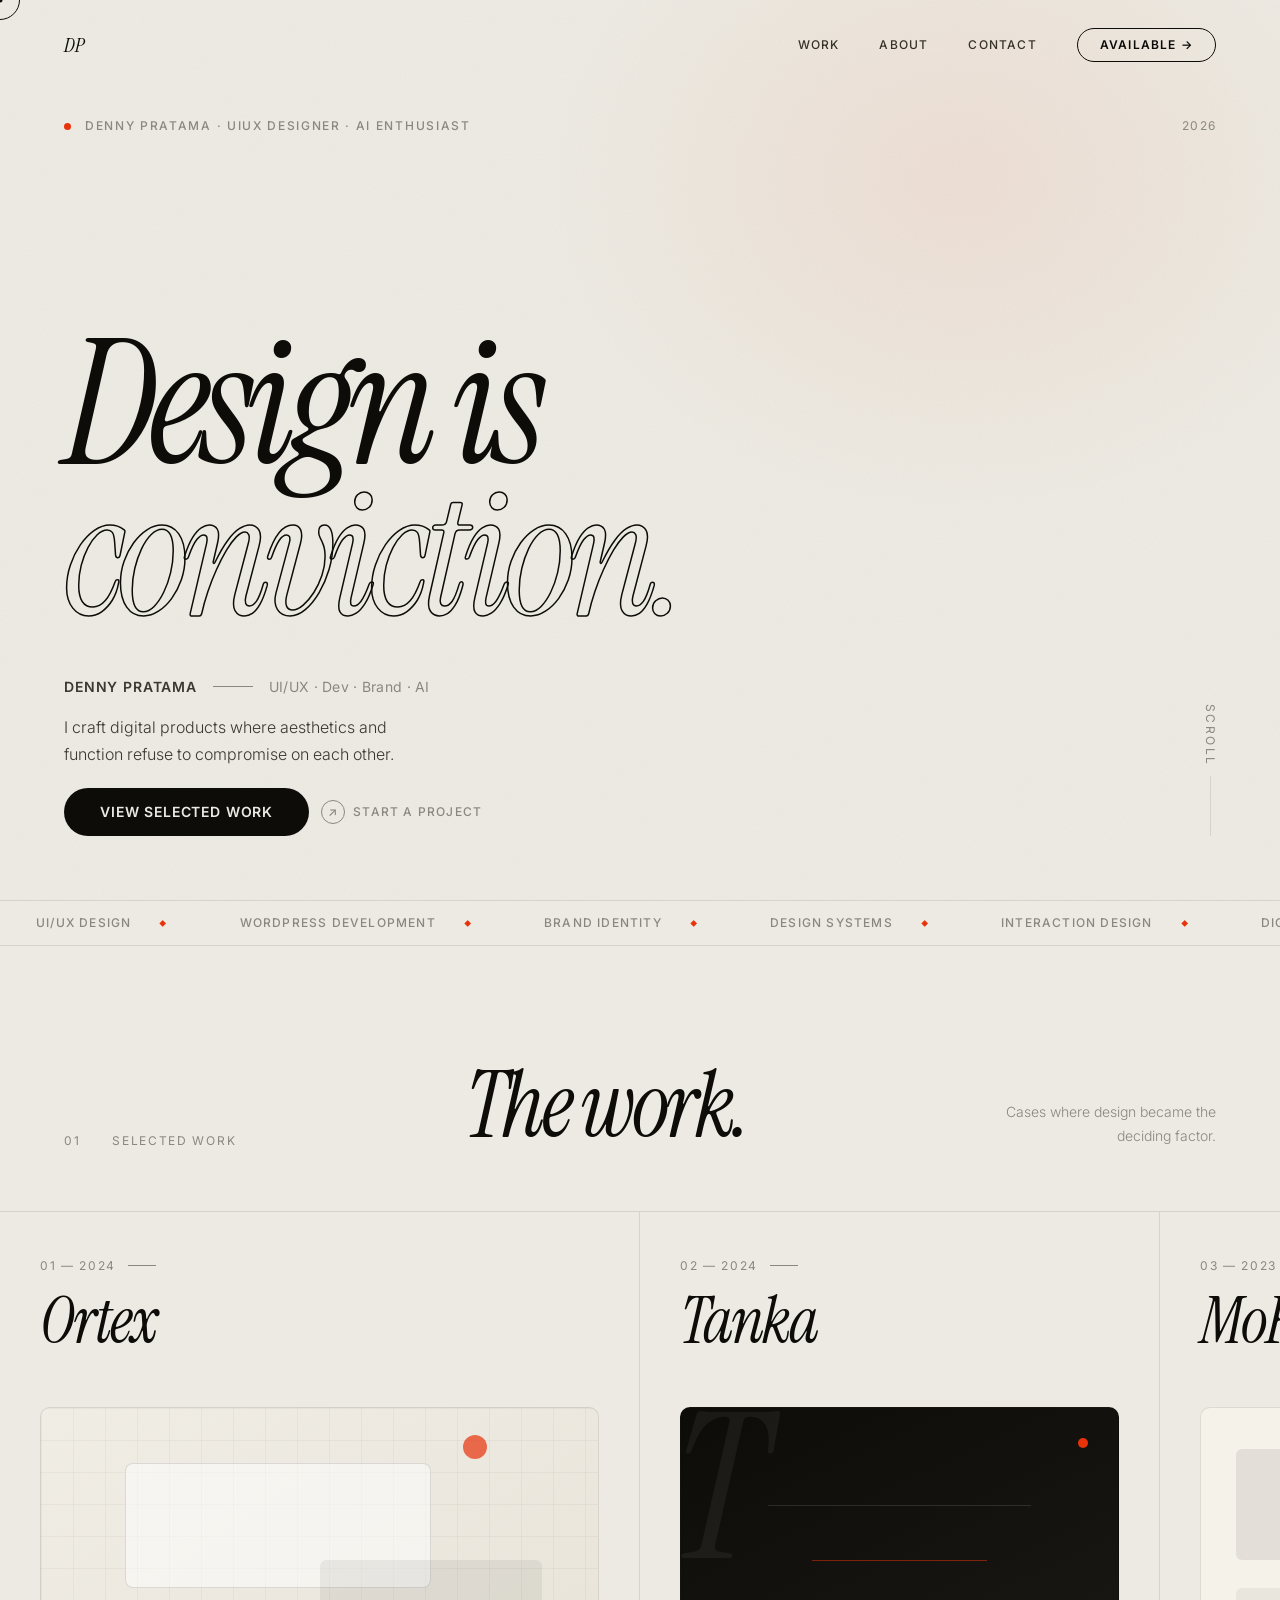
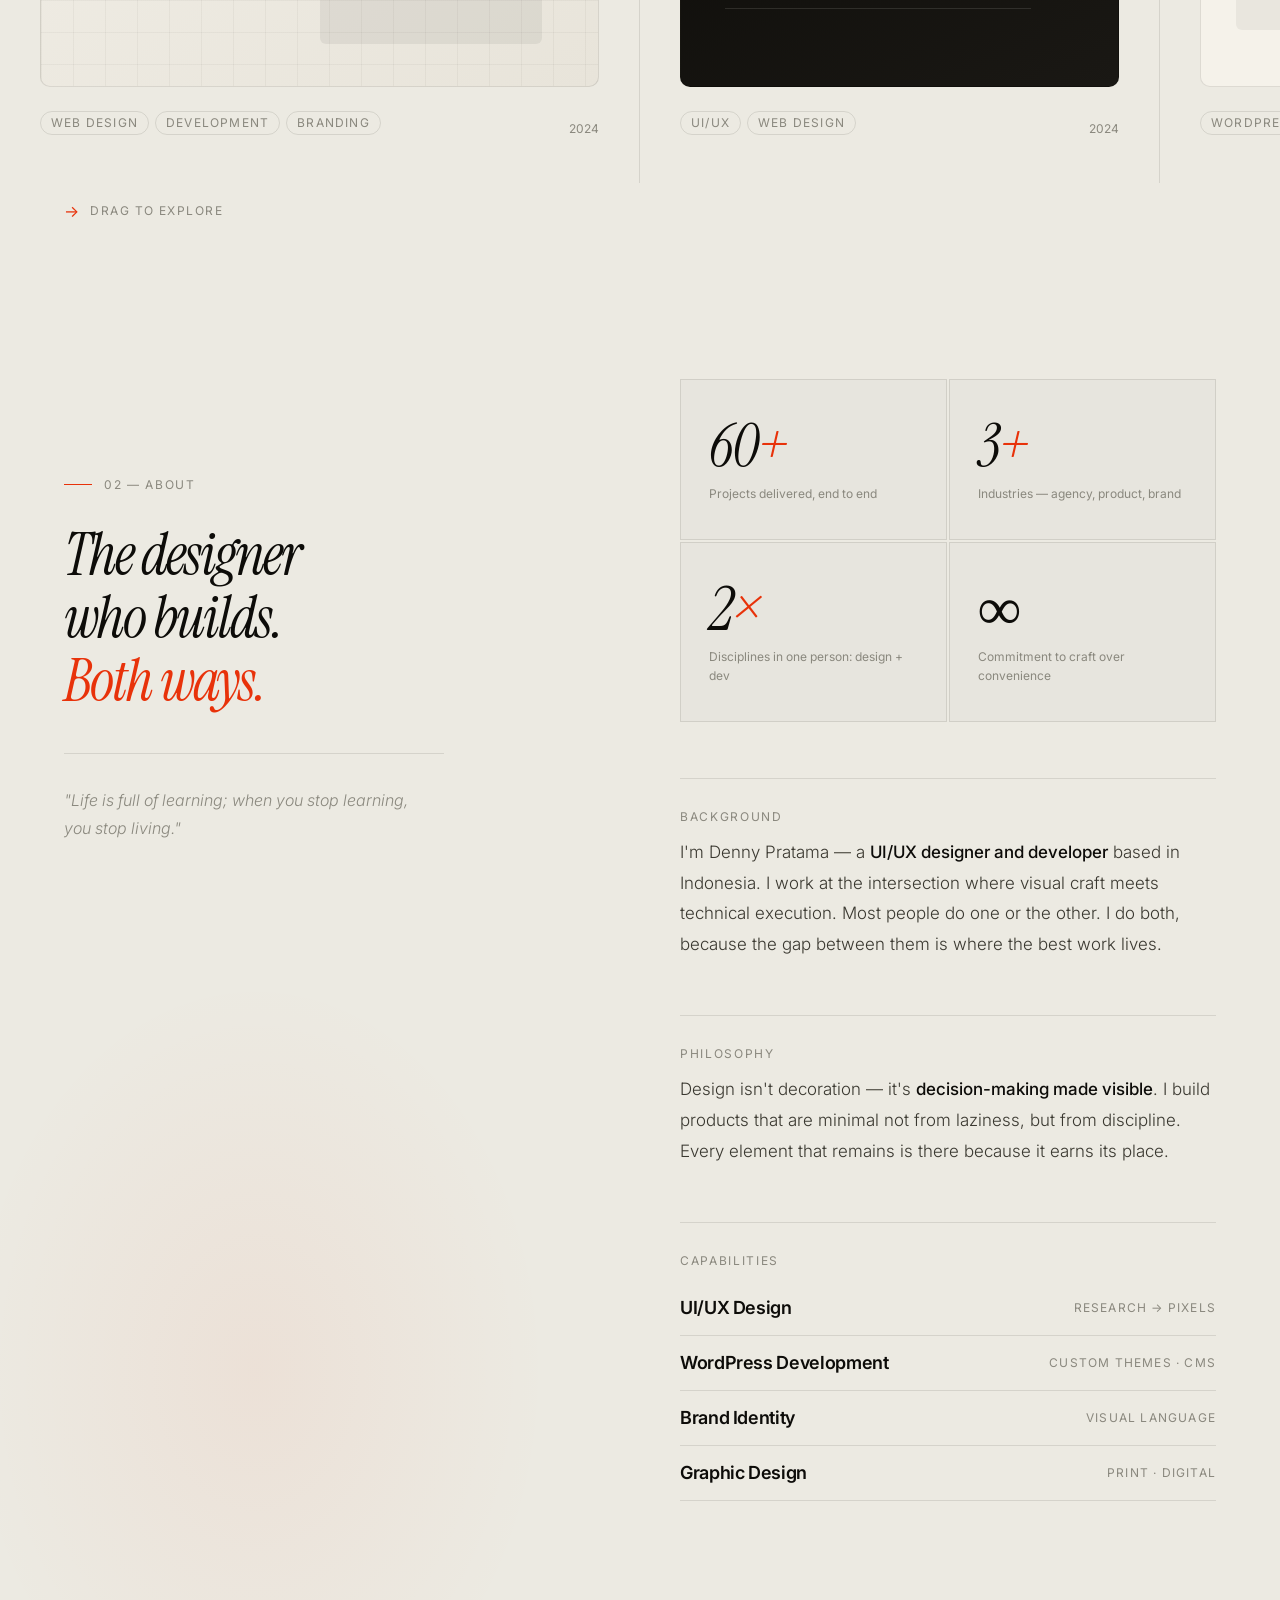
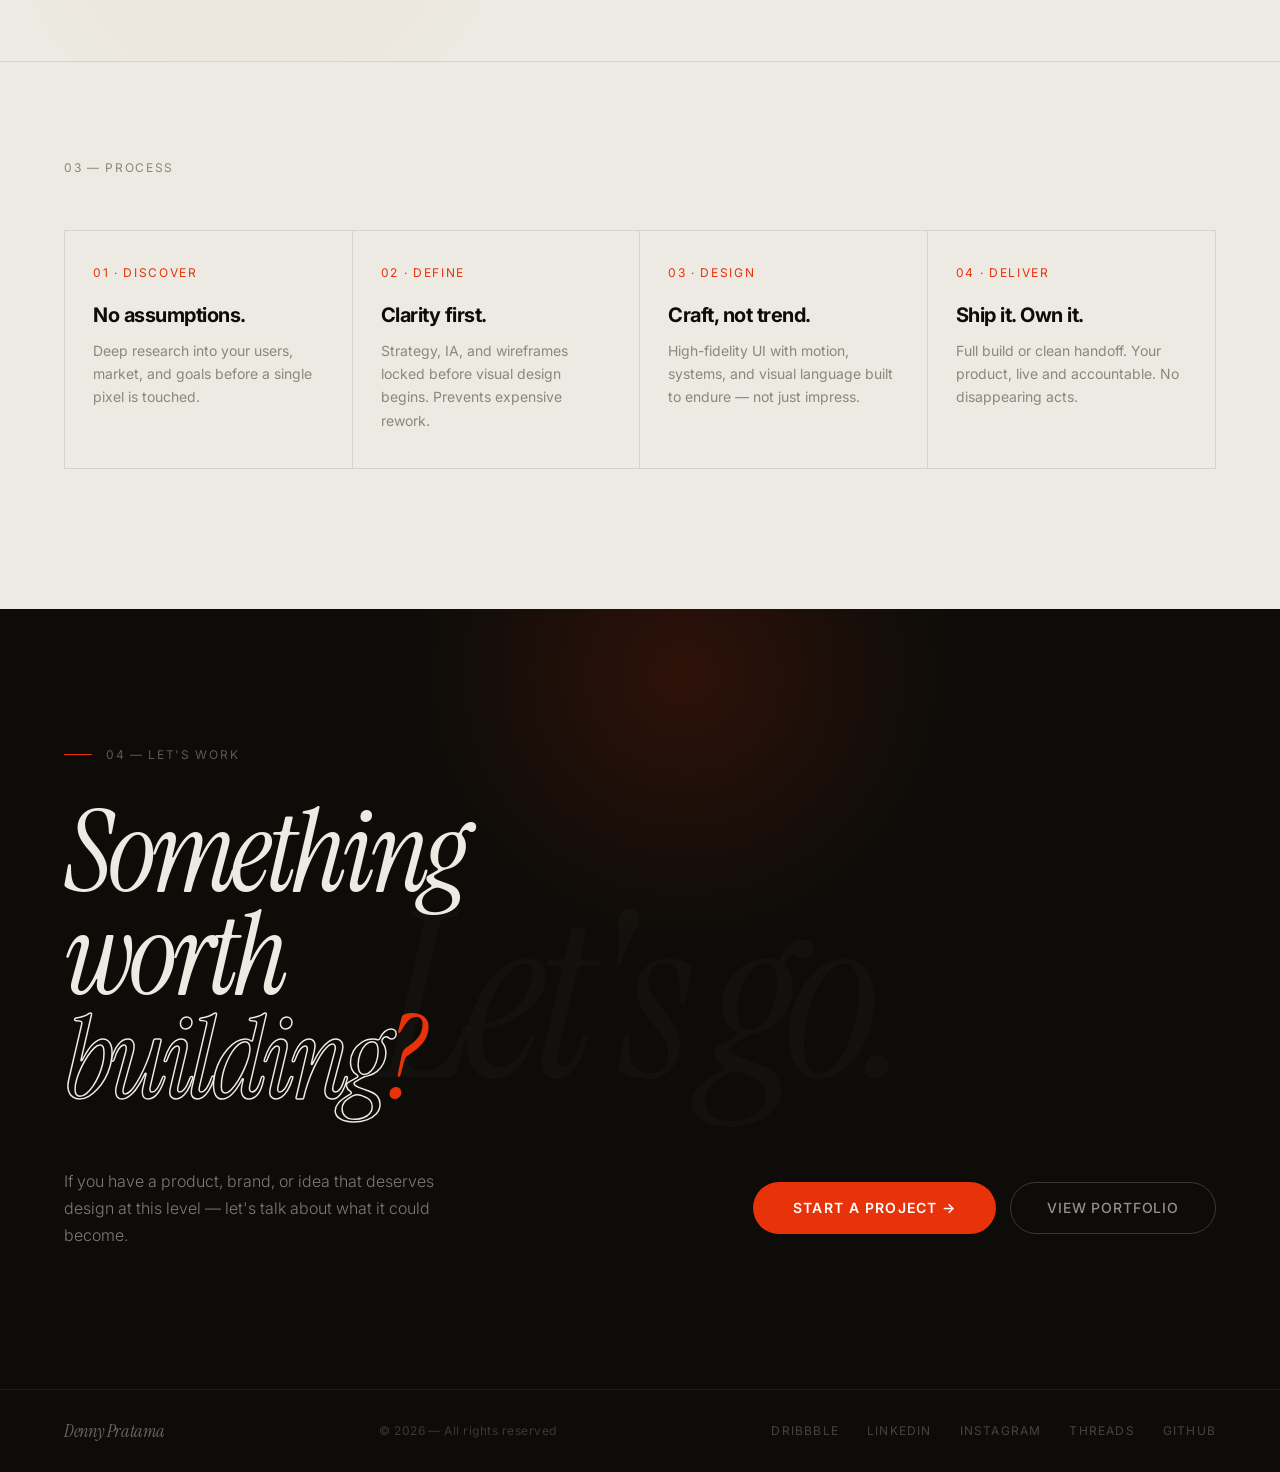
==== index.html @ 70a8bc40 "adding form function" ====
<!DOCTYPE html>
<html lang="en">
<head>
  <meta charset="UTF-8"/>
  <meta name="viewport" content="width=device-width, initial-scale=1.0"/>
  <title>Denny Pratama — Design is Conviction</title>
  <script src="https://mcp.figma.com/mcp/html-to-design/capture.js" async></script>
  <link rel="preconnect" href="https://fonts.googleapis.com"/>
  <link rel="preconnect" href="https://fonts.gstatic.com" crossorigin/>
  <link href="https://fonts.googleapis.com/css2?family=Instrument+Serif:ital@0;1&family=Inter:wght@300;400;500;600;700;800;900&display=swap" rel="stylesheet"/>

  <link rel="stylesheet" href="style.css"/>
</head>
<body>

  <!-- ── CUSTOM CURSOR ── -->
  <div id="cursor-ring"></div>
  <div id="cursor-dot"></div>

  <!-- ── NAV ── -->
  <nav>
    <a class="nav-logo" href="#">DP</a>
    <div class="nav-right">
      <a class="nav-link" href="#work">Work</a>
      <a class="nav-link" href="#about">About</a>
      <a class="nav-link" href="#cta">Contact</a>
      <a class="nav-cta js-open-modal" href="#">Available →</a>
    </div>
  </nav>

  <!-- ══════════════════════════════════════
       HERO
  ══════════════════════════════════════ -->
  <section id="hero">
    <div class="hero-overline">
      <div class="hero-overline-dot"></div>
      <span class="hero-overline-text">Denny Pratama · UIUX Designer · AI Enthusiast</span>
    </div>
    <div class="hero-year">2026</div>

    <div class="hero-type">
      <span class="hero-line-1">Design is</span>
      <div class="hero-line-2">
        <span class="outline-word">conviction.</span>
      </div>
    </div>

    <div class="hero-bottom">
      <div class="hero-bottom-left">
        <div class="hero-name-plate">
          <span class="hero-name">Denny Pratama</span>
          <div class="hero-name-line"></div>
          <span class="hero-role">UI/UX · Dev · Brand · AI</span>
        </div>
        <p class="hero-desc">
          I craft digital products where aesthetics and
          function refuse to compromise on each other.
        </p>
        <div class="hero-ctas">
          <a class="btn-hero-primary" href="#work">View Selected Work</a>
          <a class="btn-hero-ghost js-open-modal" href="#">
            <span class="arrow">↗</span>
            Start a project
          </a>
        </div>
      </div>
      <div class="scroll-cue">
        <span class="scroll-cue-label">Scroll</span>
        <div class="scroll-cue-track"></div>
      </div>
    </div>
  </section>

  <!-- ── TICKER ── -->
  <div class="ticker-wrap">
    <div class="ticker-track">
      <span class="ticker-item">UI/UX Design<span class="ticker-sep">◆</span></span>
      <span class="ticker-item">WordPress Development<span class="ticker-sep">◆</span></span>
      <span class="ticker-item">Brand Identity<span class="ticker-sep">◆</span></span>
      <span class="ticker-item">Design Systems<span class="ticker-sep">◆</span></span>
      <span class="ticker-item">Interaction Design<span class="ticker-sep">◆</span></span>
      <span class="ticker-item">Digital Products<span class="ticker-sep">◆</span></span>
      <span class="ticker-item">Visual Strategy<span class="ticker-sep">◆</span></span>
      <span class="ticker-item">Web Design<span class="ticker-sep">◆</span></span>
      <!-- duplicate -->
      <span class="ticker-item">UI/UX Design<span class="ticker-sep">◆</span></span>
      <span class="ticker-item">WordPress Development<span class="ticker-sep">◆</span></span>
      <span class="ticker-item">Brand Identity<span class="ticker-sep">◆</span></span>
      <span class="ticker-item">Design Systems<span class="ticker-sep">◆</span></span>
      <span class="ticker-item">Interaction Design<span class="ticker-sep">◆</span></span>
      <span class="ticker-item">Digital Products<span class="ticker-sep">◆</span></span>
      <span class="ticker-item">Visual Strategy<span class="ticker-sep">◆</span></span>
      <span class="ticker-item">Web Design<span class="ticker-sep">◆</span></span>
    </div>
  </div>

  <!-- ══════════════════════════════════════
       WORK — HORIZONTAL SCROLL
  ══════════════════════════════════════ -->
  <section id="work">
    <div class="work-header">
      <div class="section-meta" style="margin-bottom:0;">
        <span class="section-num">01</span>
        <div class="section-line" style="max-width:40px;"></div>
        <span class="section-title-sm">Selected Work</span>
      </div>
      <h2 class="work-title">The work.</h2>
      <p class="work-subtitle">Cases where design became the deciding factor.</p>
    </div>

    <div class="hscroll-outer" id="hscroll">
      <div class="hscroll-track">

        <!-- Project 1 — Ortex -->
        <div class="project-panel">
          <div class="proj-head">
            <div class="proj-idx">01 — 2024</div>
            <div class="proj-name">Ortex</div>
          </div>
          <div class="proj-visual vis-ortex">
            <div class="vgrid"></div>
            <div class="vfloat-3"></div>
            <div class="vfloat-1"></div>
            <div class="vfloat-2"></div>
          </div>
          <div class="proj-foot">
            <div class="proj-tags">
              <span class="ptag">Web Design</span>
              <span class="ptag">Development</span>
              <span class="ptag">Branding</span>
            </div>
            <span class="proj-year">2024</span>
          </div>
        </div>

        <!-- Project 2 — Tanka -->
        <div class="project-panel">
          <div class="proj-head">
            <div class="proj-idx">02 — 2024</div>
            <div class="proj-name">Tanka</div>
          </div>
          <div class="proj-visual vis-tanka">
            <div class="big-t">T</div>
            <div class="hor-bar hor-bar-1"></div>
            <div class="hor-bar hor-bar-2"></div>
            <div class="hor-bar hor-bar-3"></div>
            <div class="dot-accent"></div>
          </div>
          <div class="proj-foot">
            <div class="proj-tags">
              <span class="ptag">UI/UX</span>
              <span class="ptag">Web Design</span>
            </div>
            <span class="proj-year">2024</span>
          </div>
        </div>

        <!-- Project 3 — MoRe Agency -->
        <div class="project-panel">
          <div class="proj-head">
            <div class="proj-idx">03 — 2023</div>
            <div class="proj-name">MoReAgency</div>
          </div>
          <div class="proj-visual vis-more">
            <div class="blk blk-1"></div>
            <div class="blk blk-2"></div>
            <div class="blk blk-3"></div>
            <div class="m-word">Mo.</div>
          </div>
          <div class="proj-foot">
            <div class="proj-tags">
              <span class="ptag">WordPress</span>
              <span class="ptag">Development</span>
            </div>
            <span class="proj-year">2023</span>
          </div>
        </div>

        <!-- Project 4 — Personal Brand -->
        <div class="project-panel">
          <div class="proj-head">
            <div class="proj-idx">04 — ongoing</div>
            <div class="proj-name">This Portfolio</div>
          </div>
          <div class="proj-visual vis-dp">
            <div class="dp-lines"></div>
            <div class="dp-large">DP</div>
            <div class="dp-accent"></div>
          </div>
          <div class="proj-foot">
            <div class="proj-tags">
              <span class="ptag">Identity</span>
              <span class="ptag">Web Design</span>
            </div>
            <span class="proj-year">2026</span>
          </div>
        </div>

      </div><!-- /hscroll-track -->
    </div><!-- /hscroll-outer -->

    <div class="drag-hint">
      <span class="drag-hint-arrow">→</span>
      Drag to explore
    </div>
  </section>

  <!-- ══════════════════════════════════════
       ABOUT / MANIFESTO
  ══════════════════════════════════════ -->
  <section id="about">
    <div class="about-grid">

      <!-- Left: manifesto -->
      <div class="about-left-sticky">
        <div class="manifesto-label">02 — About</div>
        <div class="manifesto-text">
          The designer<br>
          who builds.<br/>
          <span class="accent">Both ways.</span>
        </div>
        <blockquote class="about-quote">
          "Life is full of learning; when you stop learning,<br/>you stop living."
        </blockquote>
      </div>

      <!-- Right: content -->
      <div class="about-right">
        <div class="stats-block">
          <div class="stat-cell">
            <div class="stat-num">60<span class="red">+</span></div>
            <div class="stat-desc">Projects delivered, end to end</div>
          </div>
          <div class="stat-cell">
            <div class="stat-num">3<span class="red">+</span></div>
            <div class="stat-desc">Industries — agency, product, brand</div>
          </div>
          <div class="stat-cell">
            <div class="stat-num">2<span class="red">×</span></div>
            <div class="stat-desc">Disciplines in one person: design + dev</div>
          </div>
          <div class="stat-cell">
            <div class="stat-num">∞</div>
            <div class="stat-desc">Commitment to craft over convenience</div>
          </div>
        </div>

        <div class="bio-block">
          <div class="bio-label">Background</div>
          <p class="bio-text">
            I'm Denny Pratama — a <strong>UI/UX designer and developer</strong> based in Indonesia.
            I work at the intersection where visual craft meets technical execution.
            Most people do one or the other. I do both, because the gap between them is where the best work lives.
          </p>
        </div>

        <div class="bio-block">
          <div class="bio-label">Philosophy</div>
          <p class="bio-text">
            Design isn't decoration — it's <strong>decision-making made visible</strong>.
            I build products that are minimal not from laziness, but from discipline.
            Every element that remains is there because it earns its place.
          </p>
        </div>

        <div class="bio-block">
          <div class="bio-label">Capabilities</div>
          <div class="caps-list">
            <div class="cap-item">
              <span class="cap-name">UI/UX Design</span>
              <span class="cap-tag">Research → Pixels</span>
            </div>
            <div class="cap-item">
              <span class="cap-name">WordPress Development</span>
              <span class="cap-tag">Custom Themes · CMS</span>
            </div>
            <div class="cap-item">
              <span class="cap-name">Brand Identity</span>
              <span class="cap-tag">Visual Language</span>
            </div>
            <div class="cap-item">
              <span class="cap-name">Graphic Design</span>
              <span class="cap-tag">Print · Digital</span>
            </div>
          </div>
        </div>
      </div>
    </div>
  </section>

  <!-- ══════════════════════════════════════
       APPROACH
  ══════════════════════════════════════ -->
  <section id="approach">
    <div class="approach-eyebrow">03 — Process</div>
    <div class="approach-steps">
      <div class="approach-step">
        <div class="as-num">01 · Discover</div>
        <div class="as-title">No assumptions.</div>
        <div class="as-desc">Deep research into your users, market, and goals before a single pixel is touched.</div>
      </div>
      <div class="approach-step">
        <div class="as-num">02 · Define</div>
        <div class="as-title">Clarity first.</div>
        <div class="as-desc">Strategy, IA, and wireframes locked before visual design begins. Prevents expensive rework.</div>
      </div>
      <div class="approach-step">
        <div class="as-num">03 · Design</div>
        <div class="as-title">Craft, not trend.</div>
        <div class="as-desc">High-fidelity UI with motion, systems, and visual language built to endure — not just impress.</div>
      </div>
      <div class="approach-step">
        <div class="as-num">04 · Deliver</div>
        <div class="as-title">Ship it. Own it.</div>
        <div class="as-desc">Full build or clean handoff. Your product, live and accountable. No disappearing acts.</div>
      </div>
    </div>
  </section>

  <!-- ══════════════════════════════════════
       CTA
  ══════════════════════════════════════ -->
  <section id="cta">
    <div class="cta-bg-type">Let's go.</div>
    <div class="cta-inner">
      <div class="cta-label">04 — Let's Work</div>
      <div class="cta-title">
        Something<br/>
        worth<br/>
        <span class="cta-outline">building</span><span class="cta-accent">?</span>
      </div>

      <div class="cta-row">
        <p class="cta-desc">
          If you have a product, brand, or idea that deserves design at this level —
          let's talk about what it could become.
        </p>
        <div class="cta-btns">
          <a class="btn-cta-main js-open-modal" href="#">Start a project →</a>
          <a class="btn-cta-outline" href="https://dribbble.com/dennypratama">View portfolio</a>
        </div>
      </div>
    </div>
  </section>


  <!-- ═══════════════════════════════════════
       START A PROJECT — MODAL
  ═══════════════════════════════════════ -->
  <div id="project-modal" class="pmodal" aria-hidden="true" role="dialog" aria-modal="true">
    <div class="pmodal-inner">
      <div class="pmodal-header">
        <span class="pmodal-logo">DP</span>
        <button class="pmodal-close" id="pm-close" aria-label="Close">✕</button>
      </div>
      <div class="pmodal-body">

        <div class="pm-form" id="pm-form">
          <div class="pm-eyebrow">Let’s work together</div>
          <h2 class="pm-title">Start a project.</h2>
          <div class="pm-fields">
            <div class="pm-field">
              <label class="pm-label" for="pm-name">Name</label>
              <input class="pm-input" type="text" id="pm-name" placeholder="Your name" autocomplete="name"/>
            </div>
            <div class="pm-field">
              <label class="pm-label" for="pm-email">Email</label>
              <input class="pm-input" type="email" id="pm-email" placeholder="hello@company.com" autocomplete="email"/>
            </div>
            <div class="pm-field">
              <label class="pm-label" for="pm-enquiry">Enquiry</label>
              <textarea class="pm-input pm-textarea" id="pm-enquiry" placeholder="Tell me about your project…"></textarea>
            </div>
          </div>
          <button class="pm-btn-send" id="pm-send">Send it →</button>
        </div>

        <div class="pm-success" id="pm-success">
          <div class="pm-success-check">✓</div>
          <h2 class="pm-title">Message sent.</h2>
          <p class="pm-success-sub">Thanks for your submission. I’ll get back to you within 24 hours. Talk soon.</p>
          <button class="pm-success-back" id="pm-success-back">Back to portfolio →</button>
        </div>

      </div>
    </div>
  </div>

  <!-- ── FOOTER ── -->
  <footer>
    <span class="footer-logo">Denny Pratama</span>
    <span class="footer-copy">© 2026 — All rights reserved</span>
    <div class="footer-socials">
      <a href="https://dribbble.com/dennypratama">Dribbble</a>
      <a href="https://www.linkedin.com/in/denny-pratama-740a14151/">LinkedIn</a>
      <a href="https://instagram.com/dennypratama">Instagram</a>
      <a href="https://threads.com/dennypratama">Threads</a>
      <a href="https://github.com/dennypratama194">Github</a>
    </div>
  </footer>

  <script src="script.js" defer></script>
</body>
</html>
---- style.css ----
/* ═══════════════════════════════════════
       TOKENS
    ═══════════════════════════════════════ */
    :root {
      --paper:   #ECEAE2;
      --ink:     #0D0C09;
      --ink-2:   #3A3830;
      --ink-3:   #8A887E;
      --red:     #E8320A;
      --border:  rgba(13,12,9,0.1);
      --pad-x:   clamp(24px, 5vw, 88px);
      --pad-x-sm: clamp(16px, 3vw, 48px);
    }

    /* ═══════════════════════════════════════
       RESET
    ═══════════════════════════════════════ */
    *, *::before, *::after { box-sizing: border-box; margin: 0; padding: 0; }
    html { scroll-behavior: auto; }
    body {
      background: var(--paper);
      color: var(--ink);
      font-family: 'Inter', system-ui, sans-serif;
      font-size: 16px;
      line-height: 1;
      overflow-x: hidden;
      cursor: none;
      -webkit-font-smoothing: antialiased;
    }

    /* ═══════════════════════════════════════
       CUSTOM CURSOR
    ═══════════════════════════════════════ */
    #cursor-ring {
      position: fixed;
      width: 40px; height: 40px;
      border: 1.5px solid var(--ink);
      border-radius: 50%;
      pointer-events: none;
      z-index: 9999;
      transform: translate(-50%, -50%);
      transition: width 0.35s cubic-bezier(0.23,1,0.32,1),
                  height 0.35s cubic-bezier(0.23,1,0.32,1),
                  background 0.35s,
                  border-color 0.35s;
      mix-blend-mode: multiply;
    }
    #cursor-dot {
      position: fixed;
      width: 5px; height: 5px;
      background: var(--ink);
      border-radius: 50%;
      pointer-events: none;
      z-index: 9999;
      transform: translate(-50%, -50%);
      transition: width 0.1s, height 0.1s, background 0.2s;
    }
    body.cursor-hover #cursor-ring {
      width: 64px; height: 64px;
      background: var(--red);
      border-color: var(--red);
    }
    body.cursor-hover #cursor-dot {
      background: #fff;
    }

    /* ═══════════════════════════════════════
       NAV
    ═══════════════════════════════════════ */
    nav {
      position: fixed; top: 0; left: 0; right: 0; z-index: 100;
      padding: 28px var(--pad-x);
      display: flex; align-items: center; justify-content: space-between;
      mix-blend-mode: multiply;
      transition: padding 0.4s cubic-bezier(0.23,1,0.32,1),
                  background 0.4s, backdrop-filter 0.4s, box-shadow 0.4s;
    }
    nav.scrolled {
      mix-blend-mode: normal;
      padding: 16px var(--pad-x);
      background: rgba(236,234,226,0.75);
      backdrop-filter: blur(16px);
      -webkit-backdrop-filter: blur(16px);
      box-shadow: 0 1px 0 var(--border);
    }
    .nav-logo {
      font-family: 'Instrument Serif', serif;
      font-style: italic;
      font-size: 20px;
      letter-spacing: -0.02em;
      color: var(--ink);
      text-decoration: none;
    }
    .nav-right { display: flex; align-items: center; gap: 40px; }
    .nav-link {
      font-size: 12px; font-weight: 500; letter-spacing: 0.1em;
      text-transform: uppercase; color: var(--ink-2);
      text-decoration: none;
      transition: color 0.2s;
      position: relative;
    }
    .nav-link::after {
      content: '';
      position: absolute; bottom: -2px; left: 0;
      width: 0; height: 1px;
      background: var(--red);
      transition: width 0.3s cubic-bezier(0.23,1,0.32,1);
    }
    .nav-link:hover { color: var(--ink); }
    .nav-link:hover::after { width: 100%; }
    .nav-cta {
      font-size: 12px; font-weight: 600; letter-spacing: 0.1em; text-transform: uppercase;
      padding: 10px 22px;
      border: 1.5px solid var(--ink);
      border-radius: 100px;
      text-decoration: none;
      color: var(--ink);
      transition: background 0.25s, color 0.25s;
    }
    .nav-cta:hover { background: var(--ink); color: var(--paper); }

    /* ═══════════════════════════════════════
       HERO
    ═══════════════════════════════════════ */
    #hero {
      min-height: 100vh;
      display: flex; flex-direction: column; justify-content: flex-end;
      padding: 0 var(--pad-x) 64px;
      position: relative;
      overflow: hidden;
    }

    /* grain texture */
    #hero::before {
      content: '';
      position: absolute; inset: 0;
      background-image: url("data:image/svg+xml,%3Csvg viewBox='0 0 512 512' xmlns='http://www.w3.org/2000/svg'%3E%3Cfilter id='n'%3E%3CfeTurbulence type='fractalNoise' baseFrequency='0.75' numOctaves='4' stitchTiles='stitch'/%3E%3C/filter%3E%3Crect width='100%25' height='100%25' filter='url(%23n)' opacity='1'/%3E%3C/svg%3E");
      opacity: 0.04;
      pointer-events: none;
      z-index: 0;
    }

    /* big ambient gradient */
    #hero::after {
      content: '';
      position: absolute;
      top: -20%; right: -10%;
      width: 70%; height: 80%;
      background: radial-gradient(ellipse, rgba(232,50,10,0.07) 0%, transparent 65%);
      pointer-events: none;
      z-index: 0;
    }

    .hero-overline {
      position: absolute; top: 120px; left: var(--pad-x);
      display: flex; align-items: center; gap: 14px;
      z-index: 1;
    }
    .hero-overline-dot {
      width: 7px; height: 7px; border-radius: 50%;
      background: var(--red);
      animation: breathe 2.5s infinite;
    }
    @keyframes breathe {
      0%,100% { transform: scale(1); opacity: 1; }
      50% { transform: scale(1.4); opacity: 0.7; }
    }
    .hero-overline-text {
      font-size: 12px; font-weight: 500; letter-spacing: 0.14em;
      text-transform: uppercase; color: var(--ink-3);
    }

    .hero-year {
      position: absolute; top: 120px; right: var(--pad-x);
      font-size: 12px; letter-spacing: 0.1em; color: var(--ink-3);
      text-transform: uppercase;
      z-index: 1;
    }

    /* THE main type block */
    .hero-type { position: relative; z-index: 1; }
    .hero-line-1 {
      display: block;
      font-family: 'Instrument Serif', serif;
      font-style: italic;
      font-size: clamp(80px, 13.5vw, 200px);
      font-weight: 400;
      letter-spacing: -0.045em;
      line-height: 0.88;
      color: var(--ink);
      transform: translateY(0);
    }
    .hero-line-2 {
      display: flex; align-items: flex-end; gap: 0.18em;
      font-family: 'Instrument Serif', serif;
      font-size: clamp(80px, 13.5vw, 200px);
      font-weight: 400;
      letter-spacing: -0.045em;
      line-height: 0.88;
      color: var(--ink);
    }
    .hero-line-2 .outline-word {
      font-style: italic;
      -webkit-text-stroke: 1.5px var(--ink);
      color: transparent;
    }
    .hero-line-2 .solid-word { font-style: normal; }

    /* period decoration */
    .hero-period {
      color: var(--red);
      font-style: normal;
    }

    .hero-bottom {
      margin-top: 48px;
      display: flex; align-items: flex-end; justify-content: space-between;
      gap: 24px;
      position: relative; z-index: 1;
    }
    .hero-bottom-left { display: flex; flex-direction: column; gap: 20px; }
    .hero-name-plate {
      display: flex; align-items: center; gap: 16px;
    }
    .hero-name {
      font-size: 14px; font-weight: 600; letter-spacing: 0.06em; text-transform: uppercase;
      color: var(--ink-2);
    }
    .hero-name-line { width: 40px; height: 1px; background: var(--ink-3); }
    .hero-role { font-size: 14px; color: var(--ink-3); letter-spacing: 0.02em; }

    .hero-desc {
      font-size: 16px; font-weight: 300; line-height: 1.7;
      color: var(--ink-2); max-width: 360px;
    }
    .hero-ctas { display: flex; gap: 12px; align-items: center; }
    .btn-hero-primary {
      display: inline-flex; align-items: center; gap: 12px;
      padding: 17px 36px;
      background: var(--ink);
      color: var(--paper);
      font-size: 14px; font-weight: 600; letter-spacing: 0.06em;
      text-transform: uppercase;
      border-radius: 100px;
      text-decoration: none;
      transition: all 0.3s cubic-bezier(0.23,1,0.32,1);
    }
    .btn-hero-primary:hover {
      background: var(--red);
      transform: translateY(-3px);
      box-shadow: 0 20px 50px rgba(232,50,10,0.25);
    }
    .btn-hero-ghost {
      display: inline-flex; align-items: center; gap: 8px;
      font-size: 12px; font-weight: 500; letter-spacing: 0.1em;
      text-transform: uppercase;
      color: var(--ink-3);
      text-decoration: none;
      transition: color 0.2s;
    }
    .btn-hero-ghost:hover { color: var(--ink); }
    .btn-hero-ghost .arrow {
      width: 24px; height: 24px;
      border: 1px solid currentColor;
      border-radius: 50%;
      display: flex; align-items: center; justify-content: center;
      font-size: 12px;
      transition: transform 0.3s cubic-bezier(0.23,1,0.32,1);
    }
    .btn-hero-ghost:hover .arrow { transform: rotate(45deg); }

    /* scroll line */
    .scroll-cue {
      display: flex; flex-direction: column; align-items: center; gap: 10px;
      flex-shrink: 0;
    }
    .scroll-cue-label {
      font-size: 12px; letter-spacing: 0.2em; text-transform: uppercase;
      color: var(--ink-3);
      writing-mode: vertical-rl;
    }
    .scroll-cue-track {
      width: 1px; height: 60px;
      background: var(--border);
      position: relative; overflow: hidden;
    }
    .scroll-cue-track::after {
      content: '';
      position: absolute;
      top: -100%; left: 0;
      width: 100%; height: 100%;
      background: var(--red);
      animation: scrollTrack 2s cubic-bezier(0.76,0,0.24,1) infinite;
    }
    @keyframes scrollTrack {
      0% { top: -100%; }
      100% { top: 100%; }
    }

    /* ═══════════════════════════════════════
       TICKER
    ═══════════════════════════════════════ */
    .ticker-wrap {
      overflow: hidden;
      border-top: 1px solid var(--border);
      border-bottom: 1px solid var(--border);
      padding: 16px 0;
      background: var(--paper);
      position: relative; z-index: 1;
    }
    .ticker-track {
      display: flex; width: max-content;
      animation: tickerMove 28s linear infinite;
    }
    .ticker-item {
      display: inline-flex; align-items: center; gap: 28px;
      padding: 0 36px;
      font-size: 12px; font-weight: 500; letter-spacing: 0.1em;
      text-transform: uppercase; color: var(--ink-3);
      white-space: nowrap; flex-shrink: 0;
    }
    .ticker-sep { color: var(--red); font-size: 7px; }
    @keyframes tickerMove {
      0% { transform: translateX(0); }
      100% { transform: translateX(-50%); }
    }

    /* ═══════════════════════════════════════
       SECTION SHARED
    ═══════════════════════════════════════ */
    .section-meta {
      display: flex; align-items: center; gap: 16px;
      margin-bottom: 80px;
    }
    .section-num {
      font-size: 12px; letter-spacing: 0.14em; text-transform: uppercase; color: var(--ink-3);
    }
    .section-line { flex: 1; height: 1px; background: var(--border); }
    .section-title-sm {
      font-size: 12px; letter-spacing: 0.14em; text-transform: uppercase; color: var(--ink-3);
    }

    /* Text reveal */
    .reveal-word {
      display: inline-block;
      transform: translateY(120%);
      transition: transform 0.9s cubic-bezier(0.16,1,0.3,1);
    }
    .reveal-word.visible { transform: translateY(0); }
    .reveal-line { overflow: hidden; display: inline-block; }

    /* ═══════════════════════════════════════
       WORK SECTION — HORIZONTAL SCROLL
    ═══════════════════════════════════════ */
    #work {
      padding: 120px 0 0;
      position: relative;
    }
    .work-header {
      padding: 0 var(--pad-x);
      margin-bottom: 64px;
      display: flex; align-items: flex-end; justify-content: space-between; gap: 32px;
    }
    .work-title {
      font-family: 'Instrument Serif', serif;
      font-style: italic;
      font-size: clamp(52px, 7vw, 108px);
      font-weight: 400;
      letter-spacing: -0.04em;
      line-height: 0.9;
      color: var(--ink);
    }
    .work-subtitle {
      font-size: 14px; font-weight: 300; color: var(--ink-3);
      max-width: 240px; text-align: right; line-height: 1.65;
    }

    /* horizontal scroll container */
    .hscroll-outer {
      overflow-x: auto;
      overflow-y: hidden;
      cursor: grab;
      scrollbar-width: none;
      -ms-overflow-style: none;
      border-top: 1px solid var(--border);
    }
    .hscroll-outer::-webkit-scrollbar { display: none; }
    .hscroll-outer.grabbing { cursor: grabbing; }
    .hscroll-track {
      display: flex;
      width: max-content;
      align-items: stretch;
    }

    .project-panel {
      width: 520px;
      border-right: 1px solid var(--border);
      display: flex; flex-direction: column;
      padding: 48px 40px 48px;
      flex-shrink: 0;
      position: relative;
      transition: background 0.4s;
    }
    .project-panel:last-child { border-right: none; }
    .project-panel:hover { background: rgba(13,12,9,0.02); }
    .project-panel:first-child { width: 640px; }

    .proj-head { margin-bottom: 32px; }
    .proj-idx {
      font-size: 12px; letter-spacing: 0.14em; text-transform: uppercase;
      color: var(--ink-3); margin-bottom: 20px;
      display: flex; align-items: center; gap: 12px;
    }
    .proj-idx::after { content: ''; display: block; width: 28px; height: 1px; background: var(--ink-3); }
    .proj-name {
      font-family: 'Instrument Serif', serif;
      font-style: italic;
      font-size: clamp(44px, 5vw, 80px);
      font-weight: 400;
      letter-spacing: -0.03em;
      line-height: 0.92;
      color: var(--ink);
      transition: color 0.3s;
    }
    .project-panel:hover .proj-name { color: var(--red); }

    .proj-visual {
      flex: 1;
      min-height: 280px;
      border-radius: 10px;
      overflow: hidden;
      position: relative;
      margin: 24px 0;
      background: rgba(13,12,9,0.04);
      border: 1px solid var(--border);
    }
    /* hover overlay */
    .proj-visual::after {
      content: 'View →';
      position: absolute; inset: 0;
      background: var(--red);
      color: #fff;
      display: flex; align-items: center; justify-content: center;
      font-size: 16px; font-weight: 600; letter-spacing: 0.08em;
      text-transform: uppercase;
      opacity: 0;
      transition: opacity 0.4s;
    }
    .project-panel:hover .proj-visual::after { opacity: 1; }

    .proj-foot {
      display: flex; align-items: flex-end; justify-content: space-between; gap: 16px;
    }
    .proj-tags { display: flex; flex-wrap: wrap; gap: 6px; }
    .ptag {
      font-size: 12px; letter-spacing: 0.1em; text-transform: uppercase;
      padding: 5px 10px;
      border: 1px solid var(--border);
      border-radius: 100px;
      color: var(--ink-3);
    }
    .proj-year { font-size: 12px; color: var(--ink-3); flex-shrink: 0; }

    /* Abstract project visuals */
    /* Ortex */
    .vis-ortex { background: linear-gradient(145deg, #F0EDE5, #E8E4DA); }
    .vis-ortex .vfloat-1 {
      position: absolute; top: 20%; left: 15%;
      width: 55%; height: 45%;
      border: 1.5px solid rgba(13,12,9,0.12);
      border-radius: 8px;
      background: rgba(255,255,255,0.5);
    }
    .vis-ortex .vfloat-2 {
      position: absolute; bottom: 15%; right: 10%;
      width: 40%; height: 30%;
      background: rgba(13,12,9,0.06);
      border-radius: 6px;
    }
    .vis-ortex .vfloat-3 {
      position: absolute; top: 10%; right: 20%;
      width: 24px; height: 24px;
      border-radius: 50%;
      background: var(--red);
      opacity: 0.7;
    }
    .vis-ortex .vgrid {
      position: absolute; inset: 0;
      background-image:
        linear-gradient(rgba(13,12,9,0.04) 1px, transparent 1px),
        linear-gradient(90deg, rgba(13,12,9,0.04) 1px, transparent 1px);
      background-size: 32px 32px;
    }

    /* Tanka */
    .vis-tanka { background: linear-gradient(155deg, #0D0C09, #1A1814); }
    .vis-tanka .big-t {
      position: absolute;
      font-family: 'Instrument Serif', serif;
      font-style: italic;
      font-size: 200px;
      font-weight: 400;
      letter-spacing: -0.05em;
      color: rgba(236,234,226,0.06);
      top: -20px; left: -10px;
      line-height: 1;
    }
    .vis-tanka .hor-bar {
      position: absolute;
      height: 1px;
      background: rgba(236,234,226,0.12);
    }
    .vis-tanka .hor-bar-1 { width: 60%; top: 35%; left: 20%; }
    .vis-tanka .hor-bar-2 { width: 40%; top: 55%; left: 30%; background: rgba(232,50,10,0.5); }
    .vis-tanka .hor-bar-3 { width: 70%; top: 72%; left: 10%; }
    .vis-tanka .dot-accent {
      position: absolute; top: 30px; right: 30px;
      width: 10px; height: 10px;
      border-radius: 50%; background: var(--red);
    }

    /* MoRe */
    .vis-more { background: #F5F2EA; }
    .vis-more .m-word {
      position: absolute;
      font-size: 140px; font-weight: 900;
      letter-spacing: -0.07em;
      color: rgba(13,12,9,0.06);
      bottom: -10px; right: -5px;
      line-height: 1;
    }
    .vis-more .blk { position: absolute; border-radius: 6px; }
    .vis-more .blk-1 { width: 45%; height: 40%; top: 15%; left: 8%; background: rgba(13,12,9,0.08); }
    .vis-more .blk-2 { width: 30%; height: 30%; top: 15%; right: 8%; background: var(--red); opacity: 0.15; }
    .vis-more .blk-3 { width: 60%; height: 15%; bottom: 20%; left: 8%; background: rgba(13,12,9,0.05); }

    /* DP (personal branding) */
    .vis-dp { background: linear-gradient(135deg, var(--ink) 0%, #2A2820 100%); }
    .vis-dp .dp-large {
      position: absolute; inset: 0;
      display: flex; align-items: center; justify-content: center;
      font-family: 'Instrument Serif', serif;
      font-style: italic;
      font-size: 140px; font-weight: 400;
      color: rgba(236,234,226,0.07);
      letter-spacing: -0.06em;
      line-height: 1;
    }
    .vis-dp .dp-lines {
      position: absolute; inset: 0;
      background-image: repeating-linear-gradient(
        0deg, transparent, transparent 24px,
        rgba(236,234,226,0.03) 24px, rgba(236,234,226,0.03) 25px
      );
    }
    .vis-dp .dp-accent {
      position: absolute; bottom: 20%; right: 10%;
      width: 48px; height: 4px; border-radius: 2px;
      background: var(--red);
    }

    .drag-hint {
      padding: 20px var(--pad-x) 0;
      display: flex; align-items: center; gap: 10px;
      font-size: 12px; letter-spacing: 0.12em; text-transform: uppercase;
      color: var(--ink-3);
    }
    .drag-hint-arrow { font-size: 16px; color: var(--red); animation: nudge 1.5s infinite; }
    @keyframes nudge {
      0%, 100% { transform: translateX(0); }
      50% { transform: translateX(8px); }
    }

    /* ═══════════════════════════════════════
       MANIFESTO / ABOUT
    ═══════════════════════════════════════ */
    #about {
      padding: 160px var(--pad-x);
      position: relative;
      overflow: hidden;
    }
    #about::before {
      content: '';
      position: absolute; bottom: -10%; left: -5%;
      width: 50%; height: 60%;
      background: radial-gradient(ellipse, rgba(232,50,10,0.05) 0%, transparent 65%);
      pointer-events: none;
    }

    .about-grid {
      display: grid;
      grid-template-columns: 1fr 1fr;
      gap: 80px;
      align-items: start;
    }
    .about-left-sticky { position: sticky; top: 100px; }
    .manifesto-label {
      font-size: 12px; letter-spacing: 0.14em; text-transform: uppercase;
      color: var(--ink-3); margin-bottom: 32px;
      display: flex; align-items: center; gap: 12px;
    }
    .manifesto-label::before { content: ''; width: 28px; height: 1px; background: var(--red); }

    .manifesto-text {
      font-family: 'Instrument Serif', serif;
      font-style: italic;
      font-size: clamp(36px, 4.5vw, 68px);
      font-weight: 400;
      letter-spacing: -0.035em;
      line-height: 1.1;
      color: var(--ink);
    }
    .manifesto-text .accent { color: var(--red); }
    .manifesto-text .outline-t {
      -webkit-text-stroke: 1px var(--ink);
      color: transparent;
    }

    .about-quote {
      margin-top: 40px;
      padding-top: 32px;
      border-top: 1px solid var(--border);
      font-size: 16px; font-weight: 300;
      color: var(--ink-3); line-height: 1.75;
      font-style: italic;
      max-width: 380px;
    }

    .about-right { display: flex; flex-direction: column; gap: 56px; }

    /* Stats */
    .stats-block {
      display: grid; grid-template-columns: 1fr 1fr; gap: 2px;
    }
    .stat-cell {
      padding: 36px 28px;
      border: 1px solid var(--border);
      background: rgba(13,12,9,0.02);
      transition: background 0.3s;
    }
    .stat-cell:hover { background: rgba(232,50,10,0.04); }
    .stat-num {
      font-family: 'Instrument Serif', serif;
      font-style: italic;
      font-size: 60px; font-weight: 400;
      letter-spacing: -0.04em; line-height: 1;
      color: var(--ink); margin-bottom: 8px;
    }
    .stat-num .red { color: var(--red); }
    .stat-desc { font-size: 12px; color: var(--ink-3); line-height: 1.6; }

    /* Bio blocks */
    .bio-block { border-top: 1px solid var(--border); padding-top: 32px; }
    .bio-label {
      font-size: 12px; letter-spacing: 0.14em; text-transform: uppercase;
      color: var(--ink-3); margin-bottom: 14px;
    }
    .bio-text {
      font-size: 17px; font-weight: 300; line-height: 1.8;
      color: var(--ink-2);
    }
    .bio-text strong { color: var(--ink); font-weight: 500; }

    /* Capabilities list */
    .caps-list { display: flex; flex-direction: column; gap: 0; }
    .cap-item {
      display: flex; align-items: center; justify-content: space-between;
      padding: 18px 0;
      border-bottom: 1px solid var(--border);
      gap: 16px;
      position: relative; overflow: hidden;
      transition: padding-left 0.35s cubic-bezier(0.23,1,0.32,1);
      cursor: default;
    }
    .cap-item::before {
      content: '';
      position: absolute; left: 0; top: 0; bottom: 0;
      width: 2px; background: var(--red);
      transform: scaleY(0); transform-origin: bottom;
      transition: transform 0.35s cubic-bezier(0.23,1,0.32,1);
    }
    .cap-item:hover { padding-left: 16px; }
    .cap-item:hover::before { transform: scaleY(1); }
    .cap-name { font-size: 18px; font-weight: 600; letter-spacing: -0.02em; color: var(--ink); }
    .cap-tag { font-size: 12px; letter-spacing: 0.1em; text-transform: uppercase; color: var(--ink-3); }

    /* ═══════════════════════════════════════
       APPROACH (BIG STATEMENT)
    ═══════════════════════════════════════ */
    #approach {
      padding: 100px var(--pad-x) 140px;
      border-top: 1px solid var(--border);
      overflow: hidden;
      position: relative;
    }
    .approach-eyebrow {
      font-size: 12px; letter-spacing: 0.14em; text-transform: uppercase;
      color: var(--ink-3); margin-bottom: 56px;
    }

    .approach-steps {
      display: grid; grid-template-columns: repeat(4, 1fr);
      gap: 0; border: 1px solid var(--border);
    }
    .approach-step {
      padding: 36px 28px;
      border-right: 1px solid var(--border);
      position: relative;
      transition: background 0.3s;
    }
    .approach-step:last-child { border-right: none; }
    .approach-step:hover { background: rgba(232,50,10,0.03); }
    .as-num {
      font-size: 12px; letter-spacing: 0.14em; text-transform: uppercase;
      color: var(--red); margin-bottom: 24px;
    }
    .as-title {
      font-size: 20px; font-weight: 700; letter-spacing: -0.025em;
      color: var(--ink); margin-bottom: 12px; line-height: 1.2;
    }
    .as-desc { font-size: 14px; color: var(--ink-3); line-height: 1.65; }

    /* ═══════════════════════════════════════
       CTA — FULL BLEED
    ═══════════════════════════════════════ */
    #cta {
      background: var(--ink);
      padding: 140px var(--pad-x);
      position: relative; overflow: hidden;
    }
    #cta::before {
      content: '';
      position: absolute; top: -30%; left: 30%;
      width: 600px; height: 600px;
      background: radial-gradient(circle, rgba(232,50,10,0.15) 0%, transparent 65%);
      pointer-events: none;
    }
    /* giant bg type */
    .cta-bg-type {
      position: absolute;
      font-family: 'Instrument Serif', serif;
      font-style: italic;
      font-size: clamp(120px, 18vw, 280px);
      font-weight: 400;
      color: rgba(236,234,226,0.025);
      letter-spacing: -0.05em;
      top: 50%; left: 50%;
      transform: translate(-50%,-50%);
      white-space: nowrap;
      pointer-events: none;
      line-height: 1;
    }

    .cta-inner { position: relative; z-index: 1; }
    .cta-label {
      font-size: 12px; letter-spacing: 0.14em; text-transform: uppercase;
      color: rgba(236,234,226,0.35); margin-bottom: 40px;
      display: flex; align-items: center; gap: 14px;
    }
    .cta-label::before { content: ''; width: 28px; height: 1px; background: var(--red); }

    .cta-title {
      font-family: 'Instrument Serif', serif;
      font-style: italic;
      font-size: clamp(60px, 9vw, 148px);
      font-weight: 400;
      letter-spacing: -0.045em;
      line-height: 0.9;
      color: var(--paper);
      margin-bottom: 56px;
    }
    .cta-title .cta-accent { color: var(--red); }
    .cta-title .cta-outline {
      -webkit-text-stroke: 1.5px var(--paper);
      color: transparent;
    }

    .cta-row { display: flex; align-items: center; justify-content: space-between; gap: 32px; flex-wrap: wrap; }
    .cta-desc { font-size: 16px; font-weight: 300; color: rgba(236,234,226,0.5); line-height: 1.7; max-width: 380px; }
    .cta-btns { display: flex; gap: 14px; flex-wrap: wrap; }
    .btn-cta-main {
      display: inline-flex; align-items: center; gap: 12px;
      padding: 18px 40px;
      background: var(--red);
      color: #fff;
      font-size: 14px; font-weight: 600; letter-spacing: 0.08em; text-transform: uppercase;
      border-radius: 100px; text-decoration: none;
      transition: all 0.3s cubic-bezier(0.23,1,0.32,1);
    }
    .btn-cta-main:hover { transform: translateY(-3px); box-shadow: 0 24px 60px rgba(232,50,10,0.4); }
    .btn-cta-outline {
      display: inline-flex; align-items: center; gap: 10px;
      padding: 18px 36px;
      border: 1.5px solid rgba(236,234,226,0.2);
      color: rgba(236,234,226,0.6);
      font-size: 14px; font-weight: 500; letter-spacing: 0.06em; text-transform: uppercase;
      border-radius: 100px; text-decoration: none;
      transition: all 0.3s;
    }
    .btn-cta-outline:hover { border-color: rgba(236,234,226,0.5); color: var(--paper); }

    .cta-links {
      margin-top: 72px;
      padding-top: 36px;
      border-top: 1px solid rgba(236,234,226,0.08);
      display: flex; align-items: center; gap: 40px; flex-wrap: wrap;
    }
    .cta-link {
      font-size: 12px; letter-spacing: 0.08em; text-transform: uppercase;
      color: rgba(236,234,226,0.3);
      text-decoration: none; transition: color 0.2s;
    }
    .cta-link:hover { color: var(--paper); }
    .cta-link-divider { color: rgba(236,234,226,0.15); font-size: 12px; }

    /* ═══════════════════════════════════════
       FOOTER
    ═══════════════════════════════════════ */
    footer {
      background: var(--ink);
      padding: 32px var(--pad-x);
      border-top: 1px solid rgba(236,234,226,0.08);
      display: flex; align-items: center; justify-content: space-between; gap: 24px;
    }
    .footer-logo {
      font-family: 'Instrument Serif', serif; font-style: italic;
      font-size: 18px; letter-spacing: -0.02em;
      color: rgba(236,234,226,0.4);
    }
    .footer-copy { font-size: 12px; color: rgba(236,234,226,0.2); letter-spacing: 0.04em; }
    .footer-socials { display: flex; gap: 28px; }
    .footer-socials a {
      font-size: 12px; letter-spacing: 0.1em; text-transform: uppercase;
      color: rgba(236,234,226,0.25); text-decoration: none; transition: color 0.2s;
    }
    .footer-socials a:hover { color: rgba(236,234,226,0.7); }

  
    /* ═══════════════════════════════════════
       PROJECT MODAL
    ═══════════════════════════════════════ */
    body.modal-open { overflow: hidden; }

    .pmodal {
      position: fixed; inset: 0; z-index: 1000;
      background: var(--ink);
      display: flex; align-items: stretch;
      opacity: 0; pointer-events: none;
      transition: opacity 0.55s cubic-bezier(0.16,1,0.3,1);
    }
    .pmodal.open { opacity: 1; pointer-events: all; }

    .pmodal-inner {
      width: 100%; display: flex; flex-direction: column;
      transform: translateY(48px);
      transition: transform 0.55s cubic-bezier(0.16,1,0.3,1);
    }
    .pmodal.open .pmodal-inner { transform: translateY(0); }

    .pmodal-header {
      display: flex; align-items: center; justify-content: space-between;
      padding: 28px var(--pad-x);
      border-bottom: 1px solid rgba(236,234,226,0.08);
      flex-shrink: 0;
    }
    .pmodal-logo {
      font-family: 'Instrument Serif', serif; font-style: italic;
      font-size: 20px; letter-spacing: -0.02em;
      color: rgba(236,234,226,0.4);
    }
    .pmodal-close {
      width: 40px; height: 40px; border-radius: 50%;
      border: 1.5px solid rgba(236,234,226,0.15);
      background: none; color: rgba(236,234,226,0.5);
      font-size: 14px; cursor: none;
      display: flex; align-items: center; justify-content: center;
      transition: border-color 0.2s, color 0.2s, background 0.2s;
    }
    .pmodal-close:hover { border-color: var(--red); color: var(--red); background: rgba(232,50,10,0.08); }

    .pmodal-body {
      flex: 1; display: flex; align-items: center;
      padding: 0 var(--pad-x); overflow-y: auto;
    }

    .pm-form {
      display: flex; flex-direction: column;
      width: 100%; max-width: 600px; padding: 64px 0;
    }
    .pm-success {
      display: none; flex-direction: column;
      width: 100%; max-width: 600px; padding: 64px 0;
    }

    .pm-eyebrow {
      font-size: 12px; letter-spacing: 0.14em; text-transform: uppercase;
      color: var(--red); margin-bottom: 24px;
    }
    .pm-title {
      font-family: 'Instrument Serif', serif; font-style: italic;
      font-size: clamp(52px, 7vw, 100px);
      font-weight: 400; letter-spacing: -0.04em; line-height: 0.9;
      color: var(--paper); margin-bottom: 56px;
    }

    .pm-fields { display: flex; flex-direction: column; gap: 36px; }
    .pm-field  { display: flex; flex-direction: column; gap: 10px; }
    .pm-label  {
      font-size: 12px; letter-spacing: 0.12em; text-transform: uppercase;
      color: rgba(236,234,226,0.35);
    }
    .pm-input {
      background: none; border: none;
      border-bottom: 1px solid rgba(236,234,226,0.15);
      color: var(--paper);
      font-family: 'Inter', sans-serif; font-size: 18px; font-weight: 300;
      padding: 12px 0; outline: none; width: 100%;
      transition: border-color 0.25s;
    }
    .pm-input::placeholder { color: rgba(236,234,226,0.2); }
    .pm-input:focus { border-bottom-color: var(--red); }
    .pm-textarea { resize: none; height: 110px; line-height: 1.7; }

    .pm-btn-send {
      margin-top: 48px; align-self: flex-start;
      padding: 18px 48px;
      background: var(--red); color: #fff;
      border: none; border-radius: 100px;
      font-family: 'Inter', sans-serif;
      font-size: 14px; font-weight: 600; letter-spacing: 0.08em; text-transform: uppercase;
      cursor: none;
      transition: all 0.3s cubic-bezier(0.23,1,0.32,1);
    }
    .pm-btn-send:hover { transform: translateY(-2px); box-shadow: 0 16px 40px rgba(232,50,10,0.4); }
    .pm-btn-send:disabled { opacity: 0.5; cursor: not-allowed; transform: none; box-shadow: none; }

    .pm-success-check {
      width: 56px; height: 56px; border-radius: 50%;
      border: 1.5px solid var(--red);
      display: flex; align-items: center; justify-content: center;
      color: var(--red); font-size: 22px; margin-bottom: 32px;
    }
    .pm-success-sub {
      font-size: 17px; font-weight: 300; line-height: 1.75;
      color: rgba(236,234,226,0.4); max-width: 400px;
      margin-top: 24px; margin-bottom: 48px;
    }
    .pm-success-back {
      background: none; border: none; cursor: none;
      font-family: 'Inter', sans-serif;
      font-size: 14px; font-weight: 600; letter-spacing: 0.08em; text-transform: uppercase;
      color: var(--paper); display: inline-flex; align-items: center; gap: 10px;
      transition: color 0.2s, gap 0.3s;
    }
    .pm-success-back:hover { color: var(--red); gap: 16px; }

    /* cursor on dark sections (CTA, footer) and modal */
    body.on-dark #cursor-ring,
    body.modal-open #cursor-ring {
      mix-blend-mode: normal;
      border-color: rgba(236,234,226,0.6);
    }
    body.on-dark #cursor-dot,
    body.modal-open #cursor-dot { background: var(--paper); }
    body.on-dark.cursor-hover #cursor-ring,
    body.modal-open.cursor-hover #cursor-ring {
      background: var(--red); border-color: var(--red);
    }

    @keyframes shake {
      0%,100% { transform: translateX(0); }
      20%      { transform: translateX(-8px); }
      40%      { transform: translateX(8px); }
      60%      { transform: translateX(-5px); }
      80%      { transform: translateX(5px); }
    }
    .shake { animation: shake 0.4s cubic-bezier(0.36,0.07,0.19,0.97); }

    @media (max-width: 768px) {
      .pmodal-header { padding: 20px 24px; }
      .pmodal-body   { padding: 0 24px; align-items: flex-start; }
      .pm-form, .pm-success { padding: 40px 0; }
      .pm-title      { font-size: clamp(40px, 12vw, 64px); margin-bottom: 36px; }
      .pm-input      { font-size: 18px; }
      .pm-btn-send   { margin-top: 36px; padding: 15px 36px; align-self: stretch; text-align: center; justify-content: center; }
    }

    /* ═══════════════════════════════════════
       RESPONSIVE — TABLET  (≤ 1024px)
    ═══════════════════════════════════════ */
    @media (max-width: 1024px) {
      .about-grid { grid-template-columns: 1fr; gap: 56px; }
      .about-left-sticky { position: static; }
      .approach-steps { grid-template-columns: repeat(2, 1fr); }
      .approach-step:nth-child(2) { border-right: none; }
      .approach-step:nth-child(3) { border-top: 1px solid var(--border); }
      .approach-step:nth-child(4) { border-top: 1px solid var(--border); border-right: none; }
      .project-panel { width: 420px; }
      .project-panel:first-child { width: 500px; }
    }

    /* ═══════════════════════════════════════
       RESPONSIVE — MOBILE  (≤ 768px)
    ═══════════════════════════════════════ */
    @media (max-width: 768px) {
      #cursor-ring, #cursor-dot { display: none; }
      body { cursor: auto; }

      nav { padding: 20px 24px; background: rgba(236,234,226,0.85); backdrop-filter: blur(16px); -webkit-backdrop-filter: blur(16px); border-bottom: 1px solid var(--border); mix-blend-mode: normal; }
      .nav-right { gap: 20px; }
      .nav-link { display: none; }
      .nav-cta { padding: 8px 16px; font-size: 12px; }

      #hero { padding: 0 24px 48px; min-height: 100svh; }
      .hero-overline { top: 90px; left: 24px; }
      .hero-year { top: 90px; right: 24px; }
      .hero-line-1, .hero-line-2 { font-size: clamp(52px, 16vw, 80px); line-height: 0.9; }
      .hero-bottom { flex-direction: column; align-items: flex-start; gap: 32px; margin-top: 32px; }
      .scroll-cue { display: none; }
      .hero-desc { font-size: 16px; max-width: 100%; }
      .hero-ctas { flex-direction: column; align-items: flex-start; gap: 14px; }
      .btn-hero-primary { padding: 15px 28px; font-size: 12px; }

      .ticker-item { font-size: 12px; padding: 0 24px; }

      #work { padding: 80px 0 0; }
      .work-header { padding: 0 24px; flex-direction: column; align-items: flex-start; gap: 12px; margin-bottom: 40px; }
      .work-subtitle { text-align: left; max-width: 100%; }
      .work-title { font-size: clamp(40px, 11vw, 72px); }
      .project-panel { width: 88vw; padding: 32px 24px; }
      .project-panel:first-child { width: 88vw; }
      .proj-name { font-size: clamp(36px, 10vw, 56px); }
      .proj-visual { min-height: 220px; }
      .drag-hint { padding: 16px 24px 0; }

      #about { padding: 80px 24px; }
      .about-grid { gap: 40px; }
      .manifesto-text { font-size: clamp(30px, 8vw, 48px); }
      .stats-block { grid-template-columns: 1fr 1fr; gap: 1px; }
      .stat-cell { padding: 24px 18px; }
      .stat-num { font-size: 44px; }

      #approach { padding: 80px 24px 100px; }
      .approach-steps { grid-template-columns: 1fr; }
      .approach-step { border-right: none; border-top: none; border-bottom: 1px solid var(--border); }
      .approach-step:last-child { border-bottom: none; }

      #cta { padding: 80px 24px; }
      .cta-title { font-size: clamp(44px, 13vw, 80px); margin-bottom: 40px; }
      .cta-row { flex-direction: column; align-items: flex-start; gap: 28px; }
      .cta-desc { max-width: 100%; font-size: 16px; }
      .cta-btns { flex-direction: column; width: 100%; }
      .btn-cta-main, .btn-cta-outline { width: 100%; justify-content: center; padding: 16px 28px; }
      .cta-links { gap: 16px; margin-top: 48px; flex-wrap: wrap; }
      .cta-link-divider { display: none; }

      footer { flex-direction: column; align-items: flex-start; gap: 16px; padding: 28px 24px; }
      .footer-copy { order: 3; }
      .footer-socials { gap: 20px; }
    }

    @media (max-width: 480px) {
      .hero-line-1, .hero-line-2 { font-size: clamp(44px, 17vw, 64px); }
      .stats-block { grid-template-columns: 1fr; }
      .stat-cell { padding: 20px 16px; }
      .nav-cta { display: none; }
    }
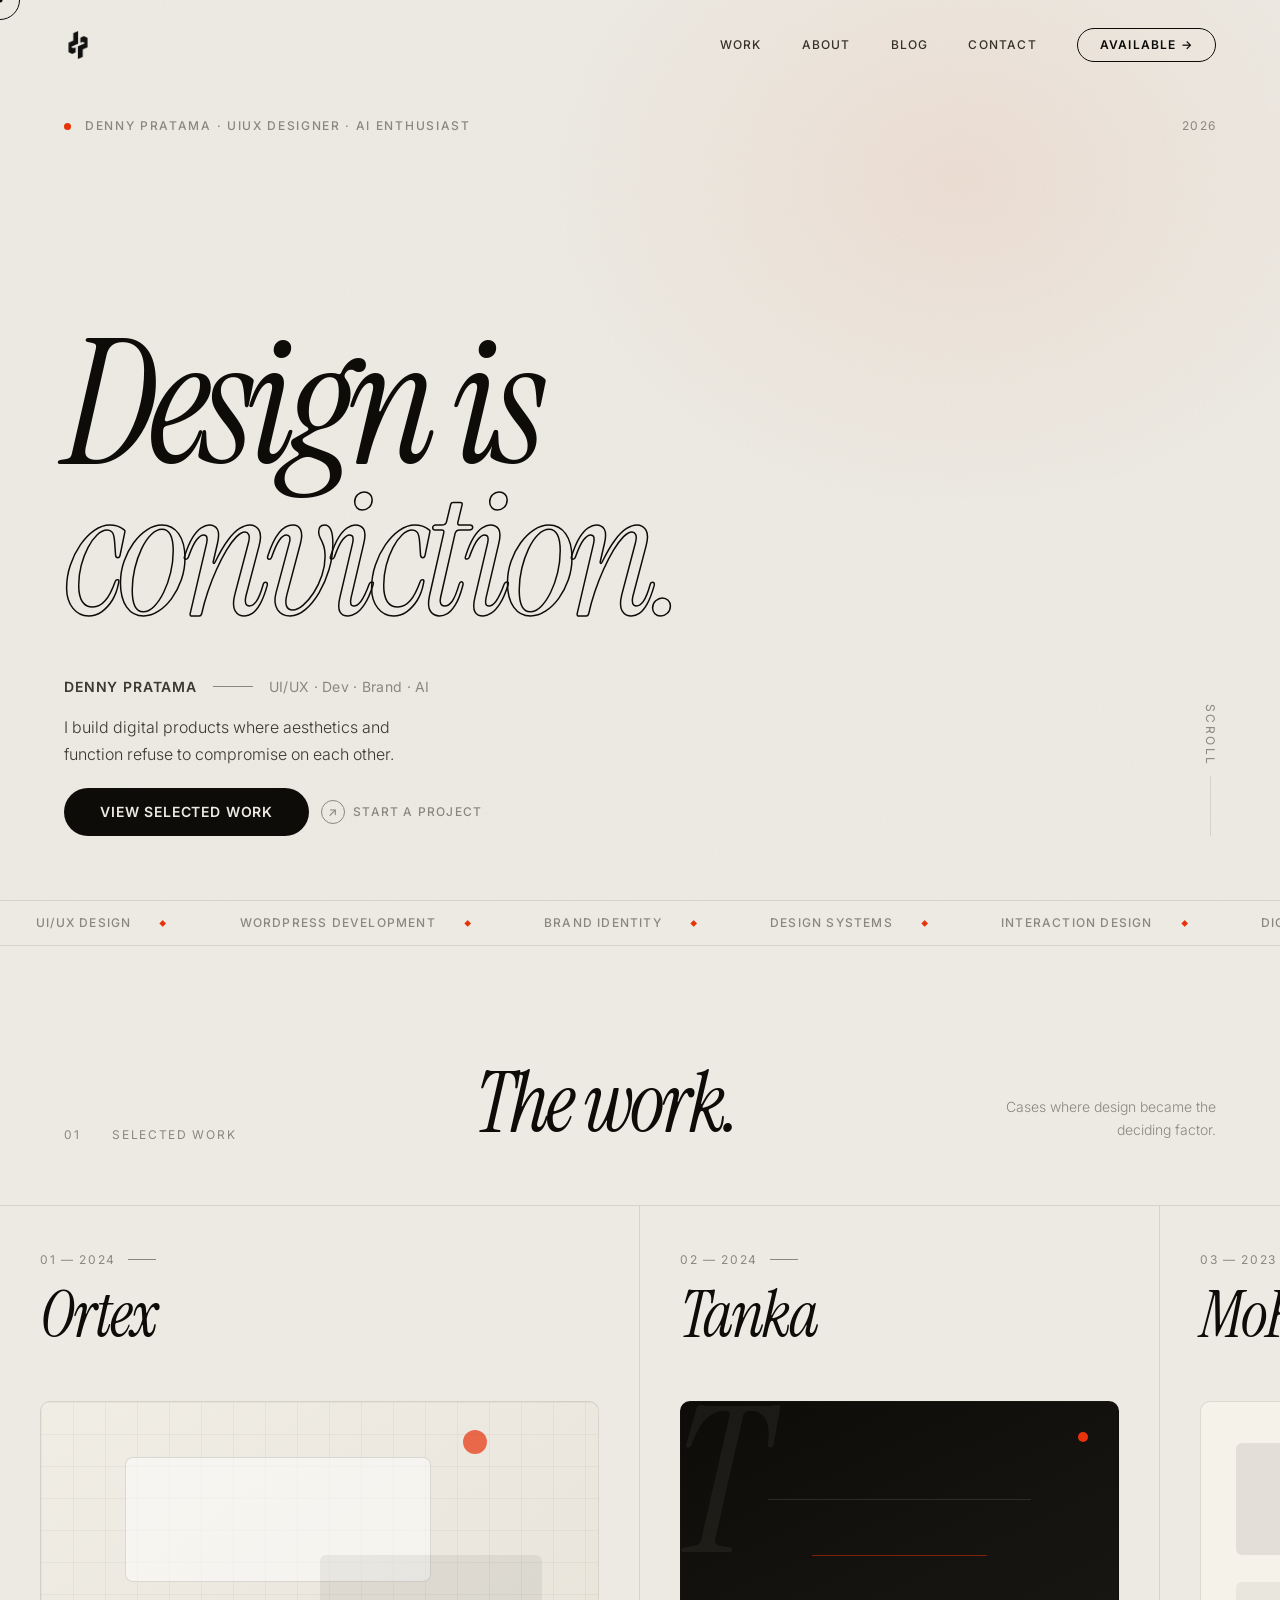
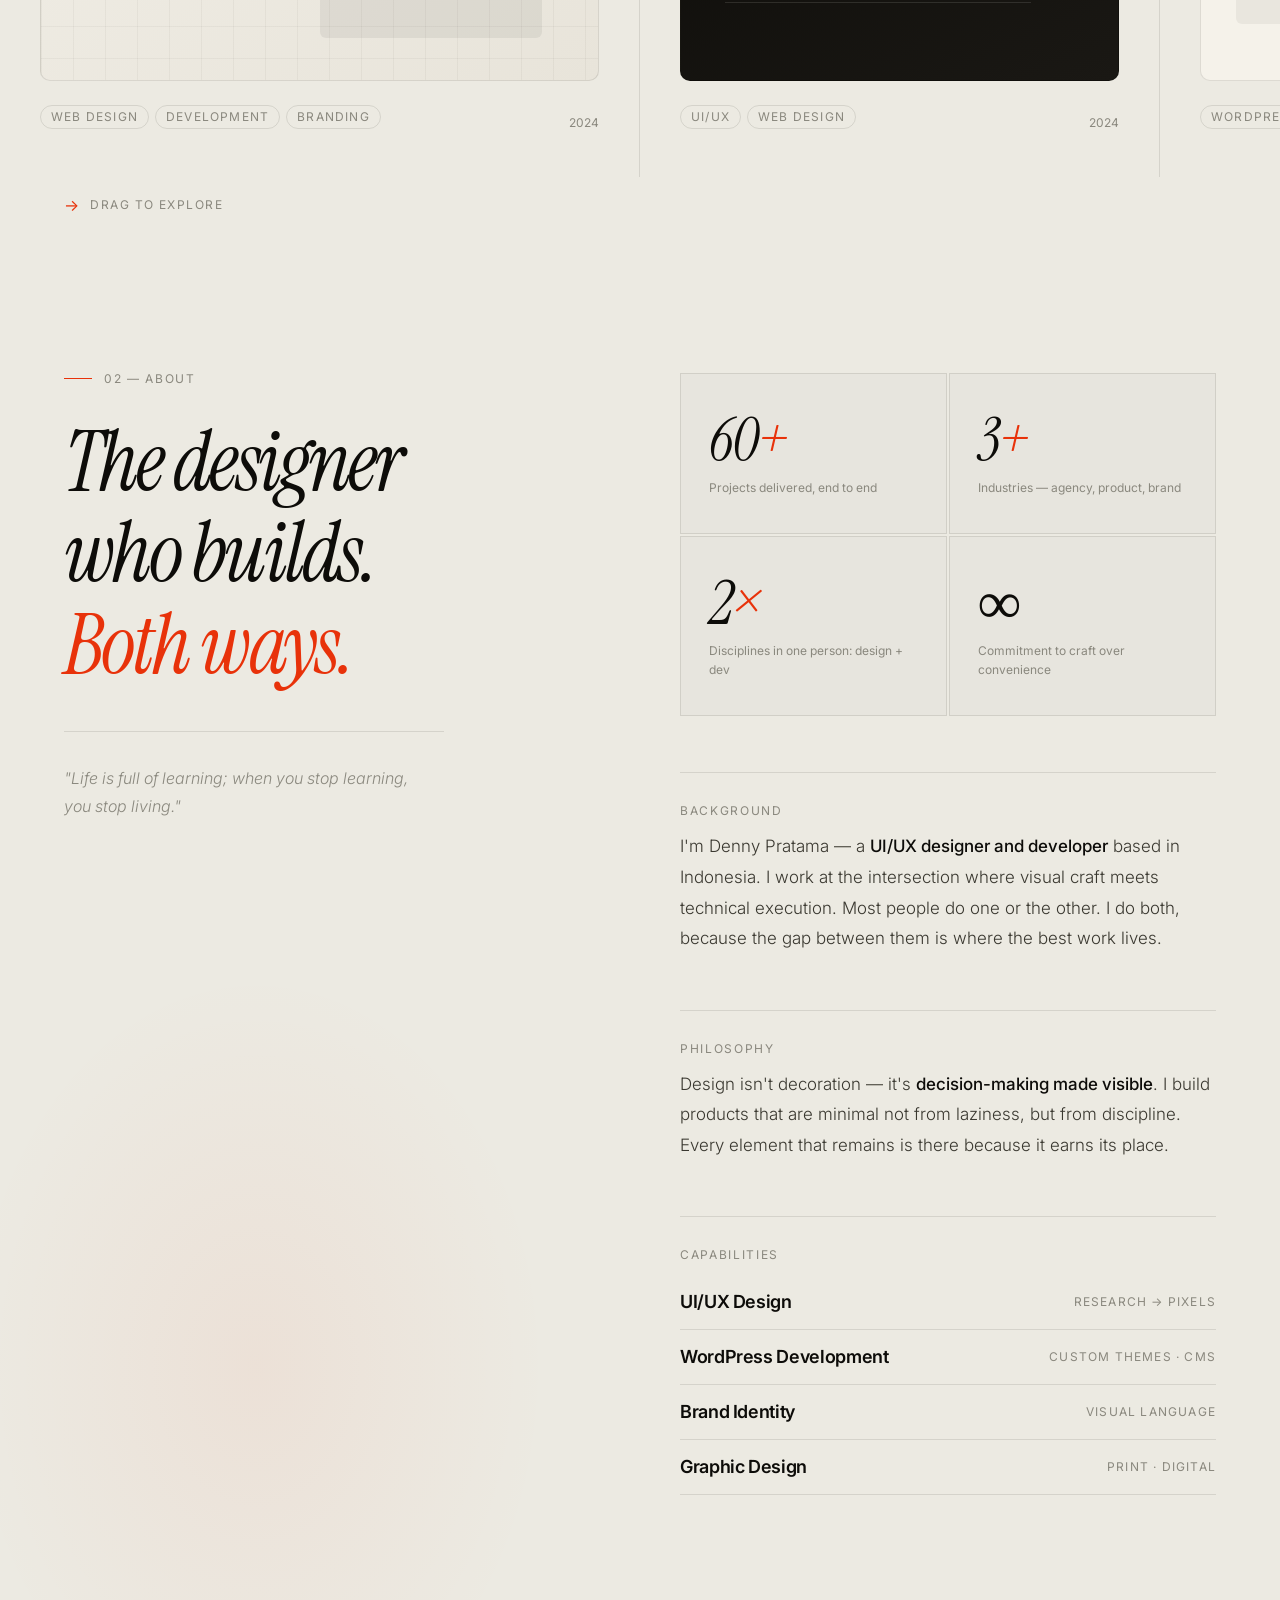
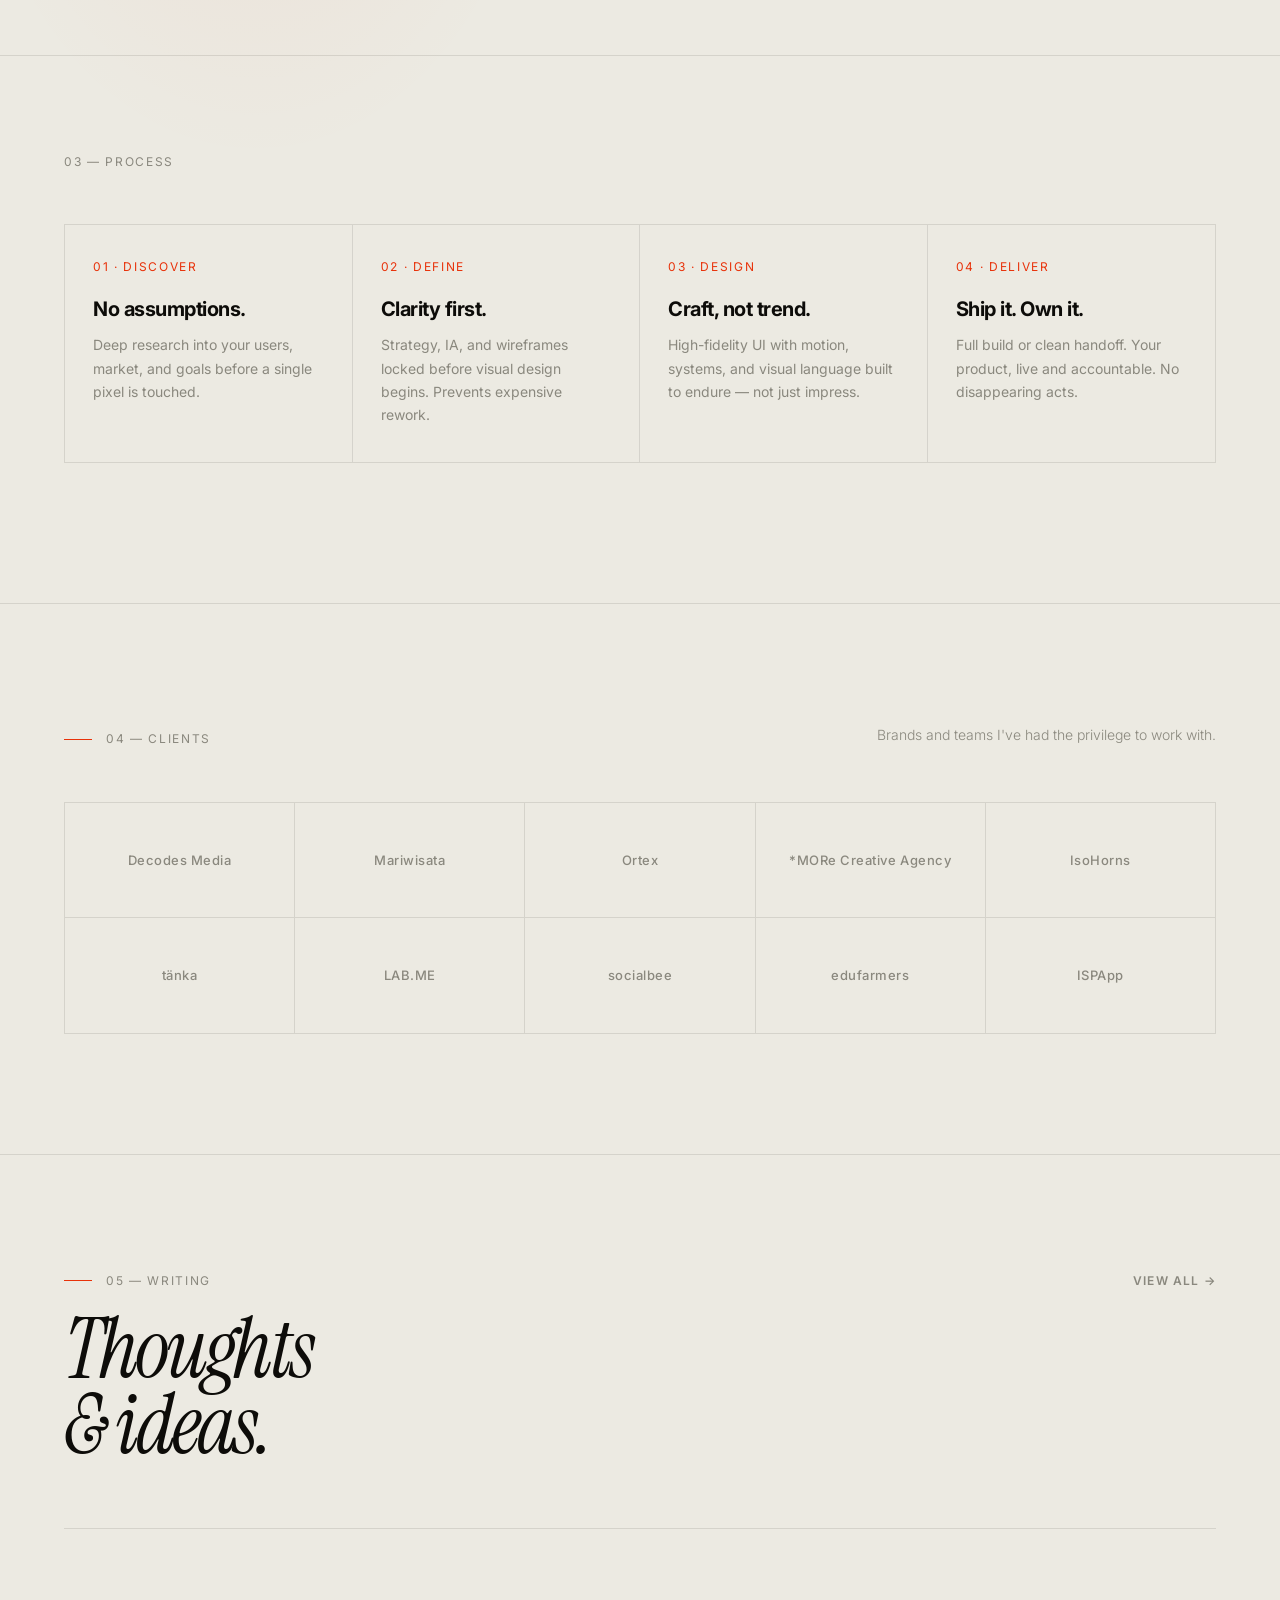
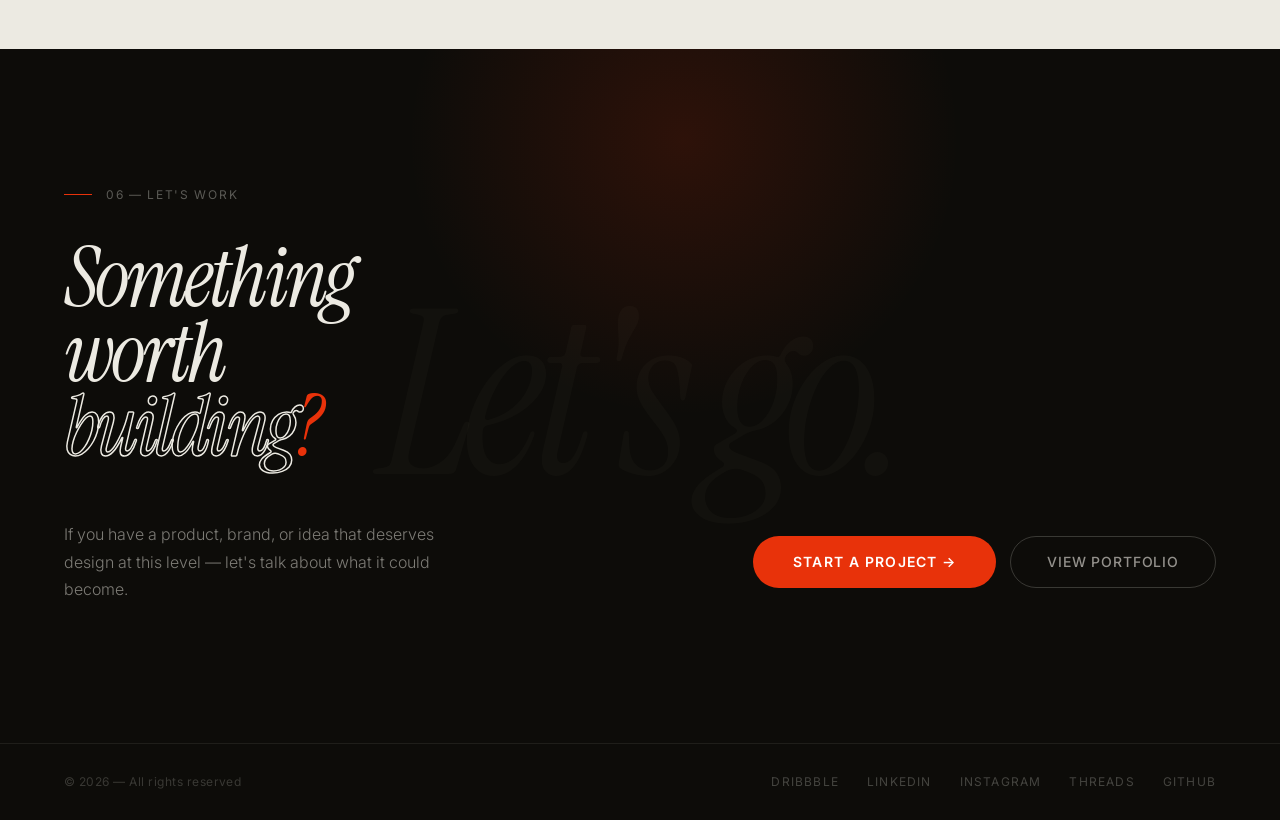
==== commit 111299e7: "adding blog, database" ====
--- a/index.html
+++ b/index.html
@@ -9,6 +9,7 @@
   <link rel="preconnect" href="https://fonts.gstatic.com" crossorigin/>
   <link href="https://fonts.googleapis.com/css2?family=Instrument+Serif:ital@0;1&family=Inter:wght@300;400;500;600;700;800;900&display=swap" rel="stylesheet"/>
 
+  <link rel="icon" type="image/png" href="logo.png"/>
   <link rel="stylesheet" href="style.css"/>
 </head>
 <body>
@@ -19,10 +20,13 @@
 
   <!-- ── NAV ── -->
   <nav>
-    <a class="nav-logo" href="#">DP</a>
+    <a class="nav-logo" href="#">
+      <img src="logo.png" alt="Denny Pratama" class="nav-logo-img"/>
+    </a>
     <div class="nav-right">
       <a class="nav-link" href="#work">Work</a>
       <a class="nav-link" href="#about">About</a>
+      <a class="nav-link" href="blog.html">Blog</a>
       <a class="nav-link" href="#cta">Contact</a>
       <a class="nav-cta js-open-modal" href="#">Available →</a>
     </div>
@@ -53,7 +57,7 @@
           <span class="hero-role">UI/UX · Dev · Brand · AI</span>
         </div>
         <p class="hero-desc">
-          I craft digital products where aesthetics and
+          I build digital products where aesthetics and
           function refuse to compromise on each other.
         </p>
         <div class="hero-ctas">
@@ -214,11 +218,11 @@
       <!-- Left: manifesto -->
       <div class="about-left-sticky">
         <div class="manifesto-label">02 — About</div>
-        <div class="manifesto-text">
+        <h2 class="manifesto-text">
           The designer<br>
           who builds.<br/>
           <span class="accent">Both ways.</span>
-        </div>
+        </h2>
         <blockquote class="about-quote">
           "Life is full of learning; when you stop learning,<br/>you stop living."
         </blockquote>
@@ -292,6 +296,7 @@
        APPROACH
   ══════════════════════════════════════ -->
   <section id="approach">
+    <h2 class="sr-only">My Process</h2>
     <div class="approach-eyebrow">03 — Process</div>
     <div class="approach-steps">
       <div class="approach-step">
@@ -318,17 +323,82 @@
   </section>
 
   <!-- ══════════════════════════════════════
+       CLIENTS
+  ══════════════════════════════════════ -->
+  <section id="clients">
+    <div class="clients-header">
+      <h2 class="sr-only">Clients</h2>
+      <div class="clients-eyebrow">04 — Clients</div>
+      <p class="clients-desc">Brands and teams I've had the privilege to work with.</p>
+    </div>
+    <div class="clients-grid">
+      <!-- Row 1 -->
+      <div class="client-cell">
+        <!-- Replace src with actual logo file e.g. src="clients/decodes.png" -->
+        <span class="client-name">Decodes Media</span>
+      </div>
+      <div class="client-cell">
+        <span class="client-name">Mariwisata</span>
+      </div>
+      <div class="client-cell">
+        <span class="client-name">Ortex</span>
+      </div>
+      <div class="client-cell">
+        <span class="client-name">*MORe Creative Agency</span>
+      </div>
+      <div class="client-cell">
+        <span class="client-name">IsoHorns</span>
+      </div>
+      <!-- Row 2 -->
+      <div class="client-cell">
+        <span class="client-name">tänka</span>
+      </div>
+      <div class="client-cell">
+        <span class="client-name">LAB.ME</span>
+      </div>
+      <div class="client-cell">
+        <span class="client-name">socialbee</span>
+      </div>
+      <div class="client-cell">
+        <span class="client-name">edufarmers</span>
+      </div>
+      <div class="client-cell">
+        <span class="client-name">ISPApp</span>
+      </div>
+    </div>
+  </section>
+
+  <!-- ══════════════════════════════════════
+       BLOG PREVIEW
+  ══════════════════════════════════════ -->
+  <section id="blog-preview">
+    <div class="bp-header">
+      <div class="bp-eyebrow">05 — Writing</div>
+      <a class="bp-view-all" href="blog.html">View all →</a>
+    </div>
+    <h2 class="bp-title">Thoughts<br/>&amp; ideas.</h2>
+    <div class="bp-grid" id="bp-grid">
+      <!-- populated by JS -->
+      <div class="bp-loading">
+        <span class="blog-loading-dot"></span>
+        <span class="blog-loading-dot"></span>
+        <span class="blog-loading-dot"></span>
+      </div>
+    </div>
+  </section>
+
+  <!-- ══════════════════════════════════════
        CTA
   ══════════════════════════════════════ -->
   <section id="cta">
     <div class="cta-bg-type">Let's go.</div>
     <div class="cta-inner">
-      <div class="cta-label">04 — Let's Work</div>
-      <div class="cta-title">
+      <div class="cta-label">06 — Let's Work</div>
+      <h2 class="cta-title">
         Something<br/>
         worth<br/>
         <span class="cta-outline">building</span><span class="cta-accent">?</span>
-      </div>
+      </h2>
 
       <div class="cta-row">
         <p class="cta-desc">
@@ -388,7 +458,6 @@
 
   <!-- ── FOOTER ── -->
   <footer>
-    <span class="footer-logo">Denny Pratama</span>
     <span class="footer-copy">© 2026 — All rights reserved</span>
     <div class="footer-socials">
       <a href="https://dribbble.com/dennypratama">Dribbble</a>
--- a/style.css
+++ b/style.css
@@ -17,6 +17,11 @@
        RESET
     ═══════════════════════════════════════ */
     *, *::before, *::after { box-sizing: border-box; margin: 0; padding: 0; }
+    .sr-only {
+      position: absolute; width: 1px; height: 1px;
+      padding: 0; margin: -1px; overflow: hidden;
+      clip: rect(0,0,0,0); white-space: nowrap; border: 0;
+    }
     html { scroll-behavior: auto; }
     body {
       background: var(--paper);
@@ -85,12 +90,14 @@
       box-shadow: 0 1px 0 var(--border);
     }
     .nav-logo {
-      font-family: 'Instrument Serif', serif;
-      font-style: italic;
-      font-size: 20px;
-      letter-spacing: -0.02em;
-      color: var(--ink);
       text-decoration: none;
+      display: flex;
+      align-items: center;
+    }
+    .nav-logo-img {
+      height: 28px;
+      width: auto;
+      display: block;
     }
     .nav-right { display: flex; align-items: center; gap: 40px; }
     .nav-link {
@@ -365,7 +372,7 @@
     .work-title {
       font-family: 'Instrument Serif', serif;
       font-style: italic;
-      font-size: clamp(52px, 7vw, 108px);
+      font-size: clamp(48px, 6.5vw, 96px);
       font-weight: 400;
       letter-spacing: -0.04em;
       line-height: 0.9;
@@ -578,7 +585,6 @@
     #about {
       padding: 160px var(--pad-x);
       position: relative;
-      overflow: hidden;
     }
     #about::before {
       content: '';
@@ -605,7 +611,7 @@
     .manifesto-text {
       font-family: 'Instrument Serif', serif;
       font-style: italic;
-      font-size: clamp(36px, 4.5vw, 68px);
+      font-size: clamp(48px, 6.5vw, 96px);
       font-weight: 400;
       letter-spacing: -0.035em;
       line-height: 1.1;
@@ -763,7 +769,7 @@
     .cta-title {
       font-family: 'Instrument Serif', serif;
       font-style: italic;
-      font-size: clamp(60px, 9vw, 148px);
+      font-size: clamp(48px, 6.5vw, 96px);
       font-weight: 400;
       letter-spacing: -0.045em;
       line-height: 0.9;
@@ -1027,7 +1033,7 @@
       #work { padding: 80px 0 0; }
       .work-header { padding: 0 24px; flex-direction: column; align-items: flex-start; gap: 12px; margin-bottom: 40px; }
       .work-subtitle { text-align: left; max-width: 100%; }
-      .work-title { font-size: clamp(40px, 11vw, 72px); }
+      .work-title { font-size: clamp(40px, 10vw, 72px); }
       .project-panel { width: 88vw; padding: 32px 24px; }
       .project-panel:first-child { width: 88vw; }
       .proj-name { font-size: clamp(36px, 10vw, 56px); }
@@ -1036,7 +1042,7 @@
 
       #about { padding: 80px 24px; }
       .about-grid { gap: 40px; }
-      .manifesto-text { font-size: clamp(30px, 8vw, 48px); }
+      .manifesto-text { font-size: clamp(36px, 8vw, 64px); }
       .stats-block { grid-template-columns: 1fr 1fr; gap: 1px; }
       .stat-cell { padding: 24px 18px; }
       .stat-num { font-size: 44px; }
@@ -1047,7 +1053,7 @@
       .approach-step:last-child { border-bottom: none; }
 
       #cta { padding: 80px 24px; }
-      .cta-title { font-size: clamp(44px, 13vw, 80px); margin-bottom: 40px; }
+      .cta-title { font-size: clamp(40px, 10vw, 72px); margin-bottom: 40px; }
       .cta-row { flex-direction: column; align-items: flex-start; gap: 28px; }
       .cta-desc { max-width: 100%; font-size: 16px; }
       .cta-btns { flex-direction: column; width: 100%; }
@@ -1066,3 +1072,281 @@
       .stat-cell { padding: 20px 16px; }
       .nav-cta { display: none; }
     }
+
+    /* ═══════════════════════════════════════
+       CLIENTS
+    ═══════════════════════════════════════ */
+    #clients {
+      padding: 120px var(--pad-x);
+      border-top: 1px solid var(--border);
+    }
+    .clients-header {
+      display: flex; align-items: baseline; justify-content: space-between;
+      gap: 40px; margin-bottom: 56px;
+    }
+    .clients-eyebrow {
+      font-size: 12px; letter-spacing: 0.14em; text-transform: uppercase;
+      color: var(--ink-3); white-space: nowrap;
+      display: flex; align-items: center; gap: 14px;
+    }
+    .clients-eyebrow::before { content: ''; width: 28px; height: 1px; background: var(--red); }
+    .clients-desc {
+      font-size: 14px; font-weight: 300; color: var(--ink-3);
+      line-height: 1.6; max-width: 360px; text-align: right;
+    }
+    .clients-grid {
+      display: grid;
+      grid-template-columns: repeat(5, 1fr);
+      border-top: 1px solid var(--border);
+      border-left: 1px solid var(--border);
+    }
+    .client-cell {
+      border-right: 1px solid var(--border);
+      border-bottom: 1px solid var(--border);
+      display: flex; align-items: center; justify-content: center;
+      padding: 48px 32px;
+      transition: background 0.3s;
+    }
+    .client-cell:hover { background: rgba(232,50,10,0.03); }
+    .client-cell img {
+      max-width: 120px; max-height: 40px;
+      width: 100%; height: auto; object-fit: contain;
+      filter: grayscale(1); opacity: 0.45;
+      transition: opacity 0.3s, filter 0.3s;
+    }
+    .client-cell:hover img { opacity: 0.85; filter: grayscale(0.2); }
+    .client-name {
+      font-size: 13px; font-weight: 500; letter-spacing: 0.04em;
+      color: var(--ink-3); text-align: center; line-height: 1.4;
+      transition: color 0.3s;
+      /* Remove once real logo images are added */
+    }
+    .client-cell:hover .client-name { color: var(--ink); }
+
+    @media (max-width: 1024px) {
+      .clients-grid { grid-template-columns: repeat(3, 1fr); }
+    }
+    @media (max-width: 768px) {
+      #clients { padding: 80px 24px; }
+      .clients-header { flex-direction: column; gap: 12px; }
+      .clients-desc { text-align: left; }
+      .clients-grid { grid-template-columns: repeat(2, 1fr); }
+      .client-cell { padding: 32px 20px; }
+    }
+
+    /* ═══════════════════════════════════════
+       BLOG PREVIEW (homepage section)
+    ═══════════════════════════════════════ */
+    #blog-preview {
+      padding: 120px var(--pad-x);
+      border-top: 1px solid var(--border);
+    }
+    .bp-header {
+      display: flex; align-items: center; justify-content: space-between;
+      margin-bottom: 24px;
+    }
+    .bp-eyebrow {
+      font-size: 12px; letter-spacing: 0.14em; text-transform: uppercase;
+      color: var(--ink-3);
+      display: flex; align-items: center; gap: 14px;
+    }
+    .bp-eyebrow::before { content: ''; width: 28px; height: 1px; background: var(--red); }
+    .bp-view-all {
+      font-size: 12px; font-weight: 600; letter-spacing: 0.1em; text-transform: uppercase;
+      color: var(--ink-3); text-decoration: none; transition: color 0.2s;
+    }
+    .bp-view-all:hover { color: var(--red); }
+    .bp-title {
+      font-family: 'Instrument Serif', serif; font-style: italic;
+      font-size: clamp(48px, 6.5vw, 96px); font-weight: 400;
+      letter-spacing: -0.04em; line-height: 0.92; color: var(--ink);
+      margin-bottom: 64px;
+    }
+    .bp-grid {
+      display: grid;
+      grid-template-columns: repeat(3, 1fr);
+      border-top: 1px solid var(--border);
+      border-left: 1px solid var(--border);
+    }
+    .bp-card {
+      padding: 36px 32px;
+      border-right: 1px solid var(--border);
+      border-bottom: 1px solid var(--border);
+      display: flex; flex-direction: column; gap: 14px;
+      text-decoration: none;
+      transition: background 0.3s;
+    }
+    .bp-card:hover { background: rgba(232,50,10,0.025); }
+    .bp-card-img {
+      width: 100%; aspect-ratio: 16/9;
+      object-fit: cover; background: var(--border);
+      margin-bottom: 4px;
+    }
+    .bp-card-meta {
+      font-size: 12px; letter-spacing: 0.1em; text-transform: uppercase; color: var(--ink-3);
+    }
+    .bp-card-title {
+      font-family: 'Instrument Serif', serif; font-style: italic;
+      font-size: clamp(20px, 2vw, 26px); font-weight: 400;
+      letter-spacing: -0.02em; line-height: 1.2; color: var(--ink);
+    }
+    .bp-card-excerpt {
+      font-size: 14px; font-weight: 300; line-height: 1.7; color: var(--ink-2); flex: 1;
+    }
+    .bp-card-read {
+      font-size: 12px; font-weight: 600; letter-spacing: 0.1em; text-transform: uppercase;
+      color: var(--red); transition: letter-spacing 0.3s;
+    }
+    .bp-card:hover .bp-card-read { letter-spacing: 0.14em; }
+    .bp-loading {
+      grid-column: 1 / -1; padding: 48px 0; text-align: center;
+    }
+
+    @media (max-width: 1024px) {
+      .bp-grid { grid-template-columns: repeat(2, 1fr); }
+    }
+    @media (max-width: 768px) {
+      #blog-preview { padding: 80px 24px; }
+      .bp-title { margin-bottom: 40px; }
+      .bp-grid { grid-template-columns: 1fr; }
+    }
+
+    /* ═══════════════════════════════════════
+       BLOG — SHARED
+    ═══════════════════════════════════════ */
+    .blog-hero {
+      padding: 160px var(--pad-x) 80px;
+      border-bottom: 1px solid var(--border);
+    }
+    .blog-hero-eyebrow {
+      font-size: 12px; letter-spacing: 0.14em; text-transform: uppercase;
+      color: var(--ink-3); margin-bottom: 24px;
+      display: flex; align-items: center; gap: 14px;
+    }
+    .blog-hero-eyebrow::before { content: ''; width: 28px; height: 1px; background: var(--red); }
+    .blog-hero-title {
+      font-family: 'Instrument Serif', serif; font-style: italic;
+      font-size: clamp(48px, 6.5vw, 96px); font-weight: 400;
+      letter-spacing: -0.045em; line-height: 0.9; color: var(--ink);
+    }
+
+    /* ═══════════════════════════════════════
+       BLOG LISTING — GRID
+    ═══════════════════════════════════════ */
+    .blog-grid {
+      display: grid;
+      grid-template-columns: repeat(3, 1fr);
+      border-left: 1px solid var(--border);
+      padding: 80px var(--pad-x);
+    }
+    .blog-card {
+      padding: 40px 32px 40px 0;
+      border-right: 1px solid var(--border);
+      display: flex; flex-direction: column; gap: 16px;
+      text-decoration: none;
+      transition: background 0.3s;
+    }
+    .blog-card:hover { background: rgba(232,50,10,0.025); }
+    .blog-card-img {
+      width: 100%; aspect-ratio: 16/9;
+      object-fit: cover;
+      background: var(--border);
+    }
+    .blog-card-meta {
+      font-size: 12px; letter-spacing: 0.12em; text-transform: uppercase; color: var(--ink-3);
+    }
+    .blog-card-title {
+      font-family: 'Instrument Serif', serif; font-style: italic;
+      font-size: clamp(22px, 2.5vw, 30px); font-weight: 400;
+      letter-spacing: -0.025em; line-height: 1.15; color: var(--ink);
+    }
+    .blog-card-excerpt {
+      font-size: 14px; font-weight: 300; line-height: 1.7; color: var(--ink-2); flex: 1;
+    }
+    .blog-card-readmore {
+      font-size: 12px; font-weight: 600; letter-spacing: 0.1em; text-transform: uppercase;
+      color: var(--red); display: flex; align-items: center; gap: 6px; transition: gap 0.3s;
+    }
+    .blog-card:hover .blog-card-readmore { gap: 12px; }
+
+    .blog-loading, .blog-empty {
+      grid-column: 1 / -1; padding: 80px 0;
+      text-align: center; color: var(--ink-3); font-size: 14px; letter-spacing: 0.04em;
+    }
+    .blog-loading-dot {
+      display: inline-block; width: 6px; height: 6px;
+      border-radius: 50%; background: var(--red);
+      animation: breathe 1.2s infinite; margin: 0 3px;
+    }
+    .blog-loading-dot:nth-child(2) { animation-delay: 0.2s; }
+    .blog-loading-dot:nth-child(3) { animation-delay: 0.4s; }
+
+    /* ═══════════════════════════════════════
+       POST PAGE
+    ═══════════════════════════════════════ */
+    .post-hero { padding: 160px var(--pad-x) 64px; }
+    .post-hero-meta {
+      font-size: 12px; letter-spacing: 0.12em; text-transform: uppercase;
+      color: var(--ink-3); margin-bottom: 32px;
+      display: flex; align-items: center; gap: 16px;
+    }
+    .post-hero-back {
+      color: var(--ink-3); text-decoration: none; transition: color 0.2s;
+      display: flex; align-items: center; gap: 6px;
+    }
+    .post-hero-back:hover { color: var(--ink); }
+    .post-hero-title {
+      font-family: 'Instrument Serif', serif; font-style: italic;
+      font-size: clamp(48px, 6.5vw, 96px); font-weight: 400;
+      letter-spacing: -0.045em; line-height: 0.92; color: var(--ink); max-width: 900px;
+    }
+    .post-featured-img {
+      width: 100%; max-height: 560px; object-fit: cover; display: block;
+      border-top: 1px solid var(--border); border-bottom: 1px solid var(--border);
+    }
+    .post-body { max-width: 720px; margin: 0 auto; padding: 80px var(--pad-x); }
+    .post-body p   { font-size: 18px; font-weight: 300; line-height: 1.8; color: var(--ink-2); margin-bottom: 28px; }
+    .post-body h2  {
+      font-family: 'Instrument Serif', serif; font-style: italic;
+      font-size: clamp(28px, 3.5vw, 44px); font-weight: 400;
+      letter-spacing: -0.03em; line-height: 1.1; color: var(--ink); margin: 56px 0 20px;
+    }
+    .post-body h3  { font-size: 18px; font-weight: 600; letter-spacing: -0.02em; color: var(--ink); margin: 40px 0 16px; }
+    .post-body strong { font-weight: 600; color: var(--ink); }
+    .post-body em  { font-style: italic; }
+    .post-body a   { color: var(--red); text-decoration: underline; text-underline-offset: 3px; }
+    .post-body blockquote {
+      border-left: 2px solid var(--red); padding: 8px 0 8px 24px; margin: 36px 0;
+      font-family: 'Instrument Serif', serif; font-style: italic;
+      font-size: clamp(20px, 2.5vw, 26px); color: var(--ink-2); line-height: 1.5;
+    }
+    .post-body ul, .post-body ol { padding-left: 24px; margin-bottom: 28px; }
+    .post-body li  { font-size: 18px; font-weight: 300; line-height: 1.8; color: var(--ink-2); margin-bottom: 8px; }
+    .post-body img { width: 100%; height: auto; display: block; margin: 40px 0; border: 1px solid var(--border); }
+
+    .post-footer {
+      padding: 64px var(--pad-x); border-top: 1px solid var(--border);
+      display: flex; align-items: center; justify-content: space-between; gap: 24px;
+    }
+    .post-footer-back {
+      font-size: 12px; font-weight: 600; letter-spacing: 0.1em; text-transform: uppercase;
+      color: var(--ink-2); text-decoration: none;
+      display: flex; align-items: center; gap: 8px; transition: color 0.2s, gap 0.3s;
+    }
+    .post-footer-back:hover { color: var(--ink); gap: 14px; }
+
+    /* ═══════════════════════════════════════
+       BLOG RESPONSIVE
+    ═══════════════════════════════════════ */
+    @media (max-width: 1024px) {
+      .blog-grid { grid-template-columns: repeat(2, 1fr); }
+    }
+    @media (max-width: 768px) {
+      .blog-hero  { padding: 120px 24px 48px; }
+      .blog-grid  { grid-template-columns: 1fr; padding: 48px 24px; border-left: none; }
+      .blog-card  { padding: 32px 0; border-right: none; border-bottom: 1px solid var(--border); }
+      .blog-card:last-child { border-bottom: none; }
+      .post-hero  { padding: 120px 24px 48px; }
+      .post-body  { padding: 48px 24px; }
+      .post-footer { padding: 40px 24px; flex-direction: column; align-items: flex-start; }
+    }
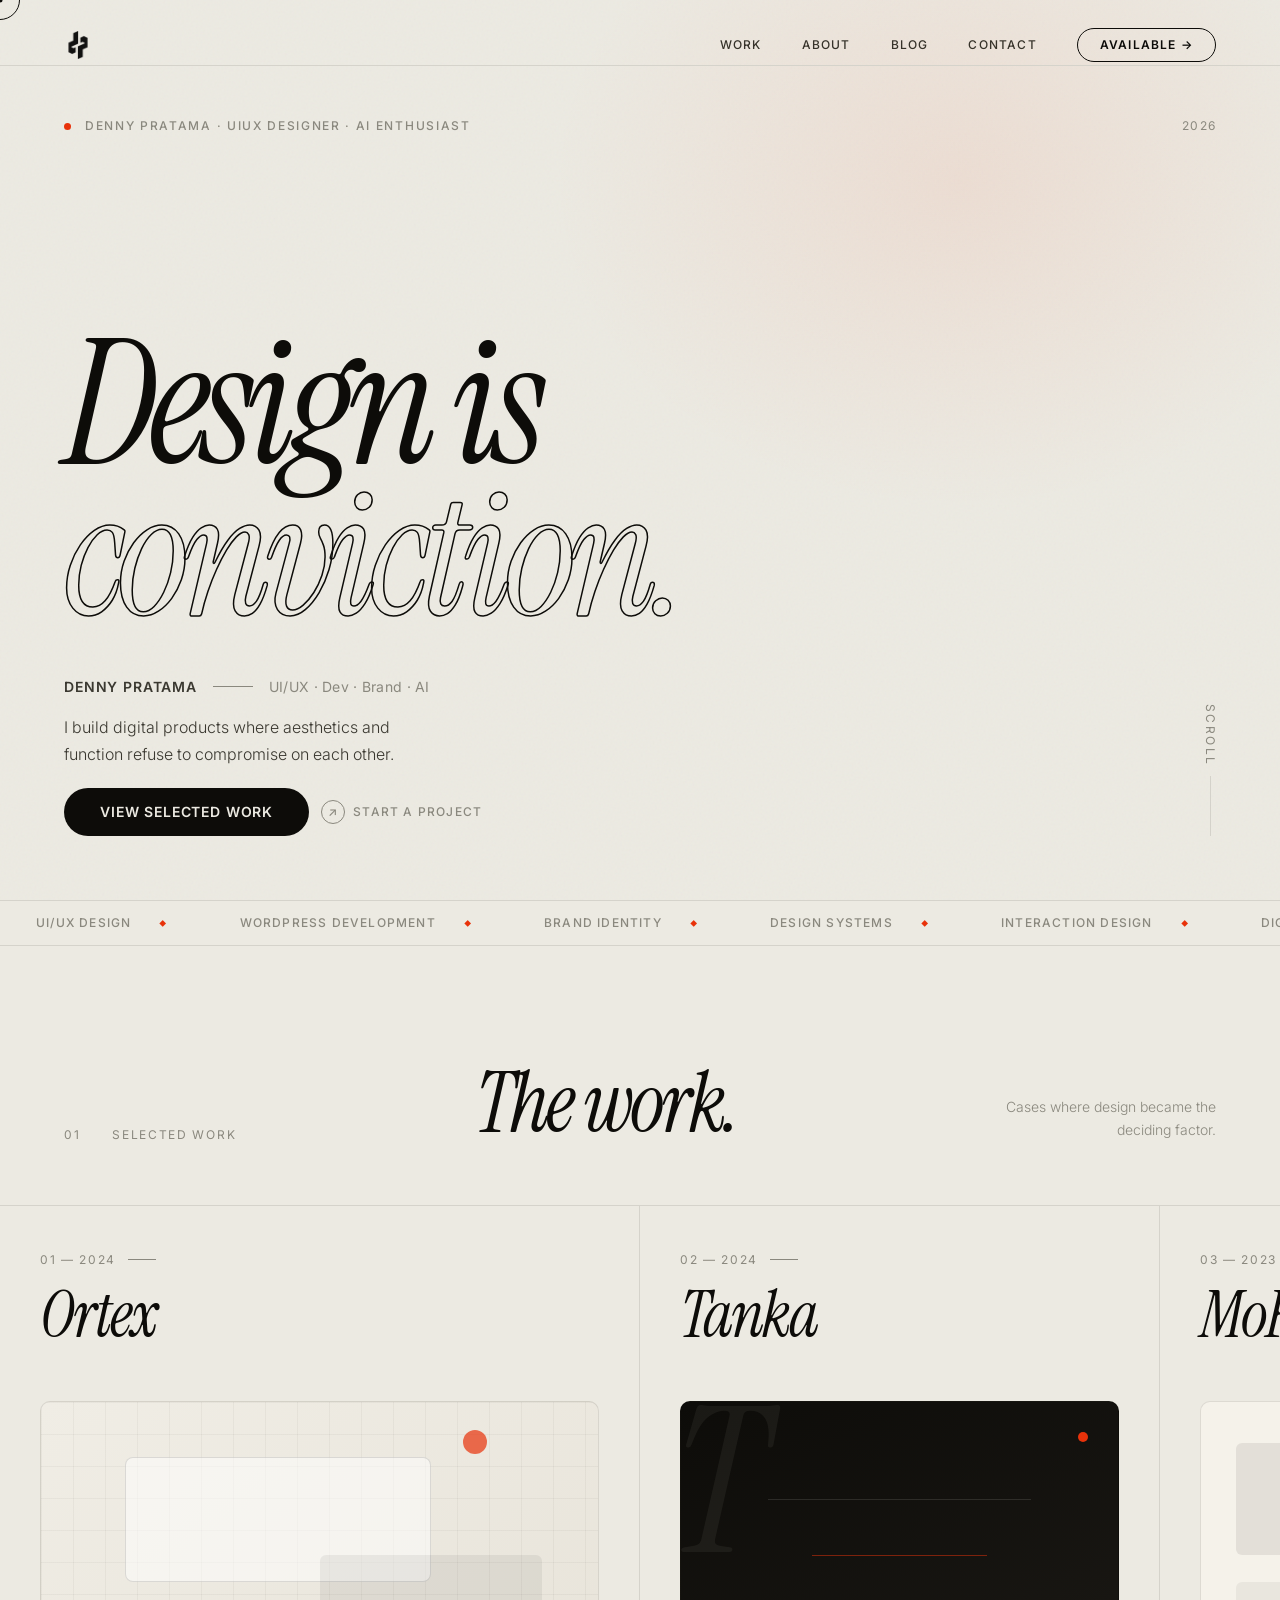
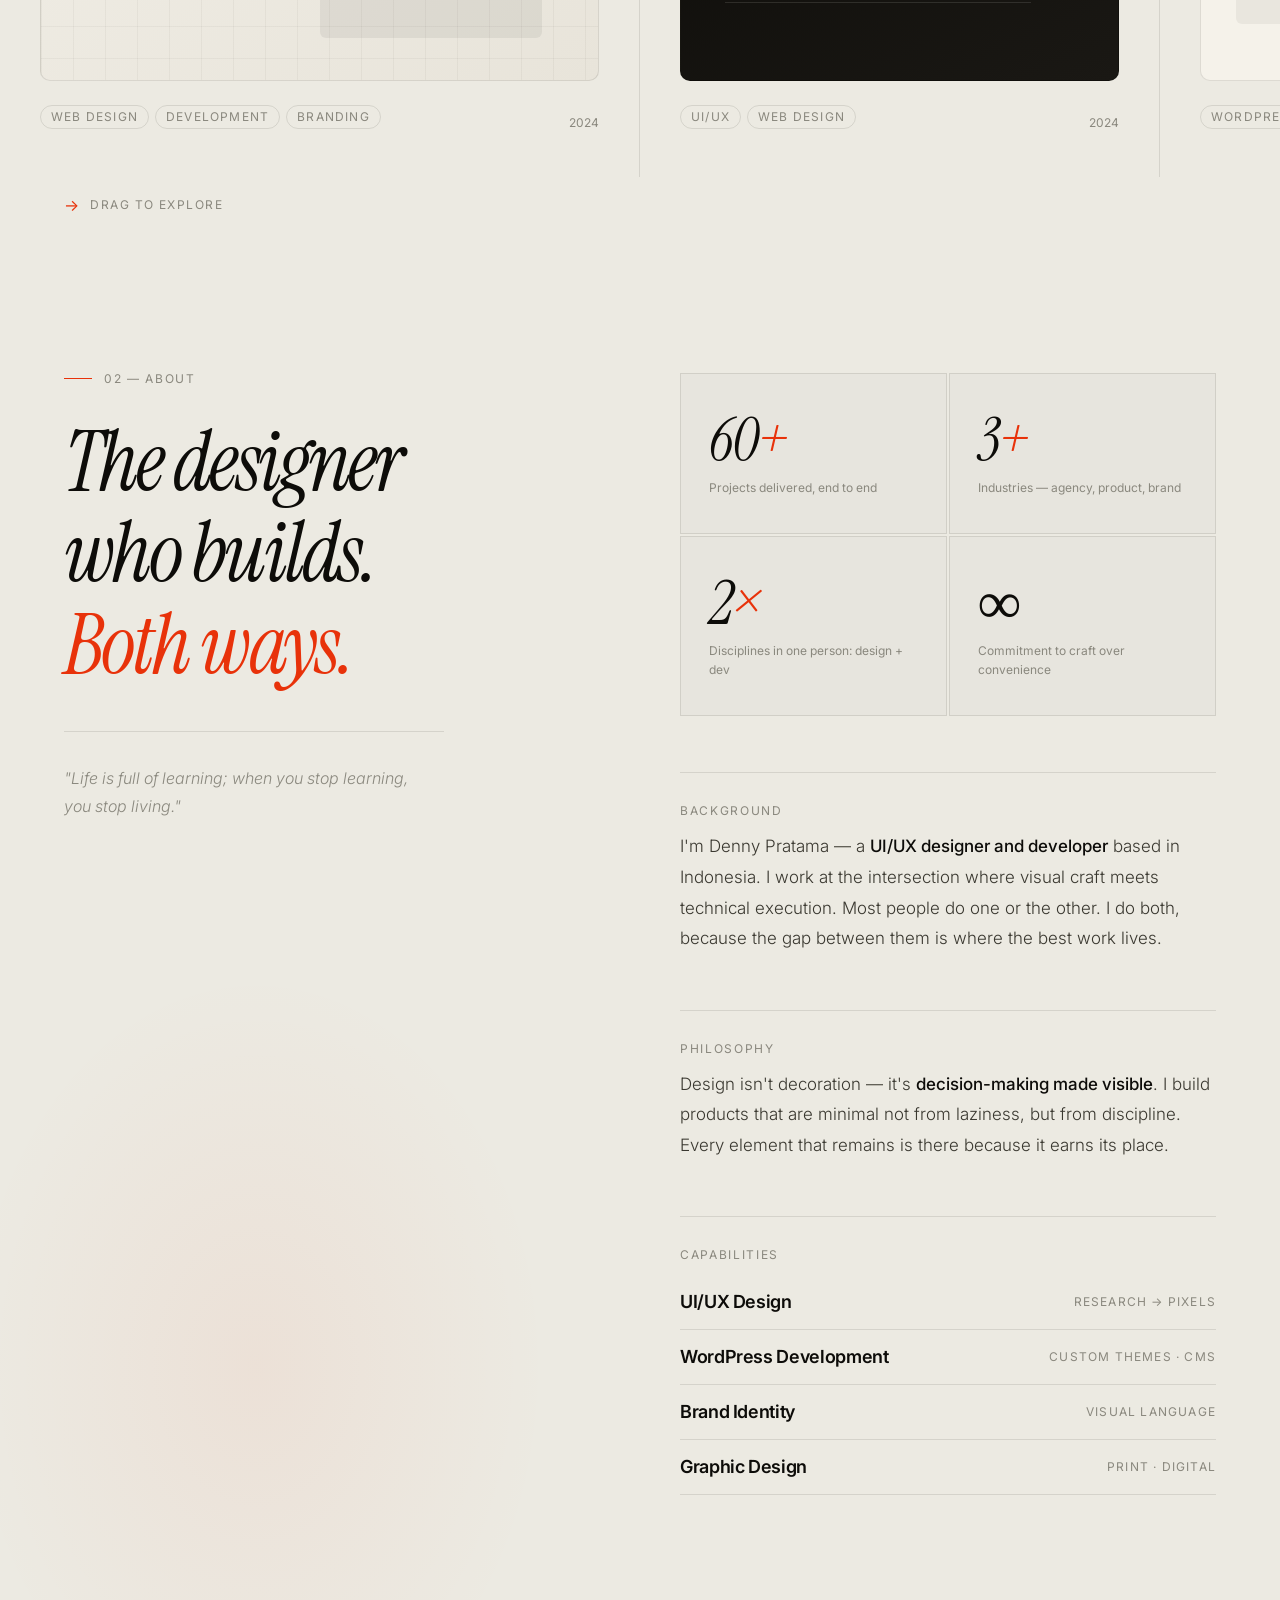
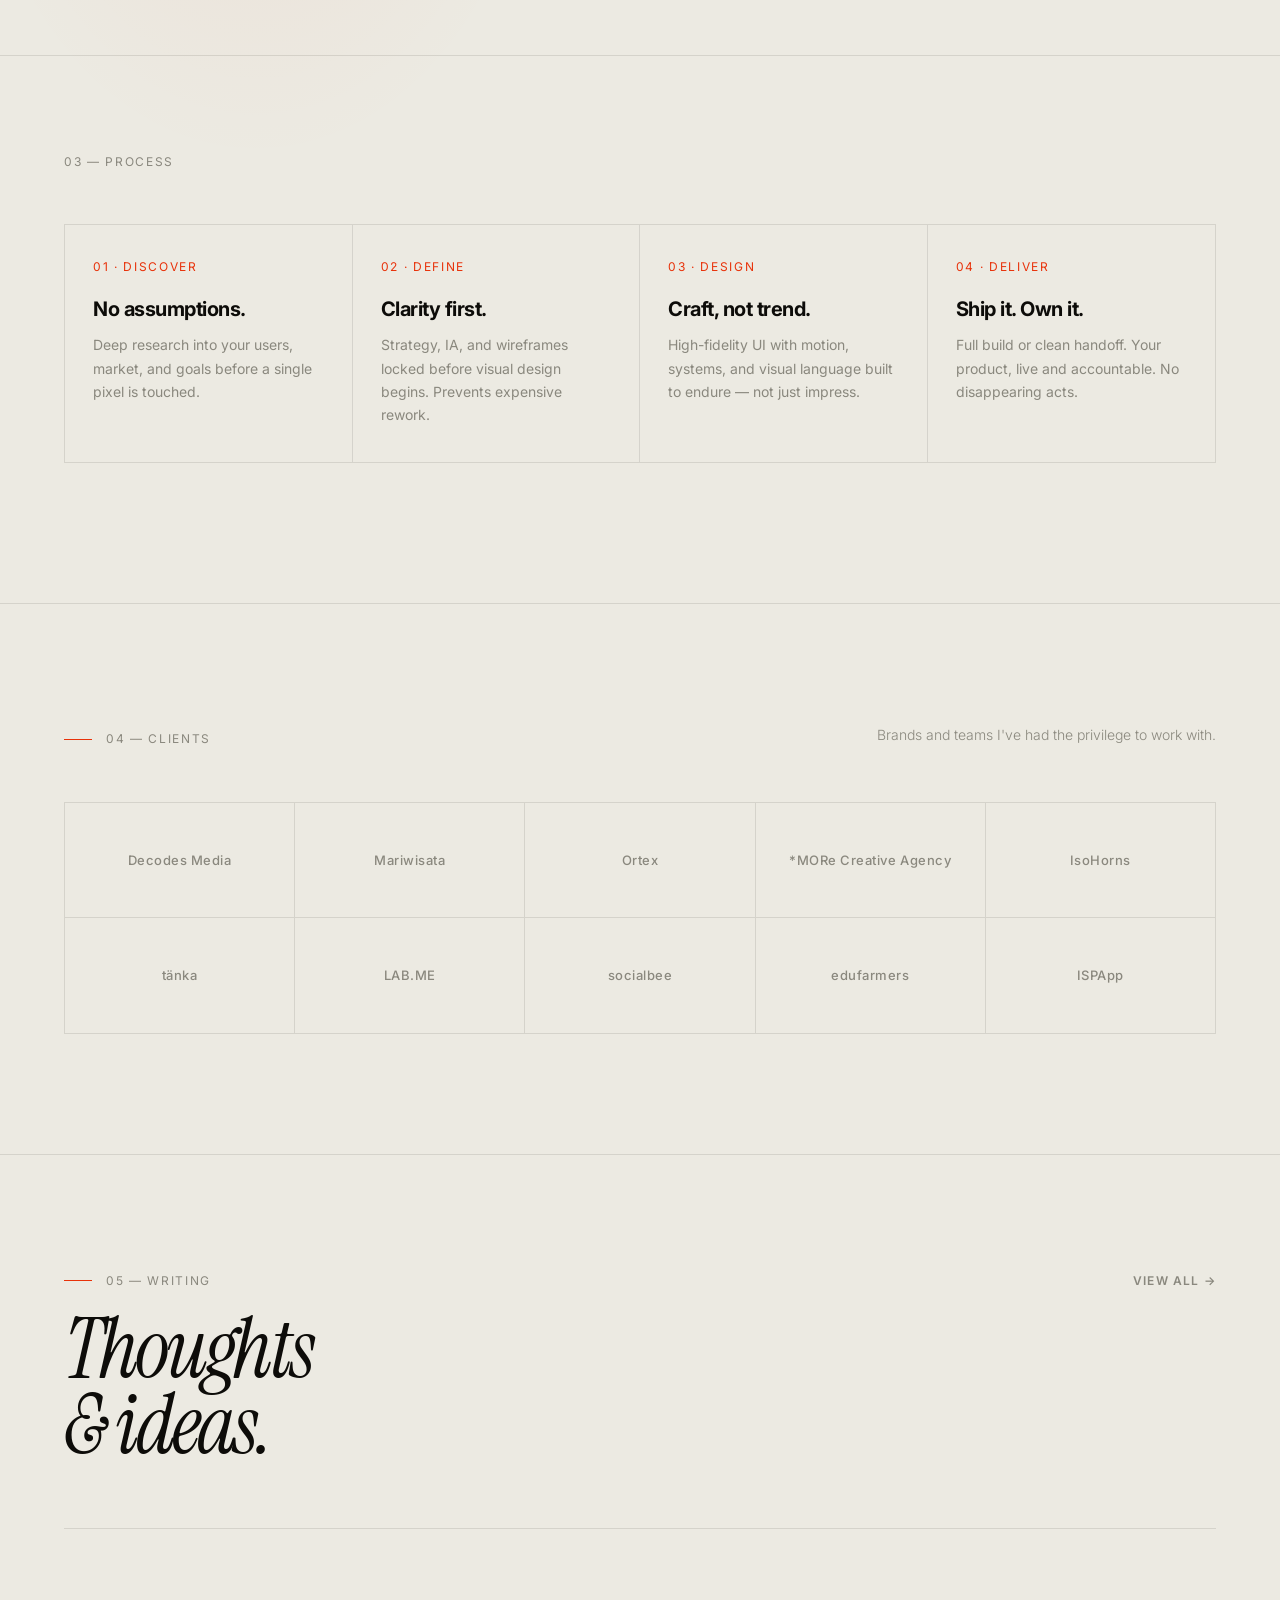
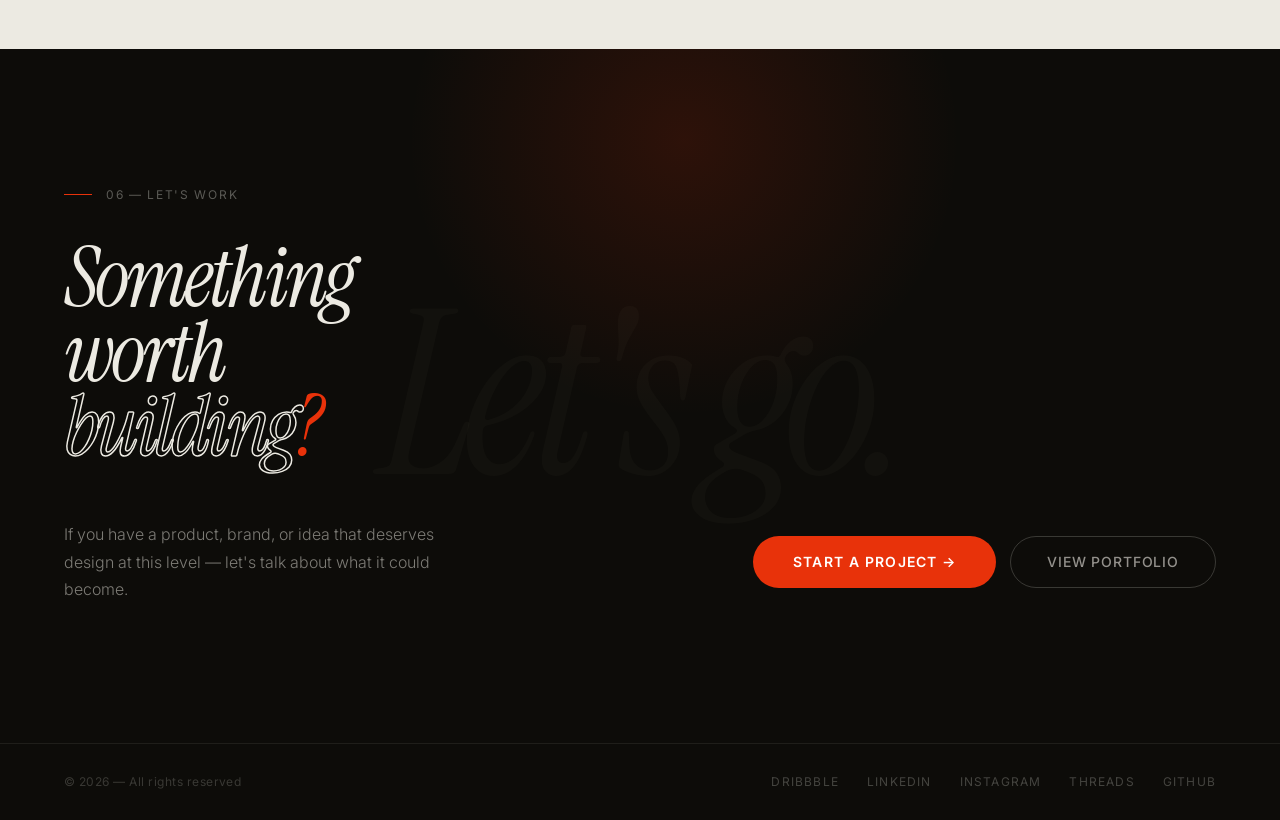
==== commit c30e7cb6: "fix bug, mobile responsive, adding reset password" ====
--- a/index.html
+++ b/index.html
@@ -30,7 +30,19 @@
       <a class="nav-link" href="#cta">Contact</a>
       <a class="nav-cta js-open-modal" href="#">Available →</a>
     </div>
+    <button class="nav-burger" id="nav-burger" aria-label="Toggle menu">
+      <span></span><span></span><span></span>
+    </button>
   </nav>
+
+  <!-- ── MOBILE MENU ── -->
+  <div class="nav-mobile" id="nav-mobile">
+    <a class="nav-mobile-link" href="#work">Work</a>
+    <a class="nav-mobile-link" href="#about">About</a>
+    <a class="nav-mobile-link" href="blog.html">Blog</a>
+    <a class="nav-mobile-link" href="#cta">Contact</a>
+    <a class="nav-mobile-cta js-open-modal" href="#">Start a project →</a>
+  </div>
 
   <!-- ══════════════════════════════════════
        HERO
--- a/style.css
+++ b/style.css
@@ -22,7 +22,7 @@
       padding: 0; margin: -1px; overflow: hidden;
       clip: rect(0,0,0,0); white-space: nowrap; border: 0;
     }
-    html { scroll-behavior: auto; }
+    html { scroll-behavior: auto; overflow-x: hidden; }
     body {
       background: var(--paper);
       color: var(--ink);
@@ -100,6 +100,48 @@
       display: block;
     }
     .nav-right { display: flex; align-items: center; gap: 40px; }
+
+    /* ── Hamburger button ── */
+    .nav-burger {
+      display: none; flex-direction: column; justify-content: center; gap: 5px;
+      background: none; border: none; cursor: none; padding: 4px; z-index: 101;
+    }
+    .nav-burger span {
+      display: block; width: 22px; height: 1.5px;
+      background: var(--ink);
+      transition: transform 0.3s cubic-bezier(0.23,1,0.32,1), opacity 0.2s;
+    }
+    body.nav-open .nav-burger span:nth-child(1) { transform: translateY(6.5px) rotate(45deg); }
+    body.nav-open .nav-burger span:nth-child(2) { opacity: 0; }
+    body.nav-open .nav-burger span:nth-child(3) { transform: translateY(-6.5px) rotate(-45deg); }
+
+    /* ── Mobile menu panel ── */
+    .nav-mobile {
+      position: fixed; top: 65px; left: 0; right: 0; z-index: 98;
+      background: var(--paper); border-bottom: 1px solid var(--border);
+      display: flex; flex-direction: column;
+      padding: 0 24px;
+      max-height: 0; overflow: hidden;
+      transition: max-height 0.4s cubic-bezier(0.23,1,0.32,1),
+                  padding 0.3s;
+    }
+    body.nav-open .nav-mobile {
+      max-height: 400px;
+      padding: 16px 24px 28px;
+    }
+    .nav-mobile-link {
+      font-size: 16px; font-weight: 500; letter-spacing: -0.01em;
+      color: var(--ink-2); text-decoration: none;
+      padding: 14px 0; border-bottom: 1px solid var(--border);
+      transition: color 0.2s;
+    }
+    .nav-mobile-link:hover { color: var(--ink); }
+    .nav-mobile-cta {
+      font-size: 14px; font-weight: 600; letter-spacing: 0.04em;
+      color: var(--red); text-decoration: none;
+      padding: 20px 0 4px; display: block;
+    }
+    body.nav-open { overflow: hidden; }
     .nav-link {
       font-size: 12px; font-weight: 500; letter-spacing: 0.1em;
       text-transform: uppercase; color: var(--ink-2);
@@ -1013,10 +1055,11 @@
       #cursor-ring, #cursor-dot { display: none; }
       body { cursor: auto; }
 
-      nav { padding: 20px 24px; background: rgba(236,234,226,0.85); backdrop-filter: blur(16px); -webkit-backdrop-filter: blur(16px); border-bottom: 1px solid var(--border); mix-blend-mode: normal; }
-      .nav-right { gap: 20px; }
+      nav { padding: 20px 24px; background: rgba(236,234,226,0.92); backdrop-filter: blur(16px); -webkit-backdrop-filter: blur(16px); border-bottom: 1px solid var(--border); mix-blend-mode: normal; }
+      .nav-right { gap: 16px; }
       .nav-link { display: none; }
-      .nav-cta { padding: 8px 16px; font-size: 12px; }
+      .nav-cta { display: none; }
+      .nav-burger { display: flex; cursor: pointer; }
 
       #hero { padding: 0 24px 48px; min-height: 100svh; }
       .hero-overline { top: 90px; left: 24px; }
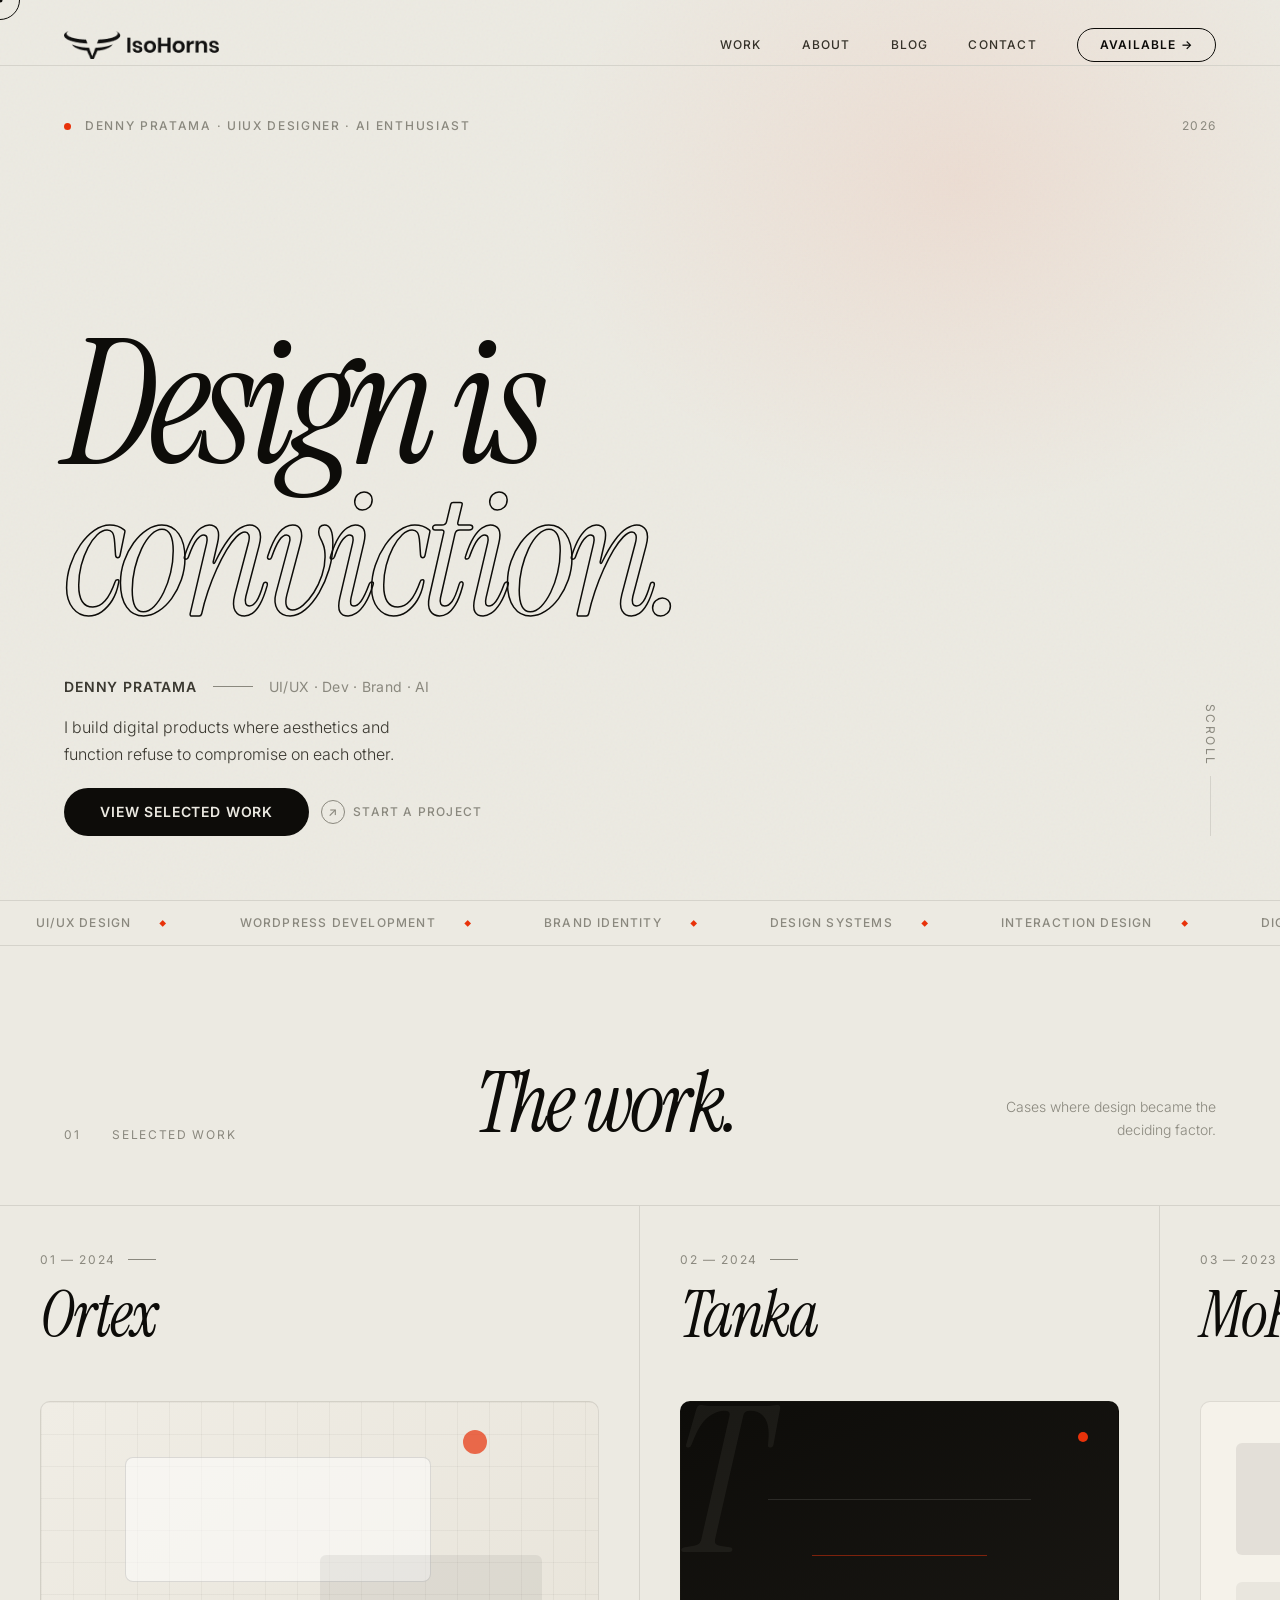
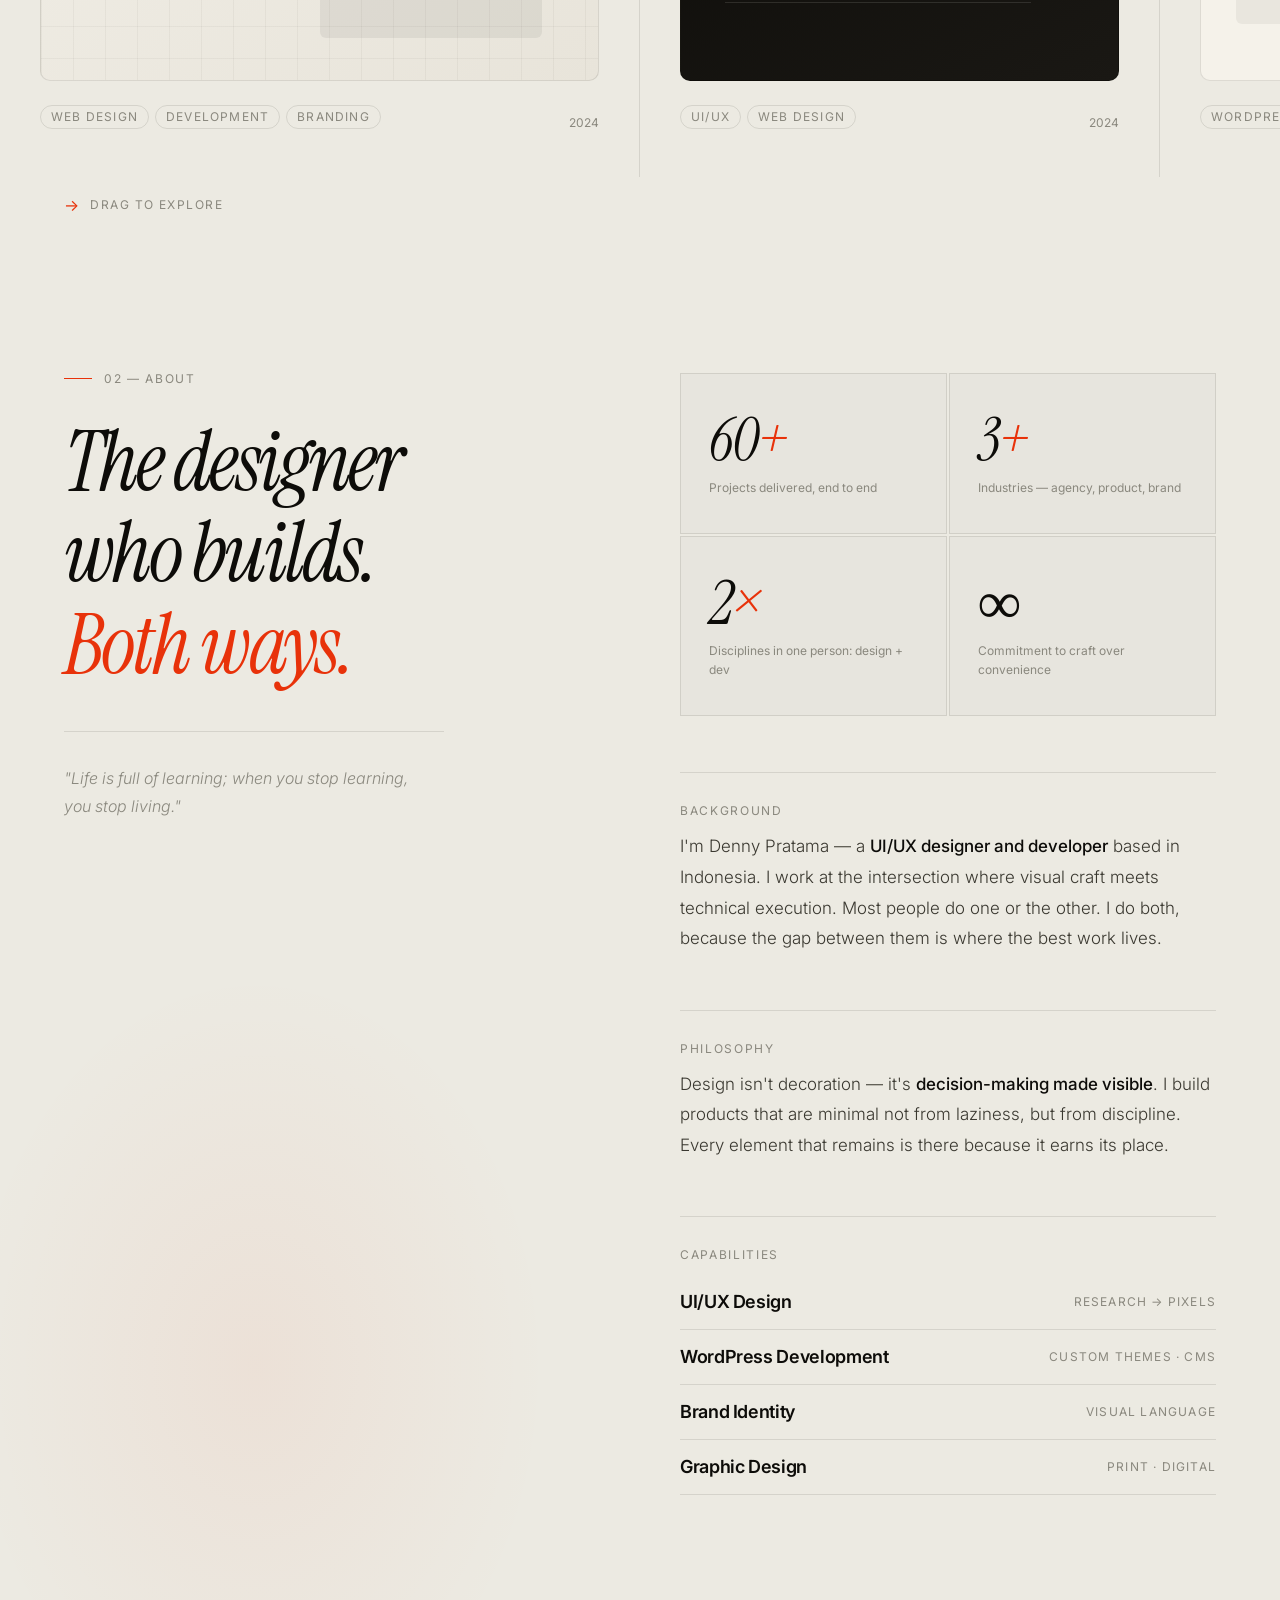
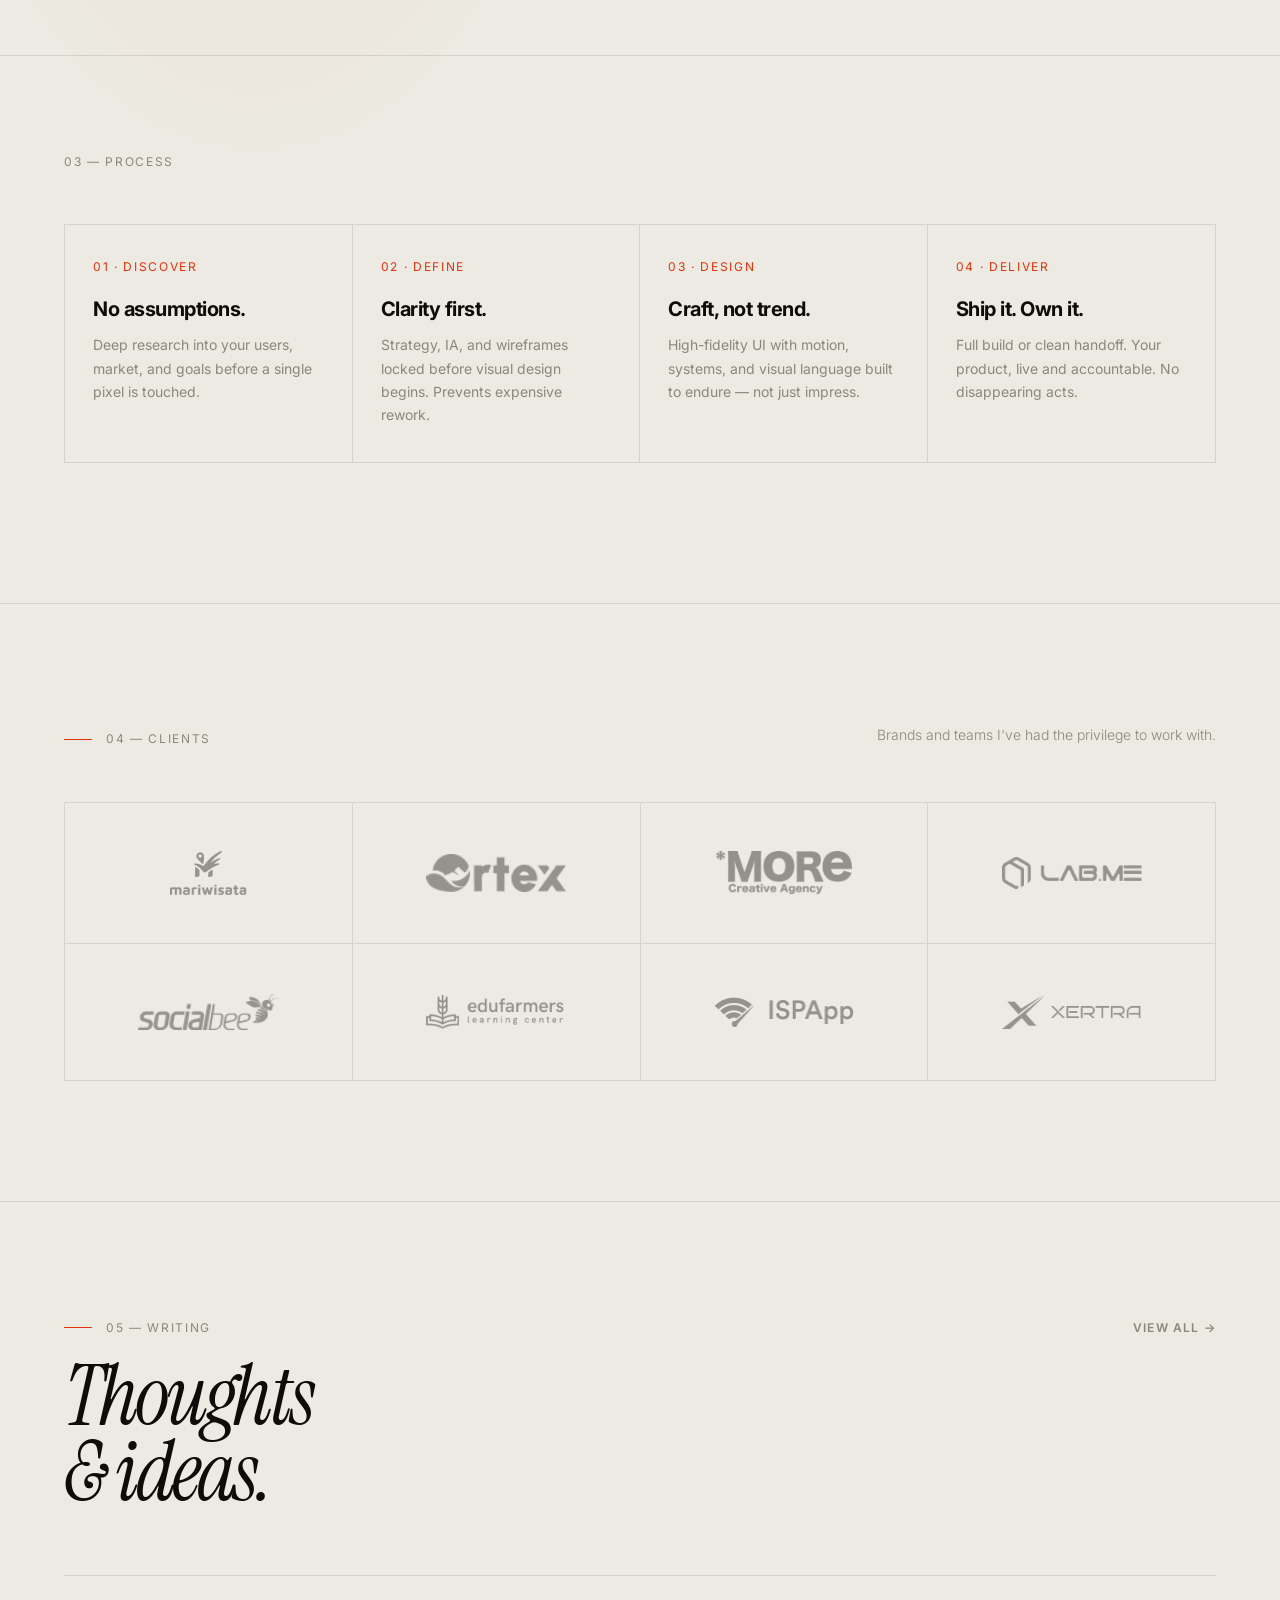
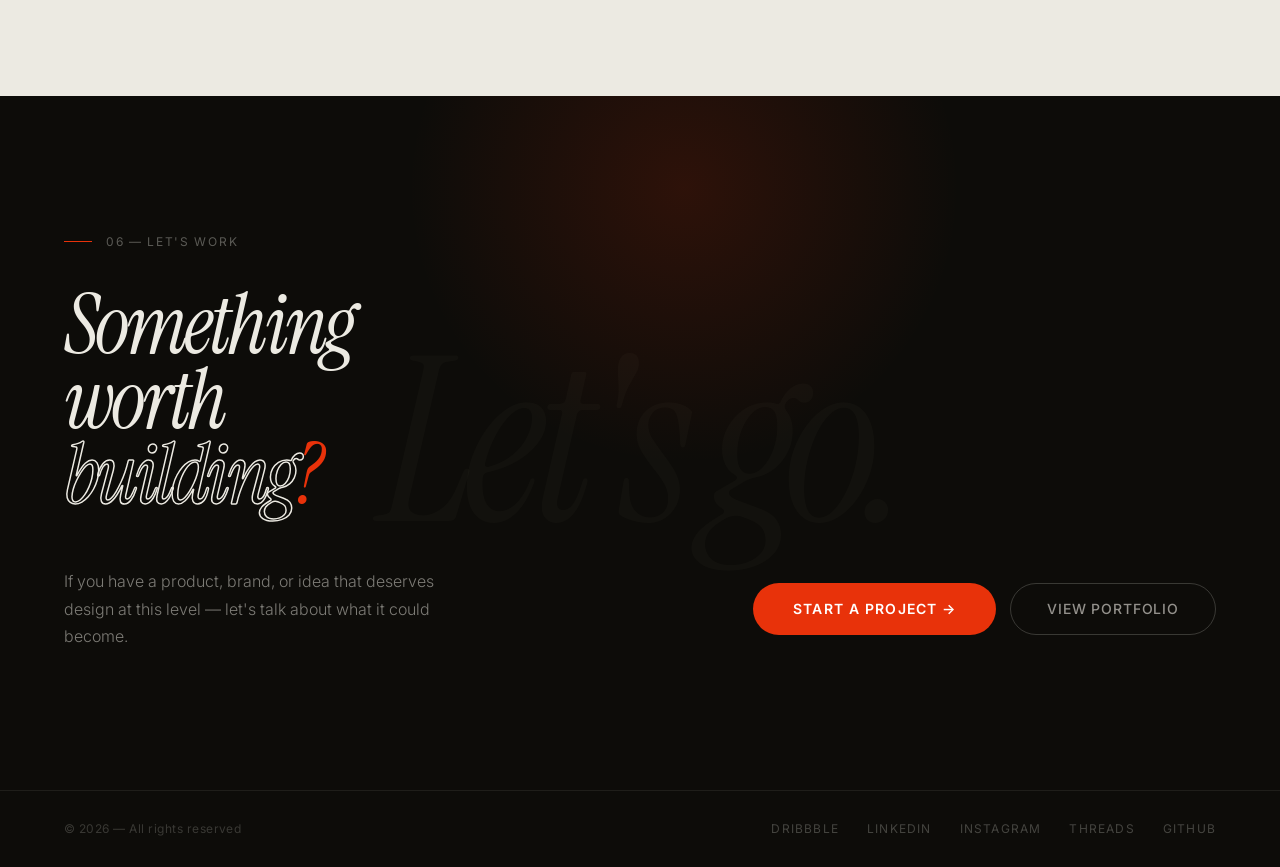
==== commit 689c9a01: "Move assets to /assets folder, replace client text with logos - Create assets/ folder with clean fil" ====
--- a/index.html
+++ b/index.html
@@ -9,7 +9,7 @@
   <link rel="preconnect" href="https://fonts.gstatic.com" crossorigin/>
   <link href="https://fonts.googleapis.com/css2?family=Instrument+Serif:ital@0;1&family=Inter:wght@300;400;500;600;700;800;900&display=swap" rel="stylesheet"/>
 
-  <link rel="icon" type="image/png" href="logo.png"/>
+  <link rel="icon" type="image/png" href="assets/logo.png"/>
   <link rel="stylesheet" href="style.css"/>
 </head>
 <body>
@@ -21,7 +21,7 @@
   <!-- ── NAV ── -->
   <nav>
     <a class="nav-logo" href="#">
-      <img src="logo.png" alt="Denny Pratama" class="nav-logo-img"/>
+      <img src="assets/logo.png" alt="Denny Pratama" class="nav-logo-img"/>
     </a>
     <div class="nav-right">
       <a class="nav-link" href="#work">Work</a>
@@ -344,38 +344,29 @@
       <p class="clients-desc">Brands and teams I've had the privilege to work with.</p>
     </div>
     <div class="clients-grid">
-      <!-- Row 1 -->
-      <div class="client-cell">
-        <!-- Replace src with actual logo file e.g. src="clients/decodes.png" -->
-        <span class="client-name">Decodes Media</span>
-      </div>
-      <div class="client-cell">
-        <span class="client-name">Mariwisata</span>
-      </div>
-      <div class="client-cell">
-        <span class="client-name">Ortex</span>
-      </div>
-      <div class="client-cell">
-        <span class="client-name">*MORe Creative Agency</span>
-      </div>
-      <div class="client-cell">
-        <span class="client-name">IsoHorns</span>
-      </div>
-      <!-- Row 2 -->
-      <div class="client-cell">
-        <span class="client-name">tänka</span>
-      </div>
-      <div class="client-cell">
-        <span class="client-name">LAB.ME</span>
-      </div>
-      <div class="client-cell">
-        <span class="client-name">socialbee</span>
-      </div>
-      <div class="client-cell">
-        <span class="client-name">edufarmers</span>
-      </div>
-      <div class="client-cell">
-        <span class="client-name">ISPApp</span>
+      <div class="client-cell">
+        <img src="assets/client-mariwisata.png" alt="Mariwisata" class="client-logo"/>
+      </div>
+      <div class="client-cell">
+        <img src="assets/client-ortex.png" alt="Ortex" class="client-logo"/>
+      </div>
+      <div class="client-cell">
+        <img src="assets/client-more.png" alt="*MORe Creative Agency" class="client-logo"/>
+      </div>
+      <div class="client-cell">
+        <img src="assets/client-labme.png" alt="LAB.ME" class="client-logo"/>
+      </div>
+      <div class="client-cell">
+        <img src="assets/client-socialbee.png" alt="socialbee" class="client-logo"/>
+      </div>
+      <div class="client-cell">
+        <img src="assets/client-edufarmers.png" alt="edufarmers" class="client-logo"/>
+      </div>
+      <div class="client-cell">
+        <img src="assets/client-ispapp.png" alt="ISPApp" class="client-logo"/>
+      </div>
+      <div class="client-cell">
+        <img src="assets/client-xertra.png" alt="Xertra" class="client-logo"/>
       </div>
     </div>
   </section>
--- a/style.css
+++ b/style.css
@@ -1139,7 +1139,7 @@
     }
     .clients-grid {
       display: grid;
-      grid-template-columns: repeat(5, 1fr);
+      grid-template-columns: repeat(4, 1fr);
       border-top: 1px solid var(--border);
       border-left: 1px solid var(--border);
     }
@@ -1147,27 +1147,20 @@
       border-right: 1px solid var(--border);
       border-bottom: 1px solid var(--border);
       display: flex; align-items: center; justify-content: center;
-      padding: 48px 32px;
+      padding: 48px 40px;
       transition: background 0.3s;
     }
     .client-cell:hover { background: rgba(232,50,10,0.03); }
-    .client-cell img {
-      max-width: 120px; max-height: 40px;
+    .client-logo {
+      max-width: 140px; max-height: 44px;
       width: 100%; height: auto; object-fit: contain;
-      filter: grayscale(1); opacity: 0.45;
+      filter: grayscale(1); opacity: 0.4;
       transition: opacity 0.3s, filter 0.3s;
     }
-    .client-cell:hover img { opacity: 0.85; filter: grayscale(0.2); }
-    .client-name {
-      font-size: 13px; font-weight: 500; letter-spacing: 0.04em;
-      color: var(--ink-3); text-align: center; line-height: 1.4;
-      transition: color 0.3s;
-      /* Remove once real logo images are added */
-    }
-    .client-cell:hover .client-name { color: var(--ink); }
+    .client-cell:hover .client-logo { opacity: 1; filter: grayscale(0); }
 
     @media (max-width: 1024px) {
-      .clients-grid { grid-template-columns: repeat(3, 1fr); }
+      .clients-grid { grid-template-columns: repeat(4, 1fr); }
     }
     @media (max-width: 768px) {
       #clients { padding: 80px 24px; }
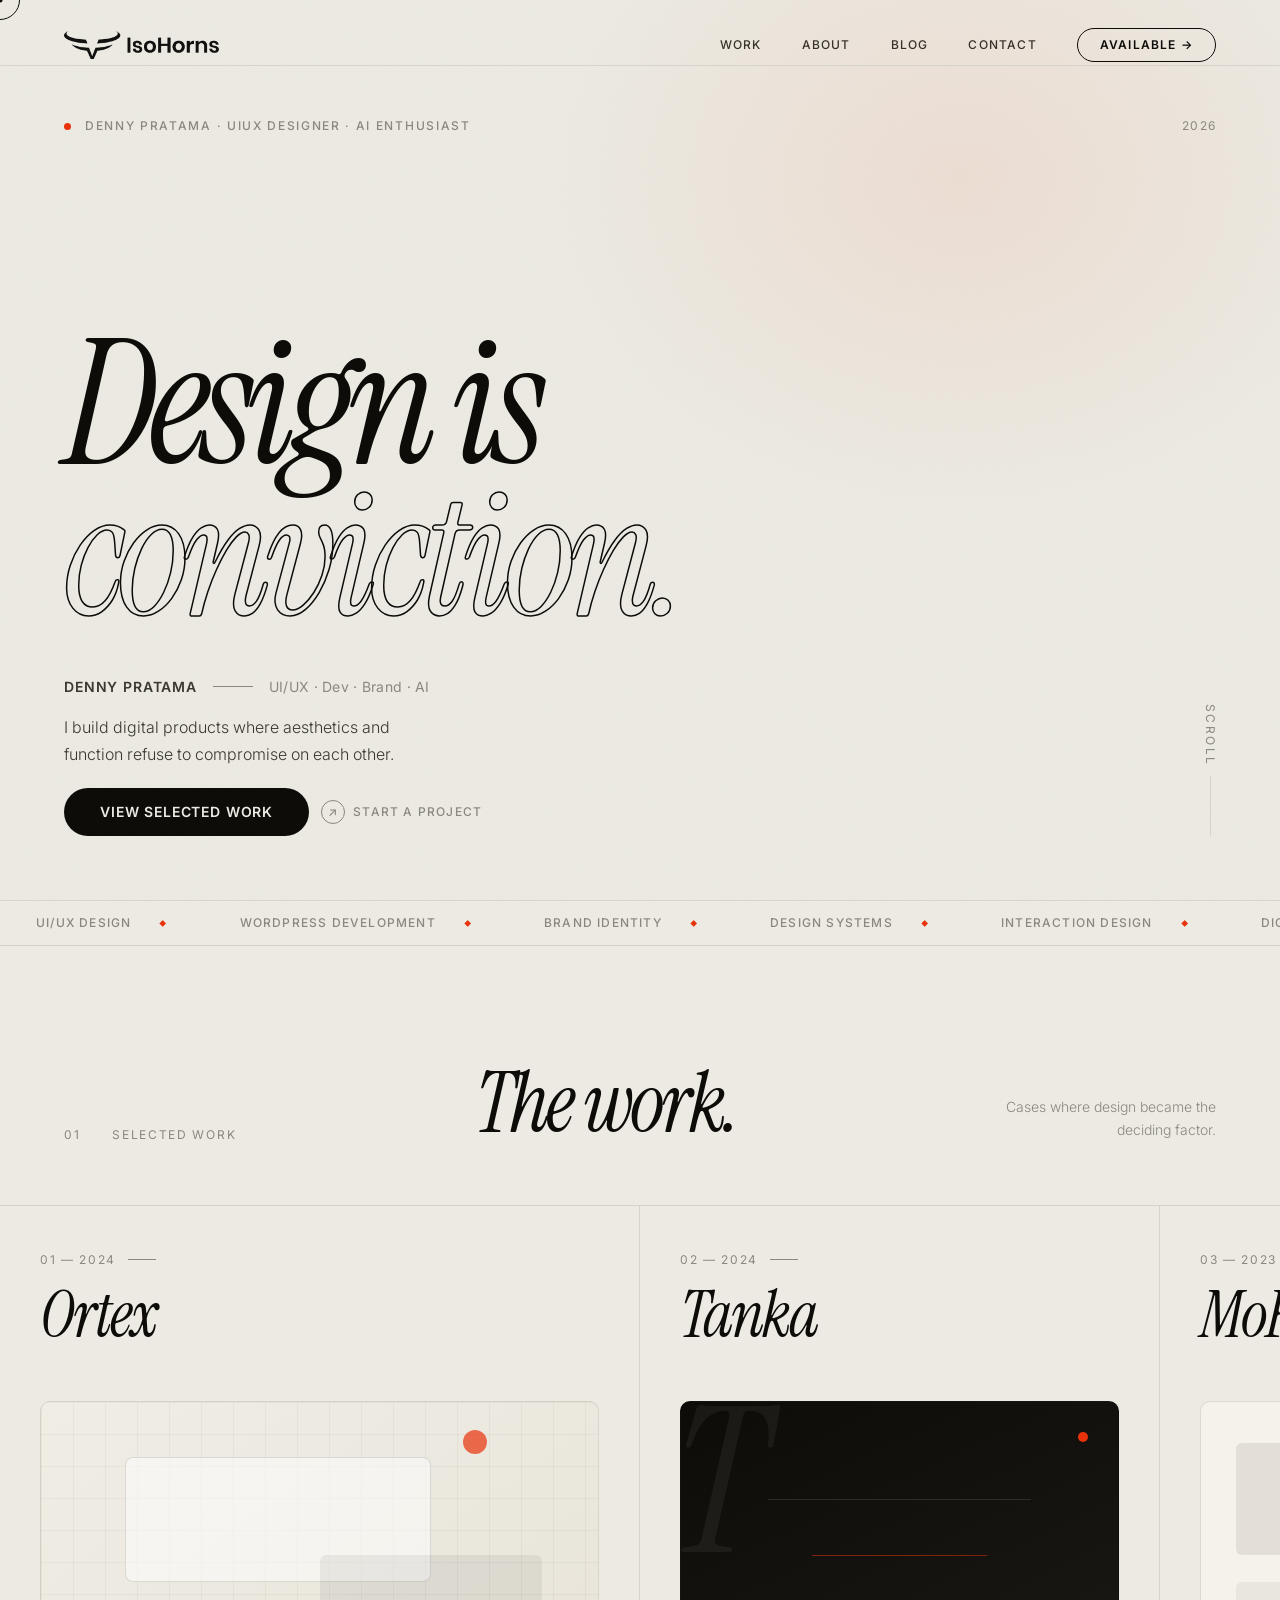
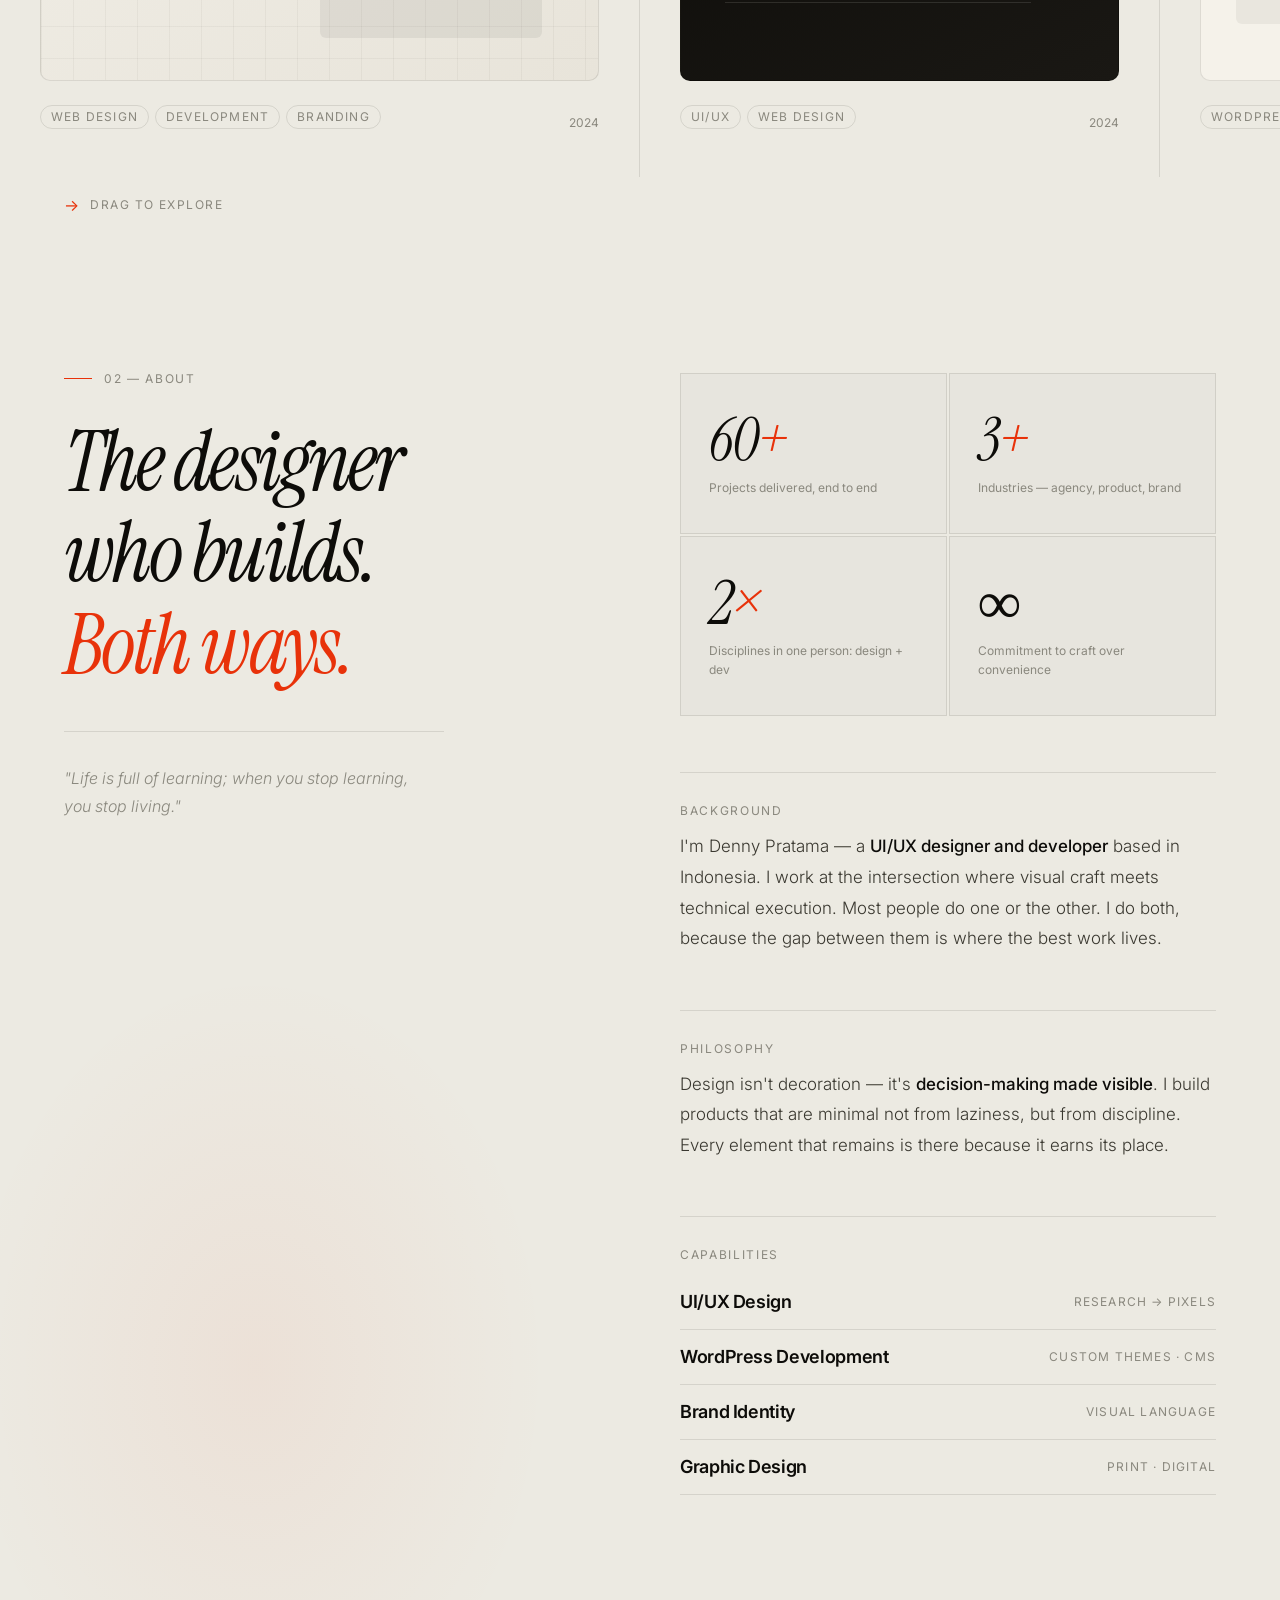
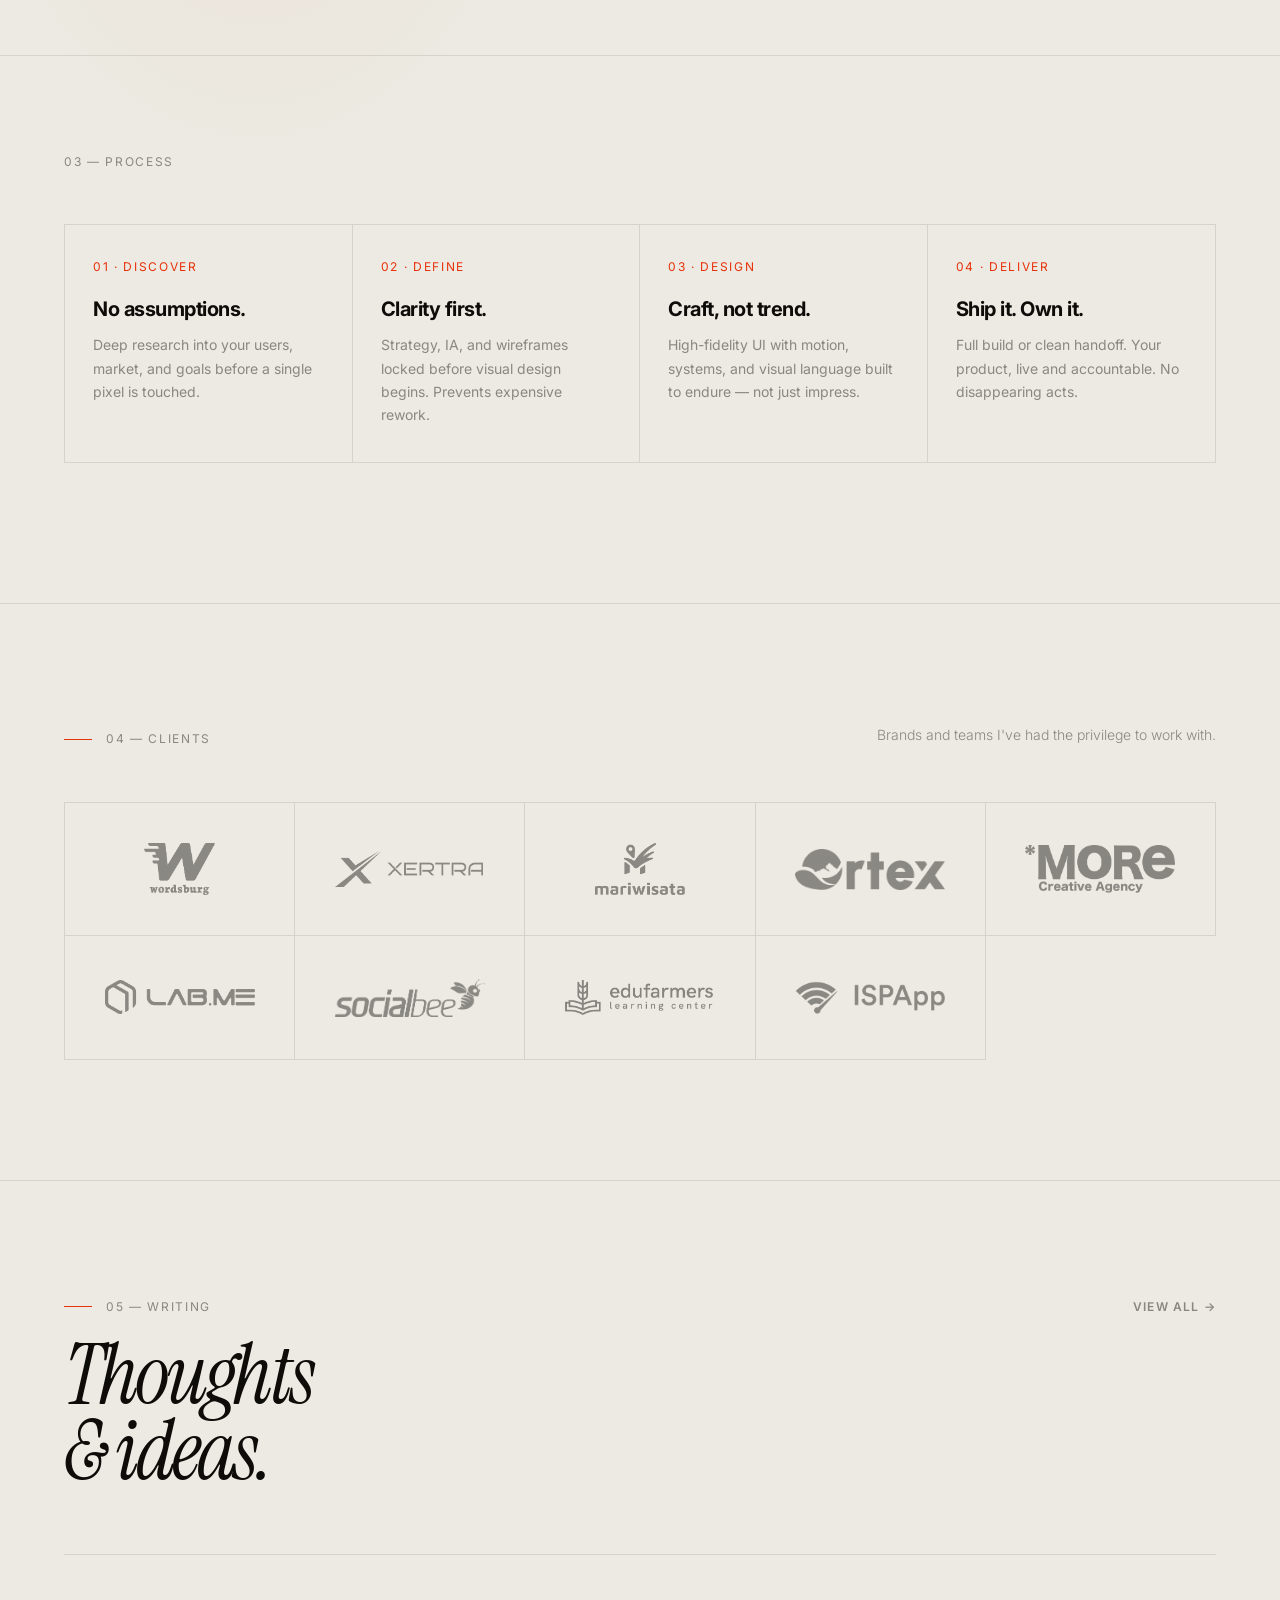
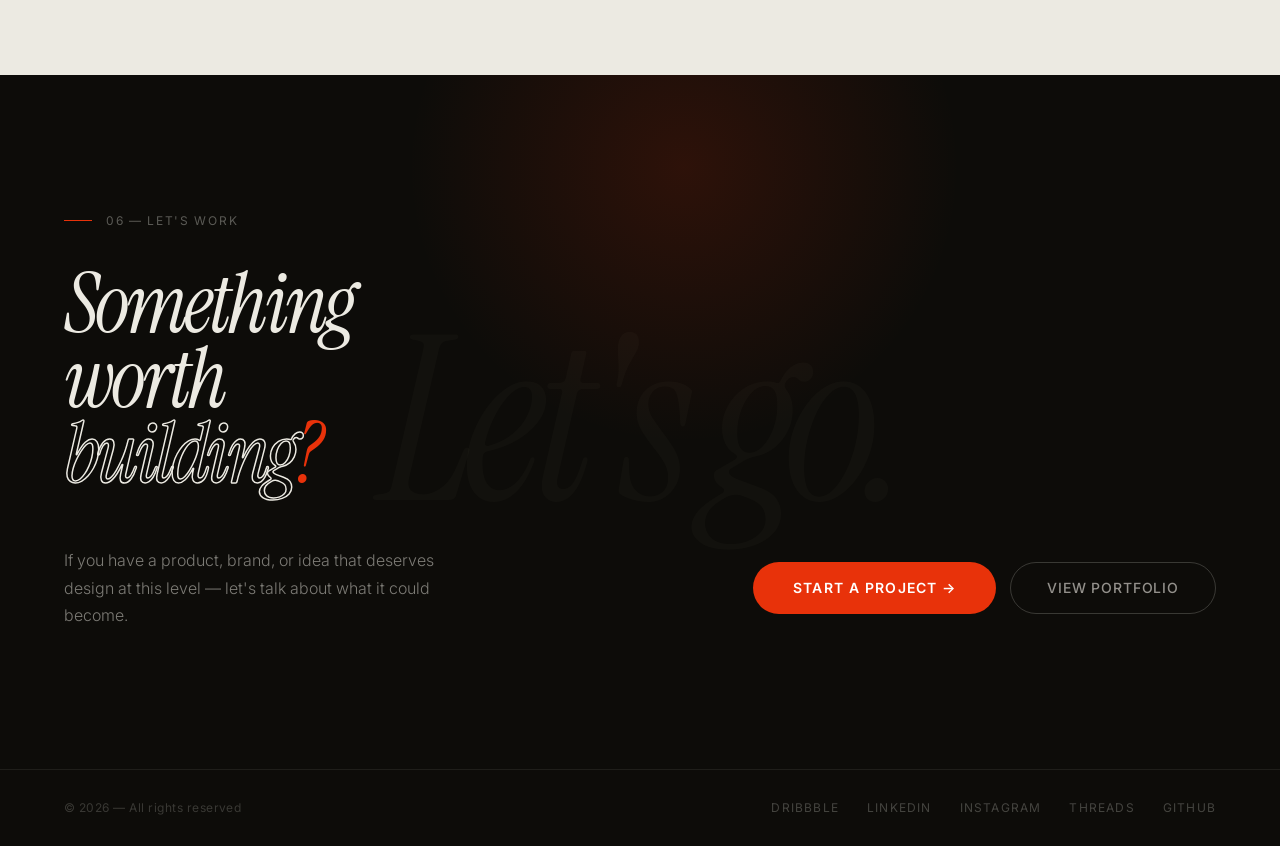
==== commit 33288adc: "Update client logos — higher res, add Wordsburg, reorder - Replace all 8 client logos with higher re" ====
--- a/index.html
+++ b/index.html
@@ -345,6 +345,12 @@
     </div>
     <div class="clients-grid">
       <div class="client-cell">
+        <img src="assets/client-wordsburg.png" alt="Wordsburg" class="client-logo"/>
+      </div>
+      <div class="client-cell">
+        <img src="assets/client-xertra.png" alt="Xertra" class="client-logo"/>
+      </div>
+      <div class="client-cell">
         <img src="assets/client-mariwisata.png" alt="Mariwisata" class="client-logo"/>
       </div>
       <div class="client-cell">
@@ -364,9 +370,6 @@
       </div>
       <div class="client-cell">
         <img src="assets/client-ispapp.png" alt="ISPApp" class="client-logo"/>
-      </div>
-      <div class="client-cell">
-        <img src="assets/client-xertra.png" alt="Xertra" class="client-logo"/>
       </div>
     </div>
   </section>
--- a/style.css
+++ b/style.css
@@ -1139,7 +1139,7 @@
     }
     .clients-grid {
       display: grid;
-      grid-template-columns: repeat(4, 1fr);
+      grid-template-columns: repeat(5, 1fr);
       border-top: 1px solid var(--border);
       border-left: 1px solid var(--border);
     }
@@ -1147,20 +1147,20 @@
       border-right: 1px solid var(--border);
       border-bottom: 1px solid var(--border);
       display: flex; align-items: center; justify-content: center;
-      padding: 48px 40px;
+      padding: 40px 32px;
       transition: background 0.3s;
     }
     .client-cell:hover { background: rgba(232,50,10,0.03); }
     .client-logo {
-      max-width: 140px; max-height: 44px;
+      max-width: 150px; max-height: 52px;
       width: 100%; height: auto; object-fit: contain;
-      filter: grayscale(1); opacity: 0.4;
+      filter: grayscale(1); opacity: 0.45;
       transition: opacity 0.3s, filter 0.3s;
     }
     .client-cell:hover .client-logo { opacity: 1; filter: grayscale(0); }
 
     @media (max-width: 1024px) {
-      .clients-grid { grid-template-columns: repeat(4, 1fr); }
+      .clients-grid { grid-template-columns: repeat(3, 1fr); }
     }
     @media (max-width: 768px) {
       #clients { padding: 80px 24px; }
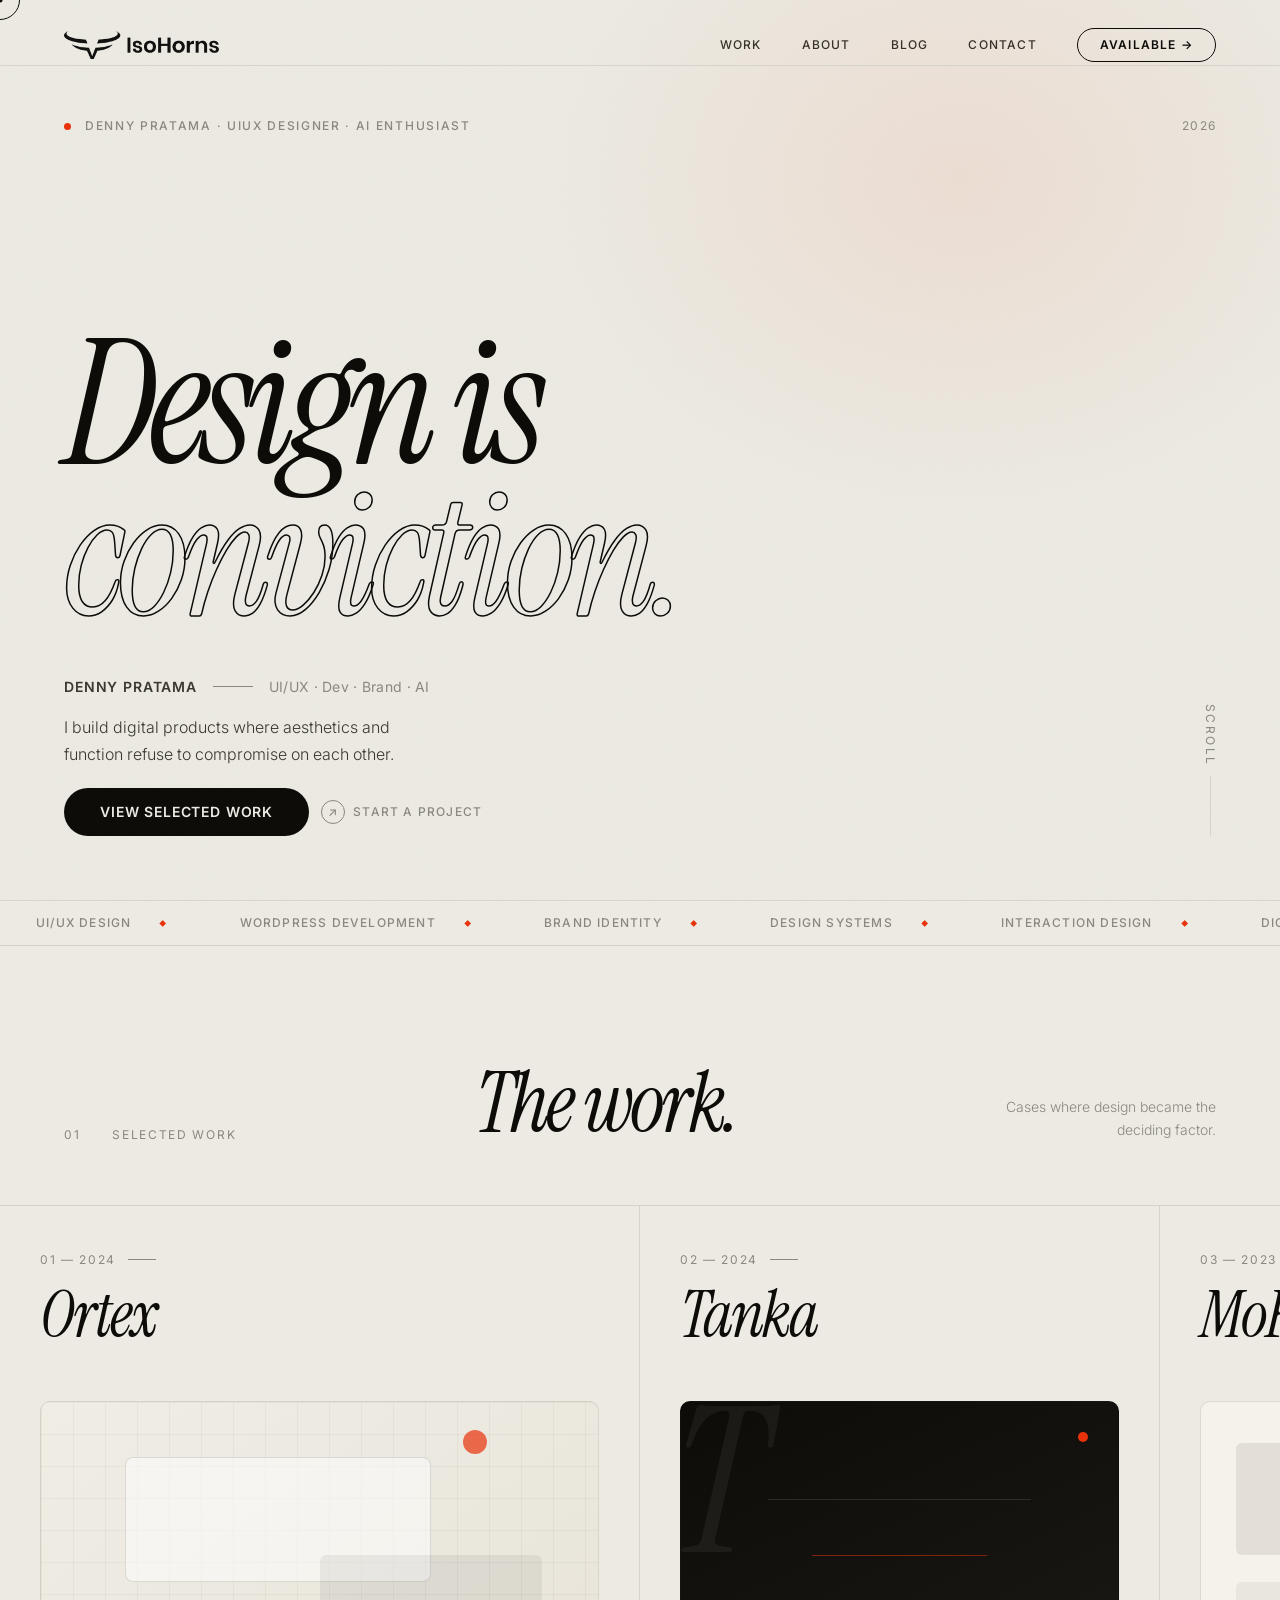
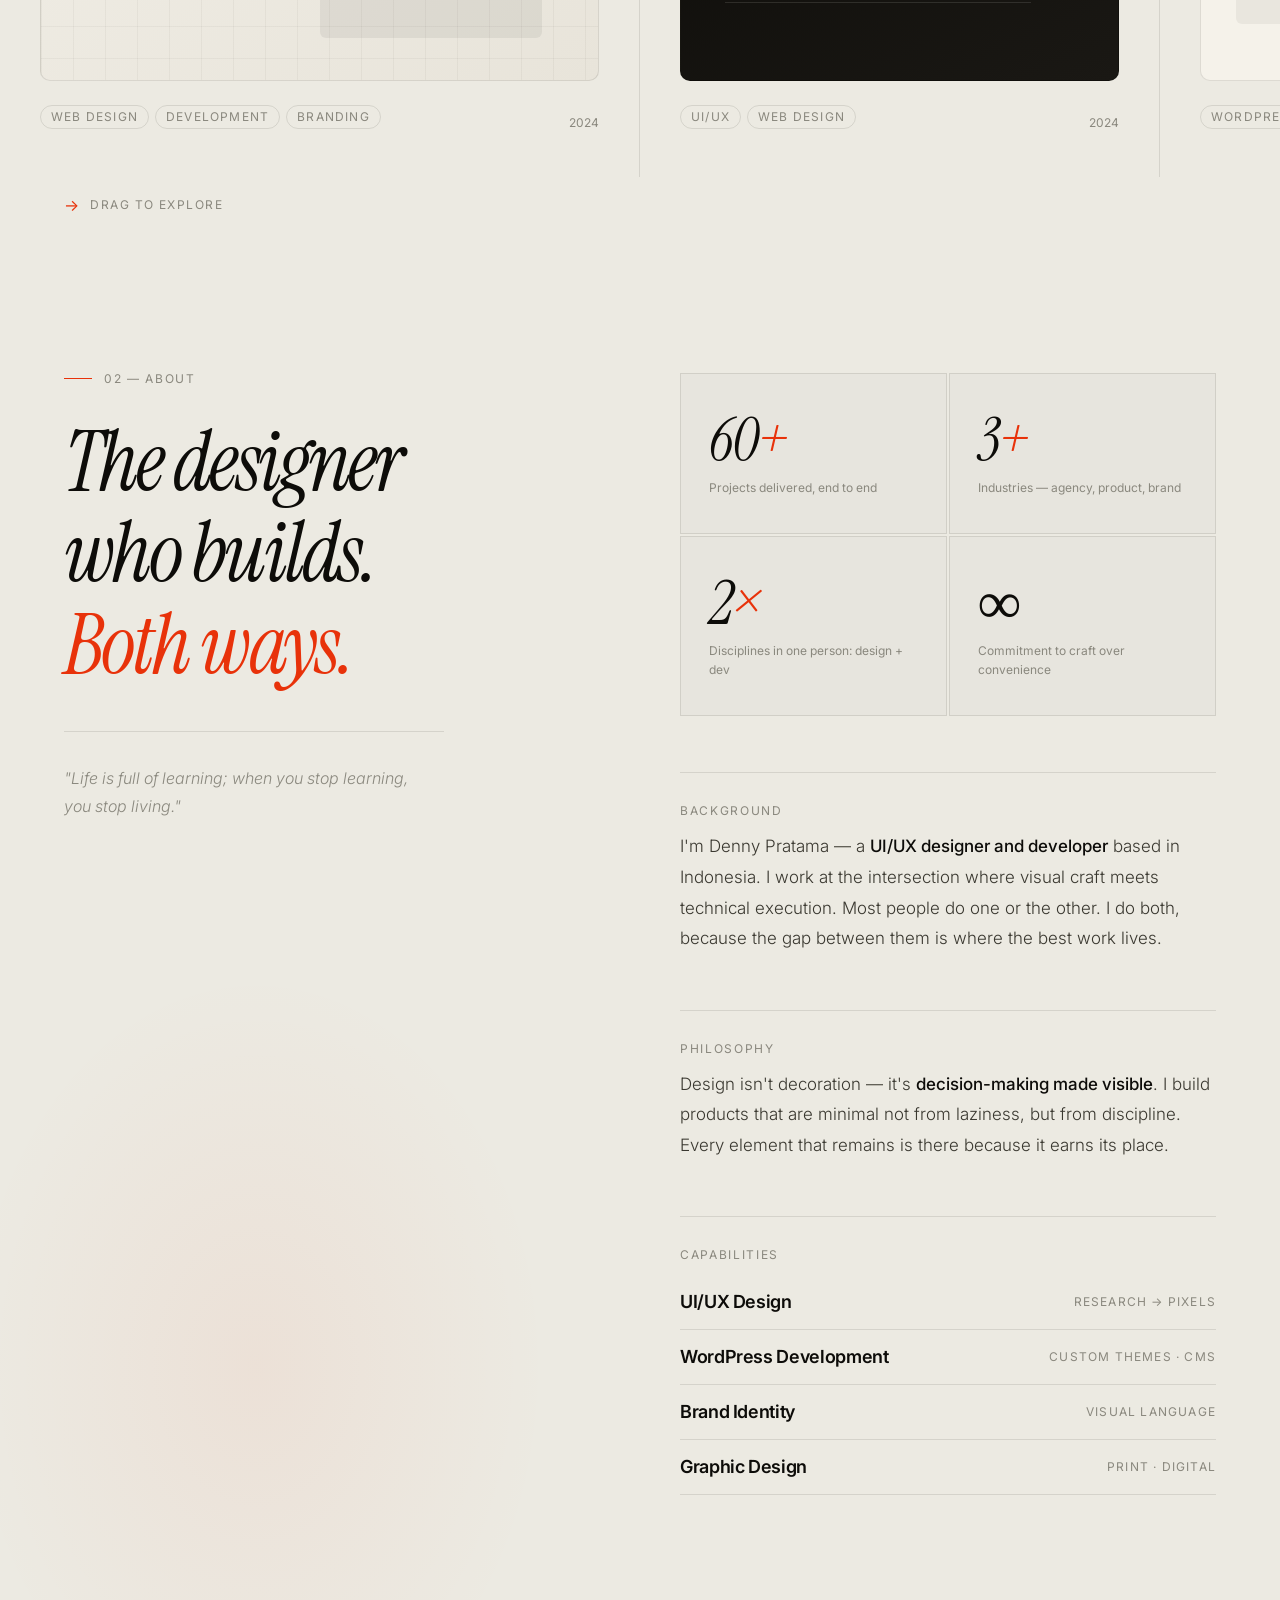
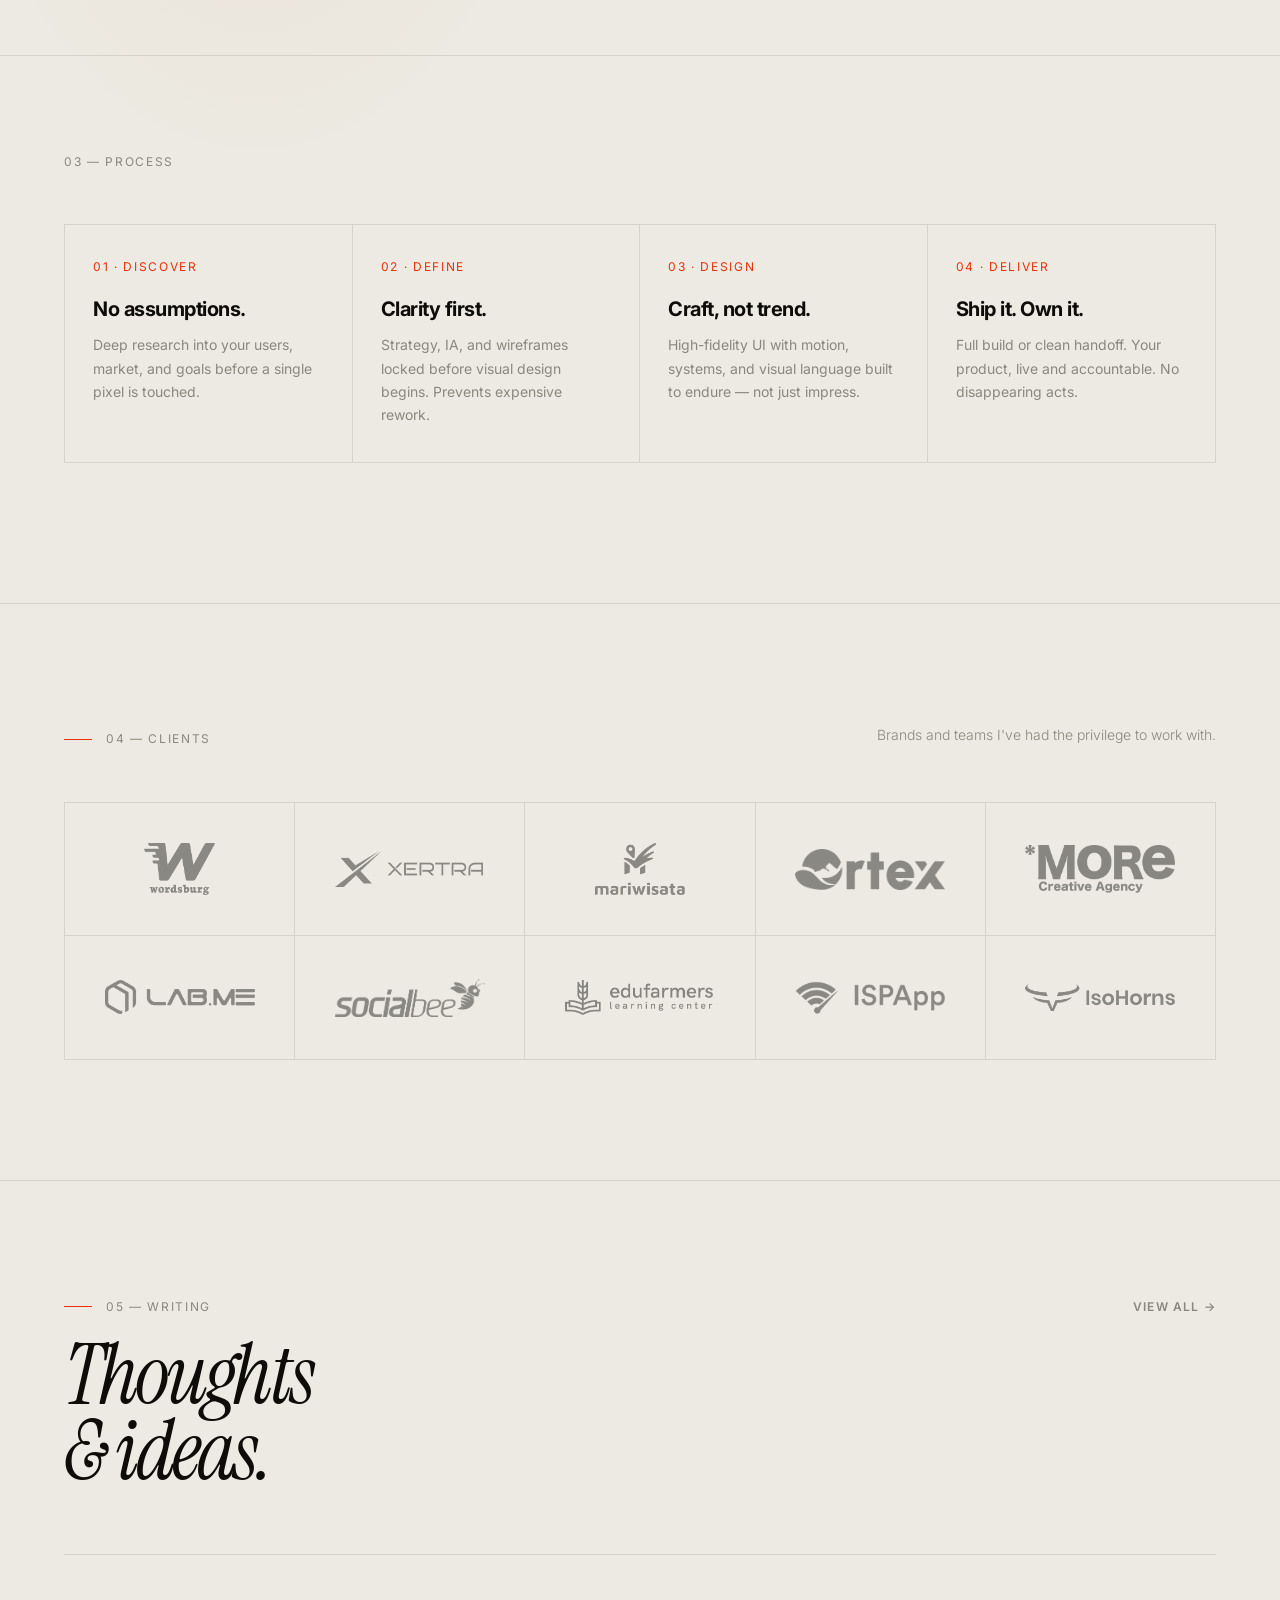
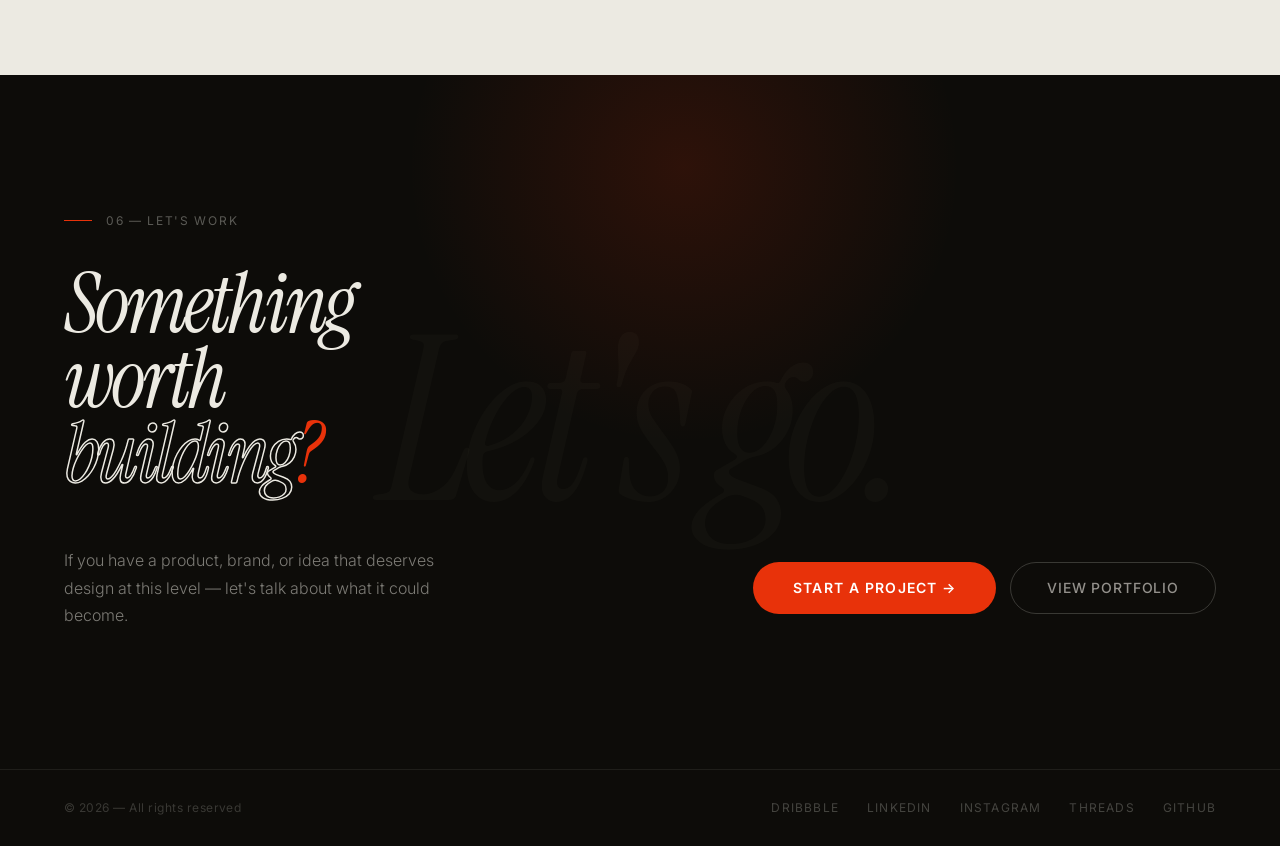
==== commit 26864dcb: "Add IsoHorns (10th client), replace nav logo with DP logo - Add client-isohorns.png to complete the " ====
--- a/index.html
+++ b/index.html
@@ -371,6 +371,9 @@
       <div class="client-cell">
         <img src="assets/client-ispapp.png" alt="ISPApp" class="client-logo"/>
       </div>
+      <div class="client-cell">
+        <img src="assets/client-isohorns.png" alt="IsoHorns" class="client-logo"/>
+      </div>
     </div>
   </section>
 
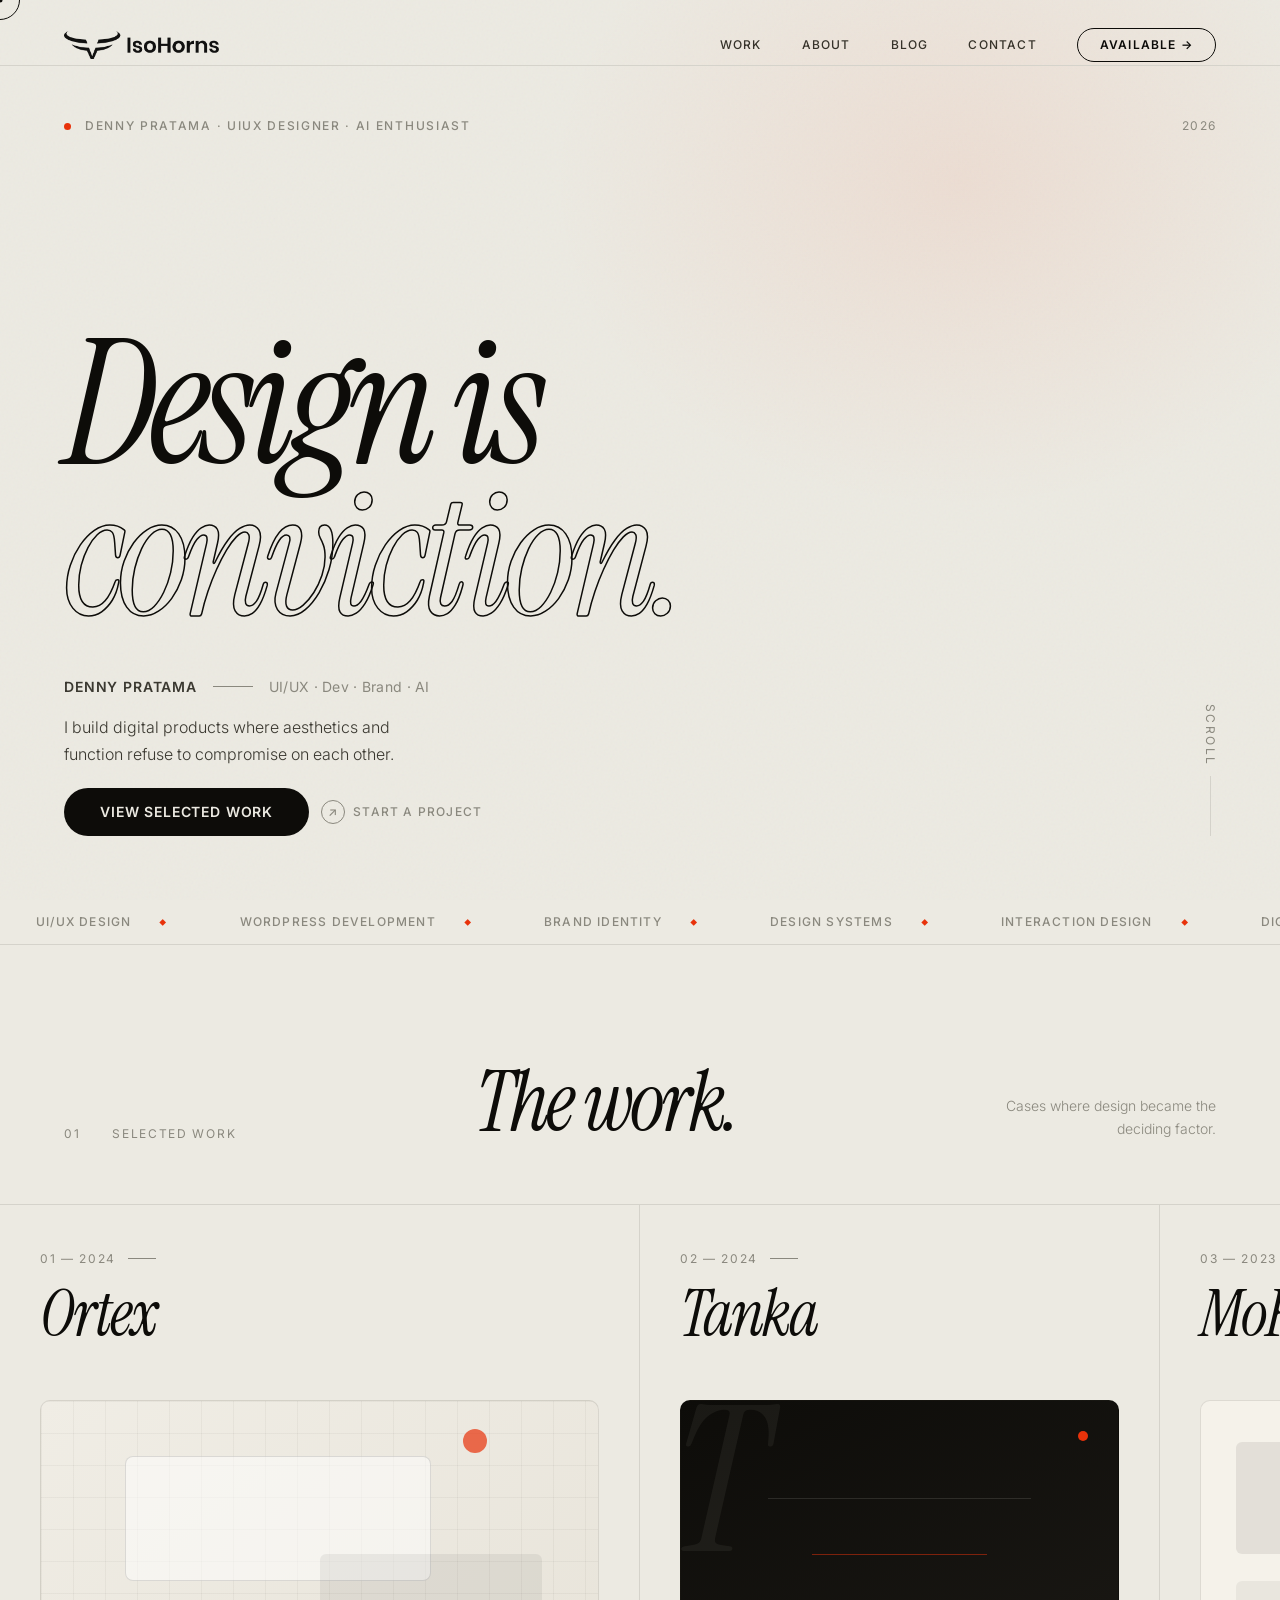
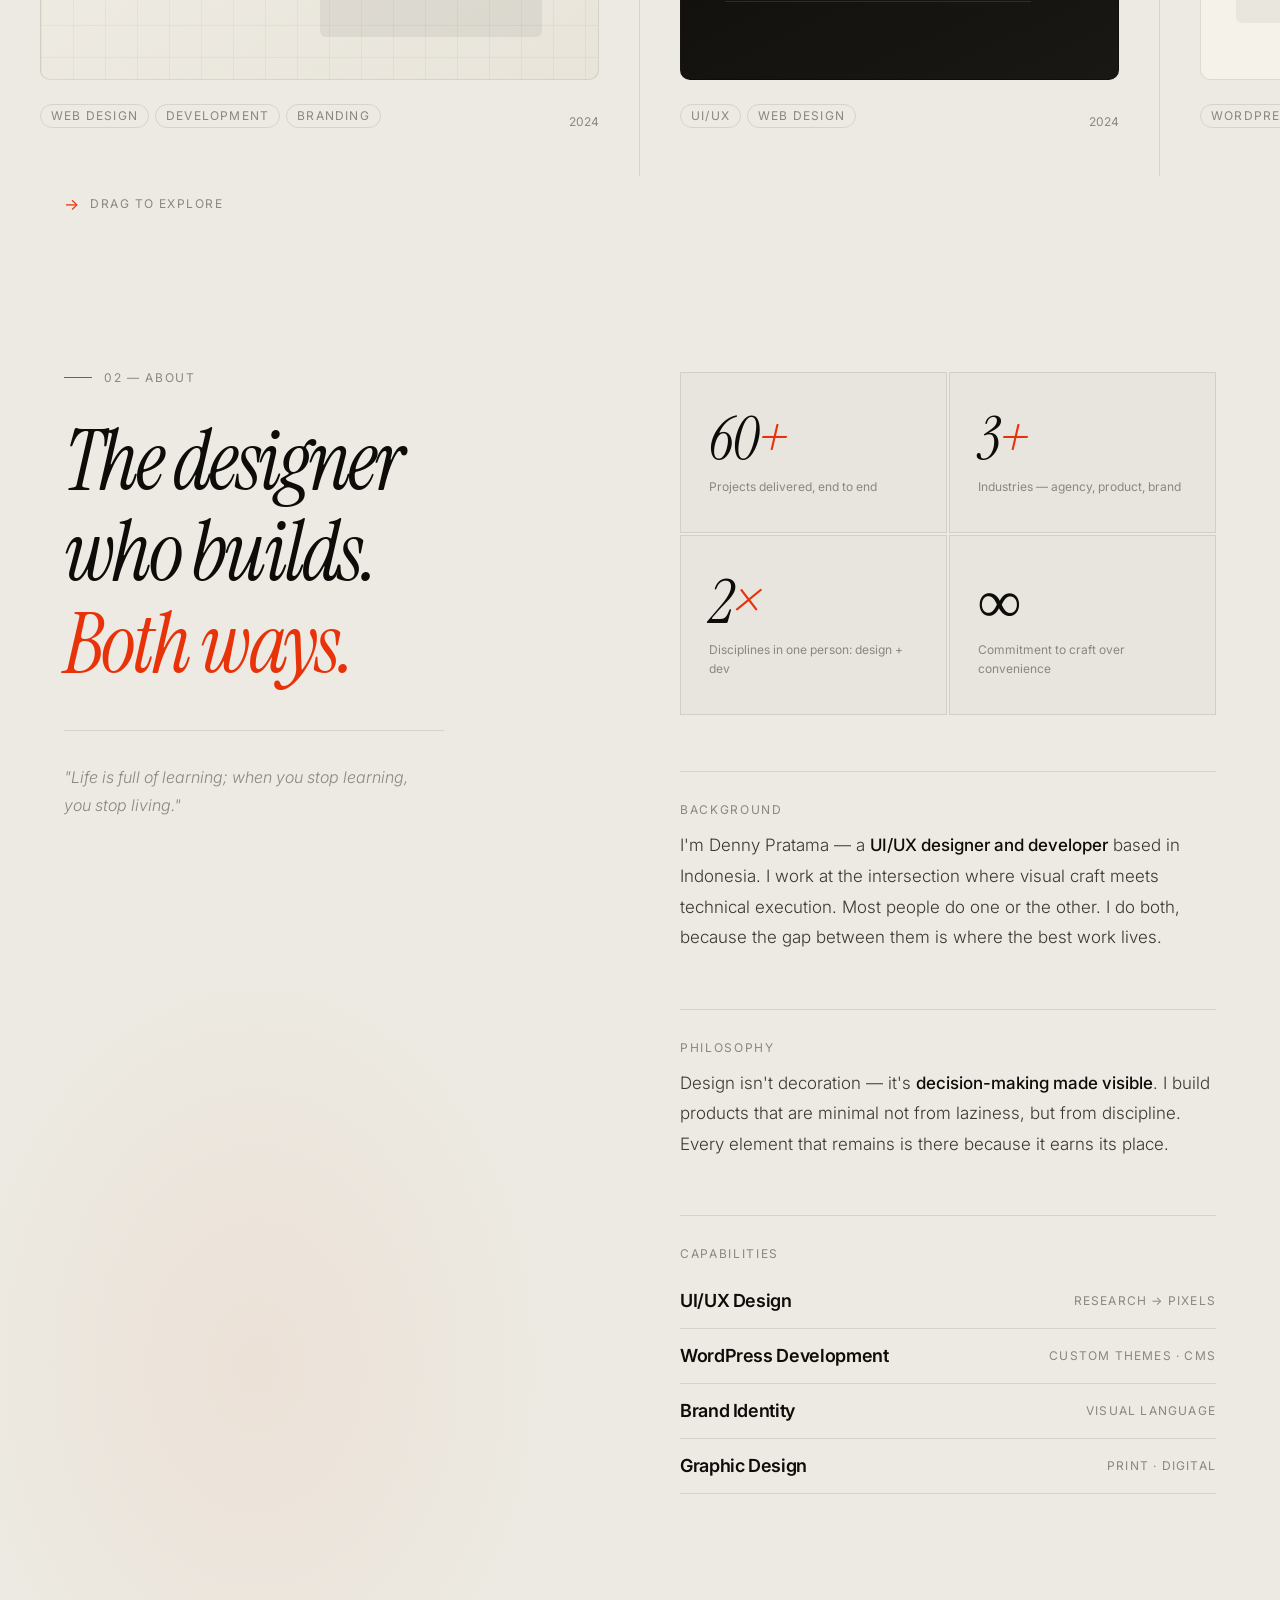
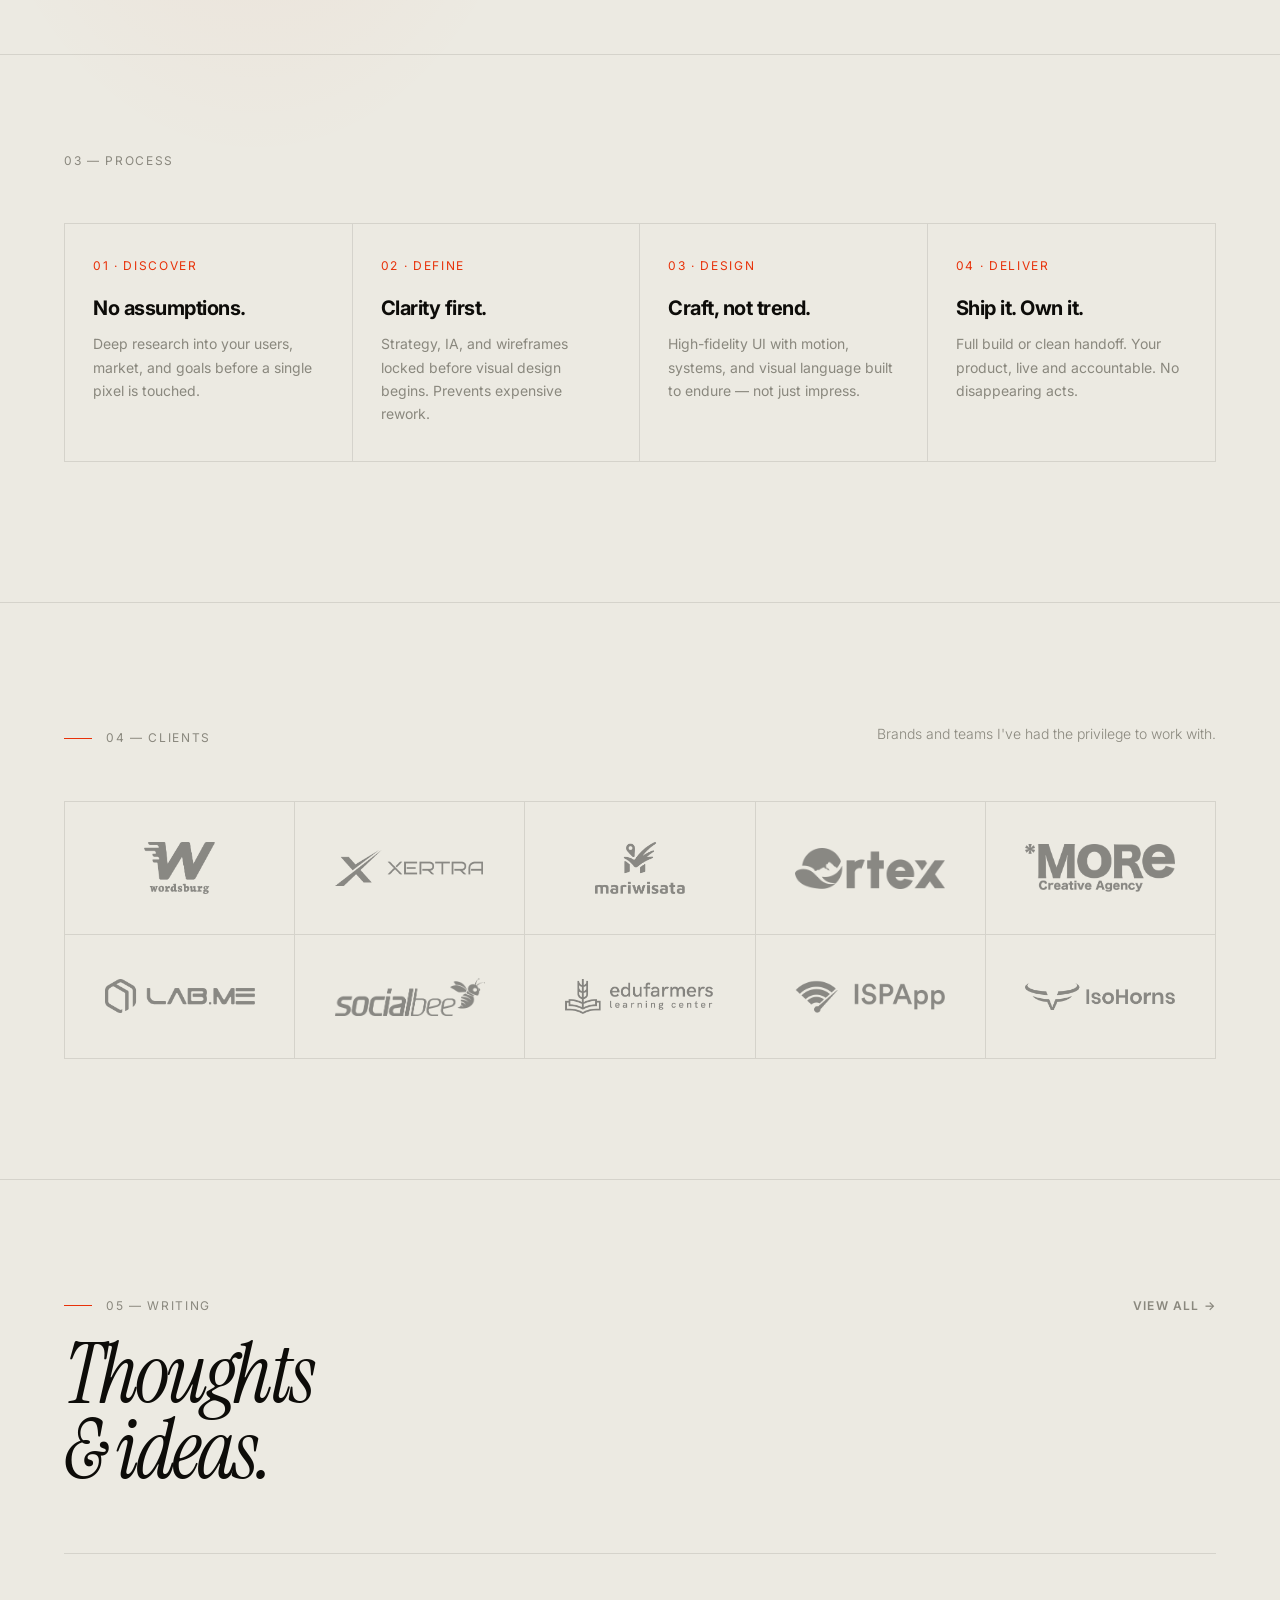
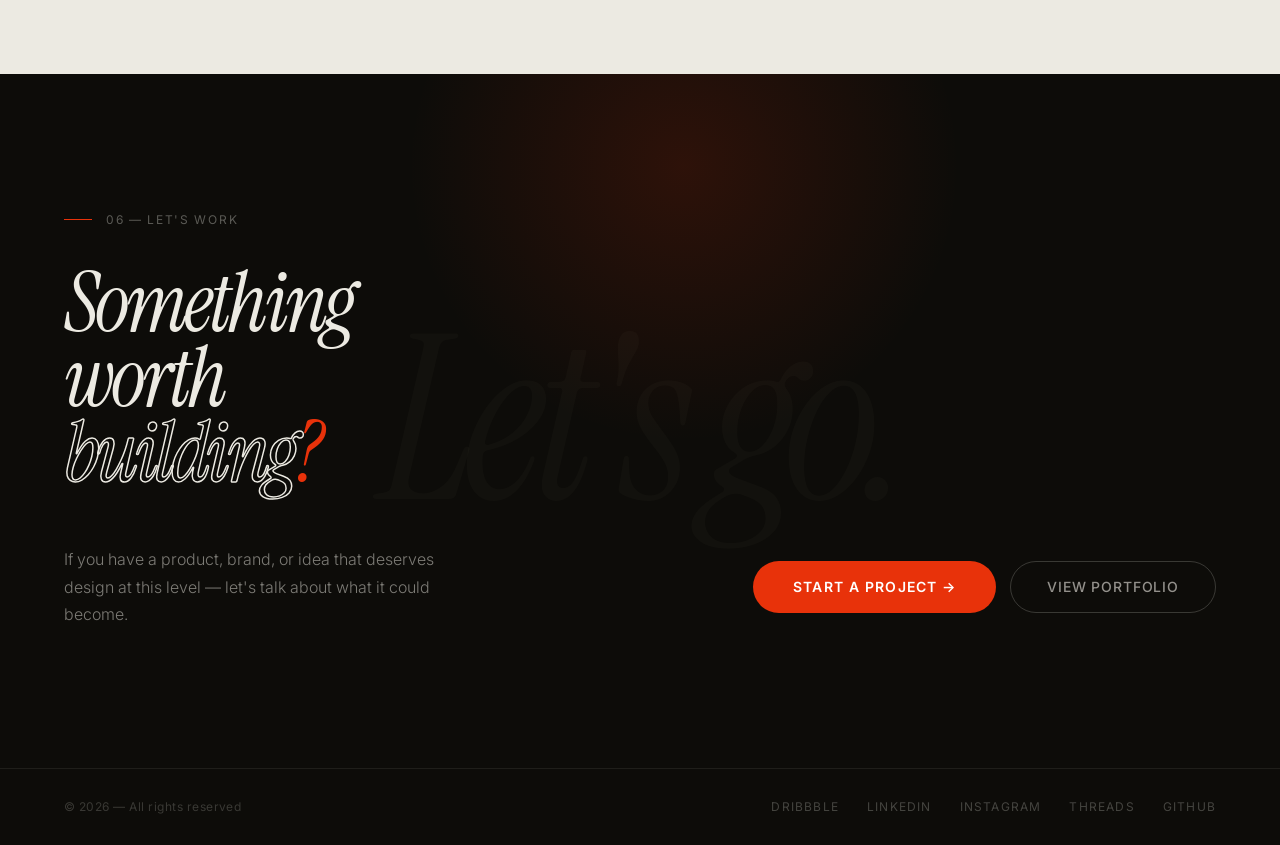
==== commit 198dee72: "Force CSS cache bust with ?v=3 to fix stale LiteSpeed cache Co-Authored-By: Claude Sonnet 4.6 <norep" ====
--- a/index.html
+++ b/index.html
@@ -10,7 +10,7 @@
   <link href="https://fonts.googleapis.com/css2?family=Instrument+Serif:ital@0;1&family=Inter:wght@300;400;500;600;700;800;900&display=swap" rel="stylesheet"/>
 
   <link rel="icon" type="image/png" href="assets/logo.png"/>
-  <link rel="stylesheet" href="style.css"/>
+  <link rel="stylesheet" href="style.css?v=3"/>
 </head>
 <body>
 
--- a/style.css
+++ b/style.css
@@ -352,7 +352,6 @@
     ═══════════════════════════════════════ */
     .ticker-wrap {
       overflow: hidden;
-      border-top: 1px solid var(--border);
       border-bottom: 1px solid var(--border);
       padding: 16px 0;
       background: var(--paper);
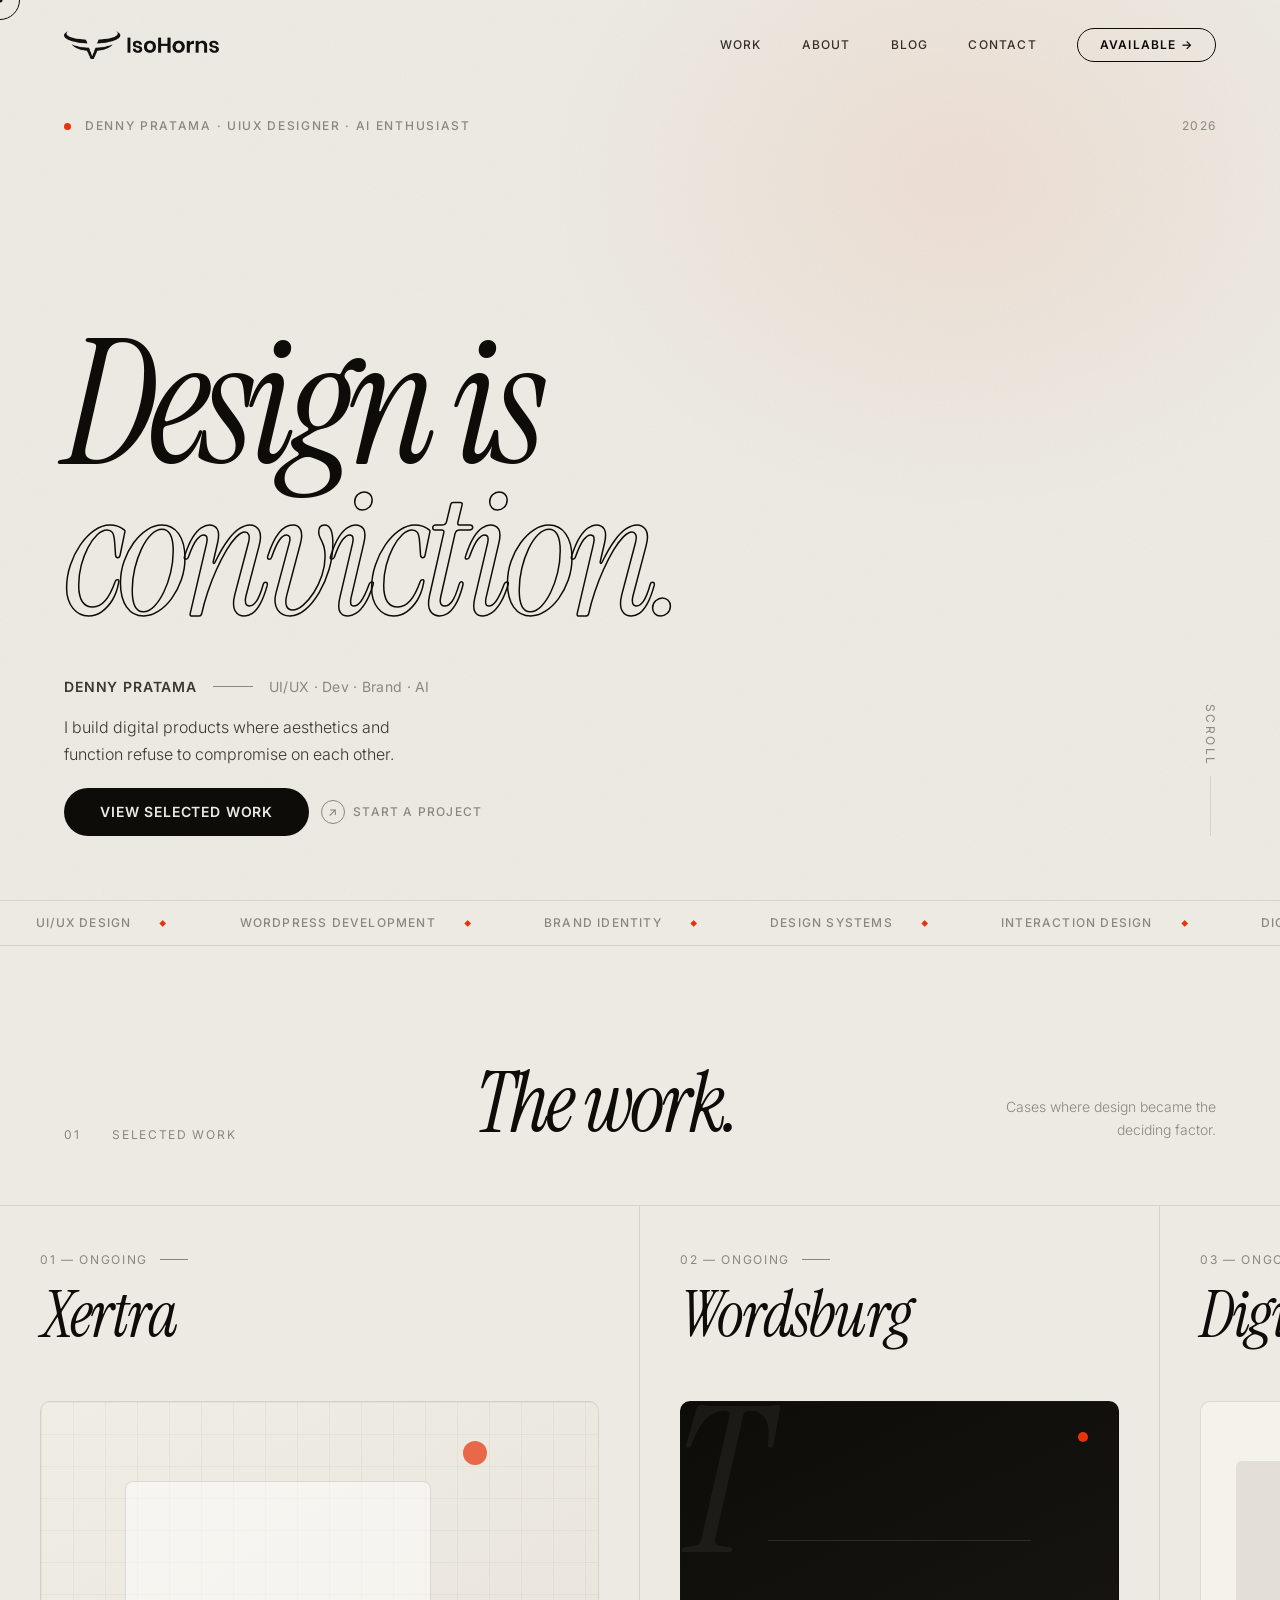
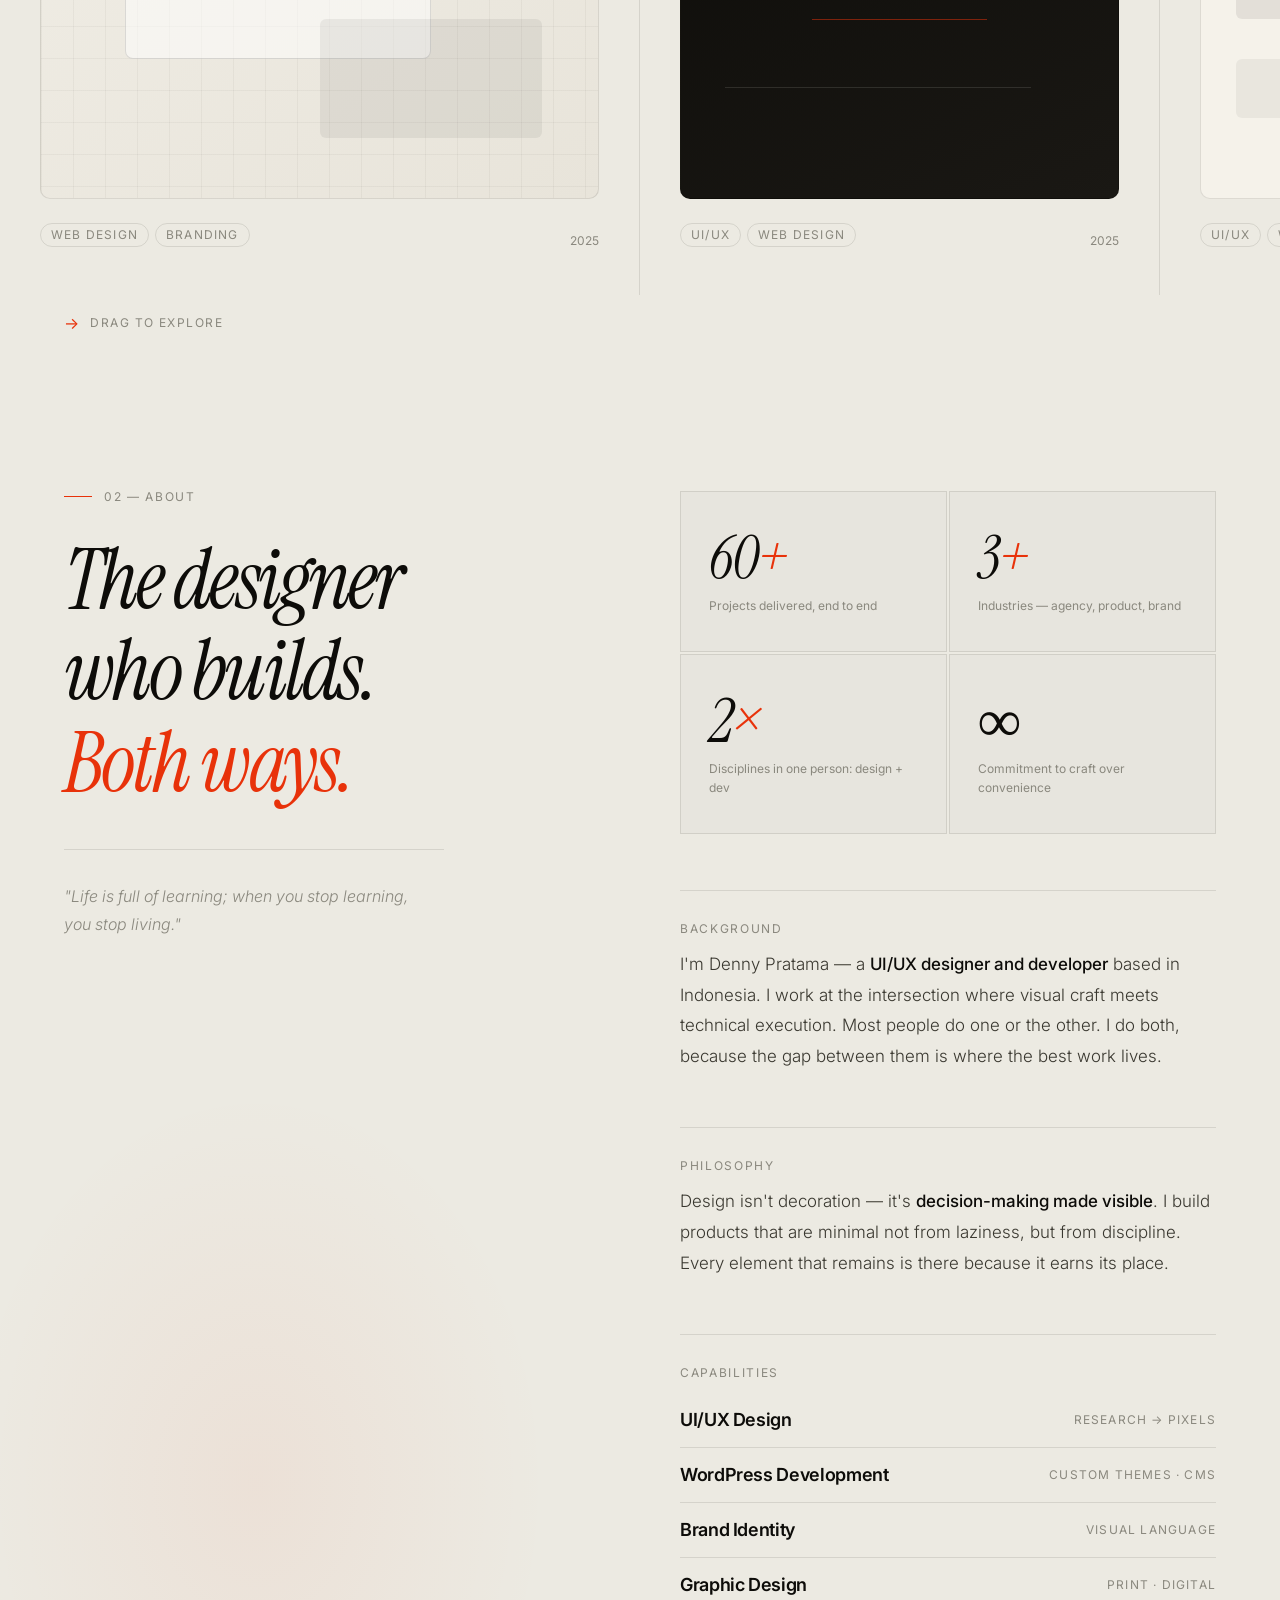
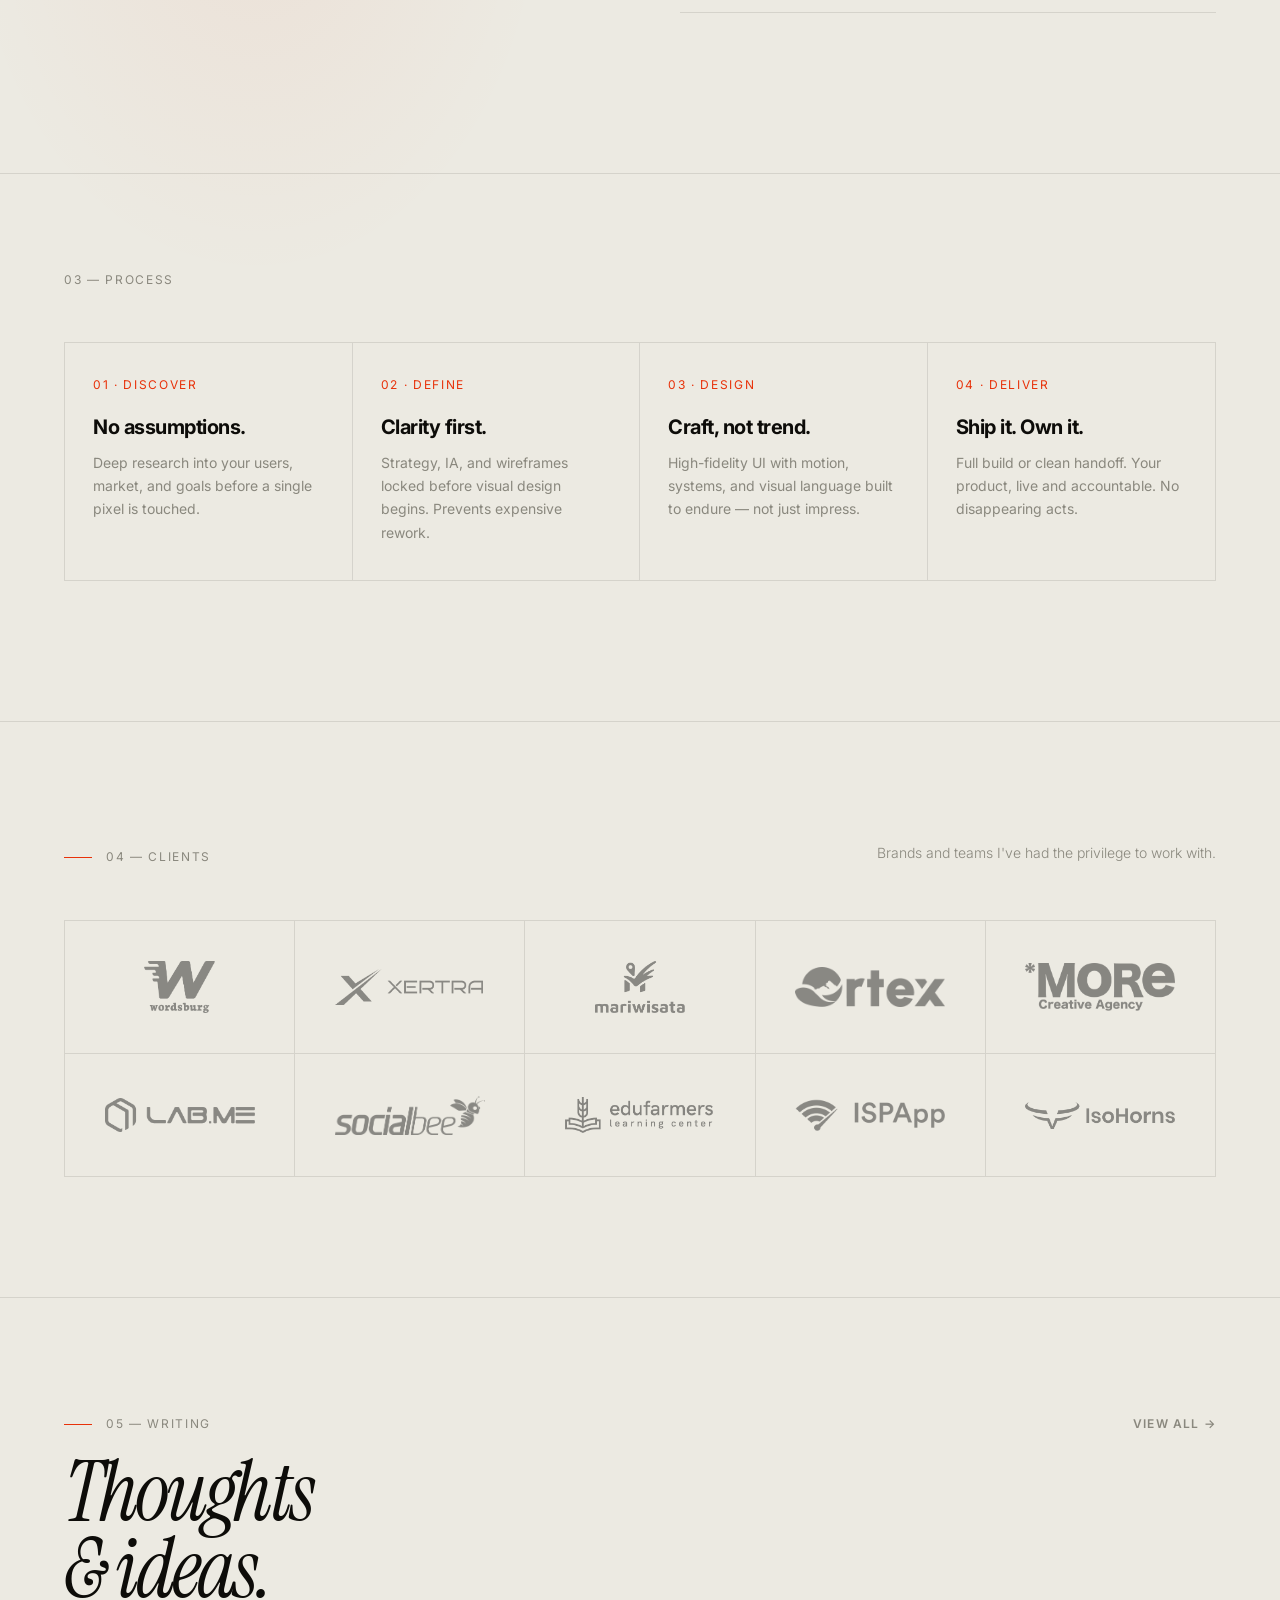
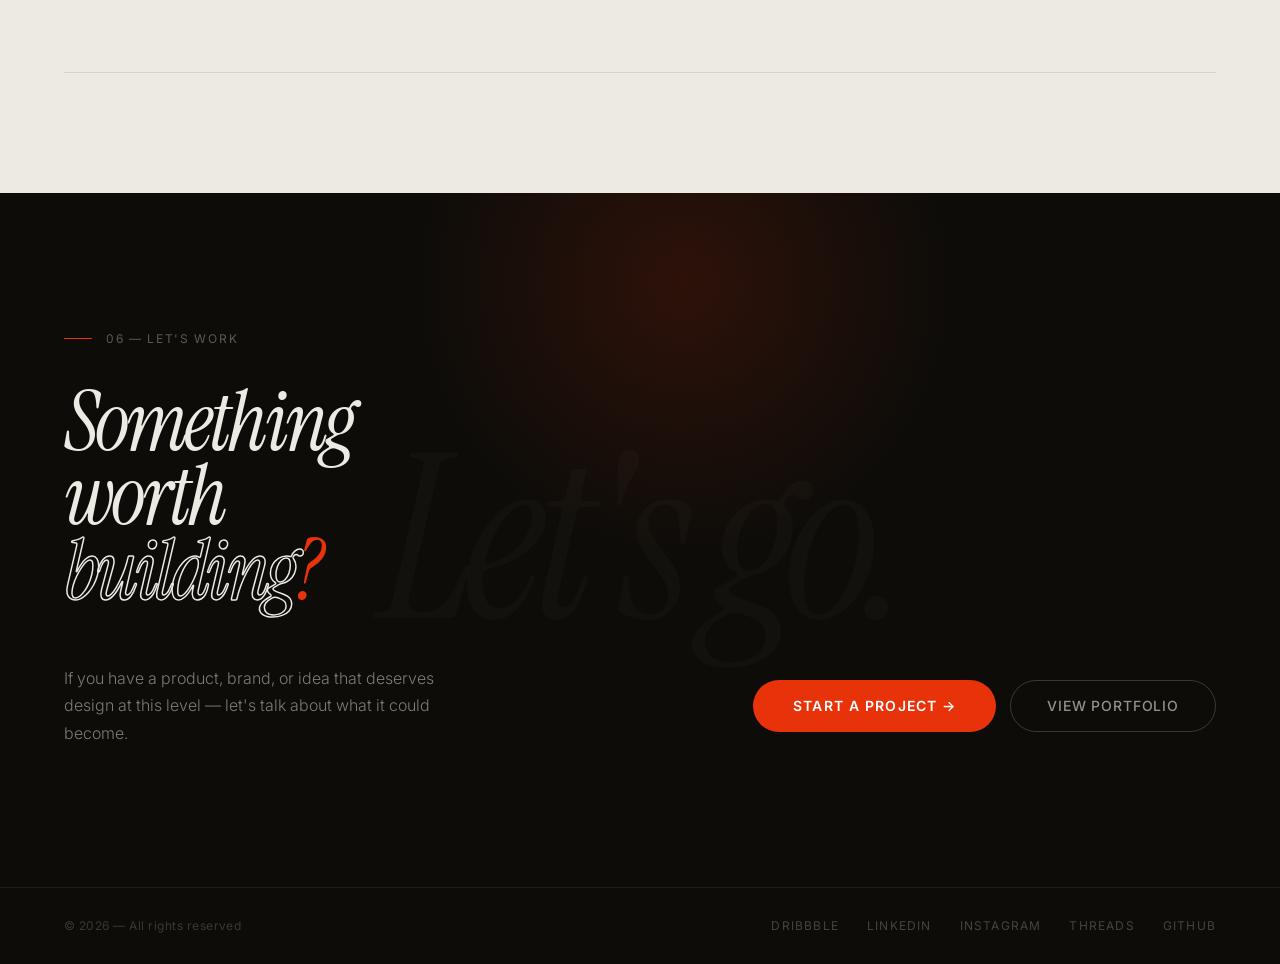
==== commit 3646c6e7: "Fix nav ghost line + restore ticker borders - Move nav-mobile border-bottom to open state only (was " ====
--- a/index.html
+++ b/index.html
@@ -10,7 +10,7 @@
   <link href="https://fonts.googleapis.com/css2?family=Instrument+Serif:ital@0;1&family=Inter:wght@300;400;500;600;700;800;900&display=swap" rel="stylesheet"/>
 
   <link rel="icon" type="image/png" href="assets/logo.png"/>
-  <link rel="stylesheet" href="style.css?v=3"/>
+  <link rel="stylesheet" href="style.css?v=4"/>
 </head>
 <body>
 
@@ -127,11 +127,10 @@
     <div class="hscroll-outer" id="hscroll">
       <div class="hscroll-track">
 
-        <!-- Project 1 — Ortex -->
         <div class="project-panel">
           <div class="proj-head">
-            <div class="proj-idx">01 — 2024</div>
-            <div class="proj-name">Ortex</div>
+            <div class="proj-idx">01 — Ongoing</div>
+            <div class="proj-name">Xertra</div>
           </div>
           <div class="proj-visual vis-ortex">
             <div class="vgrid"></div>
@@ -142,18 +141,16 @@
           <div class="proj-foot">
             <div class="proj-tags">
               <span class="ptag">Web Design</span>
-              <span class="ptag">Development</span>
               <span class="ptag">Branding</span>
             </div>
-            <span class="proj-year">2024</span>
-          </div>
-        </div>
-
-        <!-- Project 2 — Tanka -->
+            <span class="proj-year">2025</span>
+          </div>
+        </div>
+
         <div class="project-panel">
           <div class="proj-head">
-            <div class="proj-idx">02 — 2024</div>
-            <div class="proj-name">Tanka</div>
+            <div class="proj-idx">02 — Ongoing</div>
+            <div class="proj-name">Wordsburg</div>
           </div>
           <div class="proj-visual vis-tanka">
             <div class="big-t">T</div>
@@ -167,15 +164,14 @@
               <span class="ptag">UI/UX</span>
               <span class="ptag">Web Design</span>
             </div>
-            <span class="proj-year">2024</span>
-          </div>
-        </div>
-
-        <!-- Project 3 — MoRe Agency -->
+            <span class="proj-year">2025</span>
+          </div>
+        </div>
+
         <div class="project-panel">
           <div class="proj-head">
-            <div class="proj-idx">03 — 2023</div>
-            <div class="proj-name">MoReAgency</div>
+            <div class="proj-idx">03 — Ongoing</div>
+            <div class="proj-name">Digital Revo</div>
           </div>
           <div class="proj-visual vis-more">
             <div class="blk blk-1"></div>
@@ -185,18 +181,18 @@
           </div>
           <div class="proj-foot">
             <div class="proj-tags">
-              <span class="ptag">WordPress</span>
-              <span class="ptag">Development</span>
-            </div>
-            <span class="proj-year">2023</span>
-          </div>
-        </div>
-
-        <!-- Project 4 — Personal Brand -->
+              <span class="ptag">UI/UX</span>
+              <span class="ptag">Web Design</span>
+              <span class="ptag">Web Development</span>
+            </div>
+            <span class="proj-year">2025</span>
+          </div>
+        </div>
+
         <div class="project-panel">
           <div class="proj-head">
-            <div class="proj-idx">04 — ongoing</div>
-            <div class="proj-name">This Portfolio</div>
+            <div class="proj-idx">04 — 2025</div>
+            <div class="proj-name">Claims Management System</div>
           </div>
           <div class="proj-visual vis-dp">
             <div class="dp-lines"></div>
@@ -205,7 +201,7 @@
           </div>
           <div class="proj-foot">
             <div class="proj-tags">
-              <span class="ptag">Identity</span>
+              <span class="ptag">UI/UX</span>
               <span class="ptag">Web Design</span>
             </div>
             <span class="proj-year">2026</span>
--- a/style.css
+++ b/style.css
@@ -118,7 +118,7 @@
     /* ── Mobile menu panel ── */
     .nav-mobile {
       position: fixed; top: 65px; left: 0; right: 0; z-index: 98;
-      background: var(--paper); border-bottom: 1px solid var(--border);
+      background: var(--paper);
       display: flex; flex-direction: column;
       padding: 0 24px;
       max-height: 0; overflow: hidden;
@@ -128,6 +128,7 @@
     body.nav-open .nav-mobile {
       max-height: 400px;
       padding: 16px 24px 28px;
+      border-bottom: 1px solid var(--border);
     }
     .nav-mobile-link {
       font-size: 16px; font-weight: 500; letter-spacing: -0.01em;
@@ -352,6 +353,7 @@
     ═══════════════════════════════════════ */
     .ticker-wrap {
       overflow: hidden;
+      border-top: 1px solid var(--border);
       border-bottom: 1px solid var(--border);
       padding: 16px 0;
       background: var(--paper);
